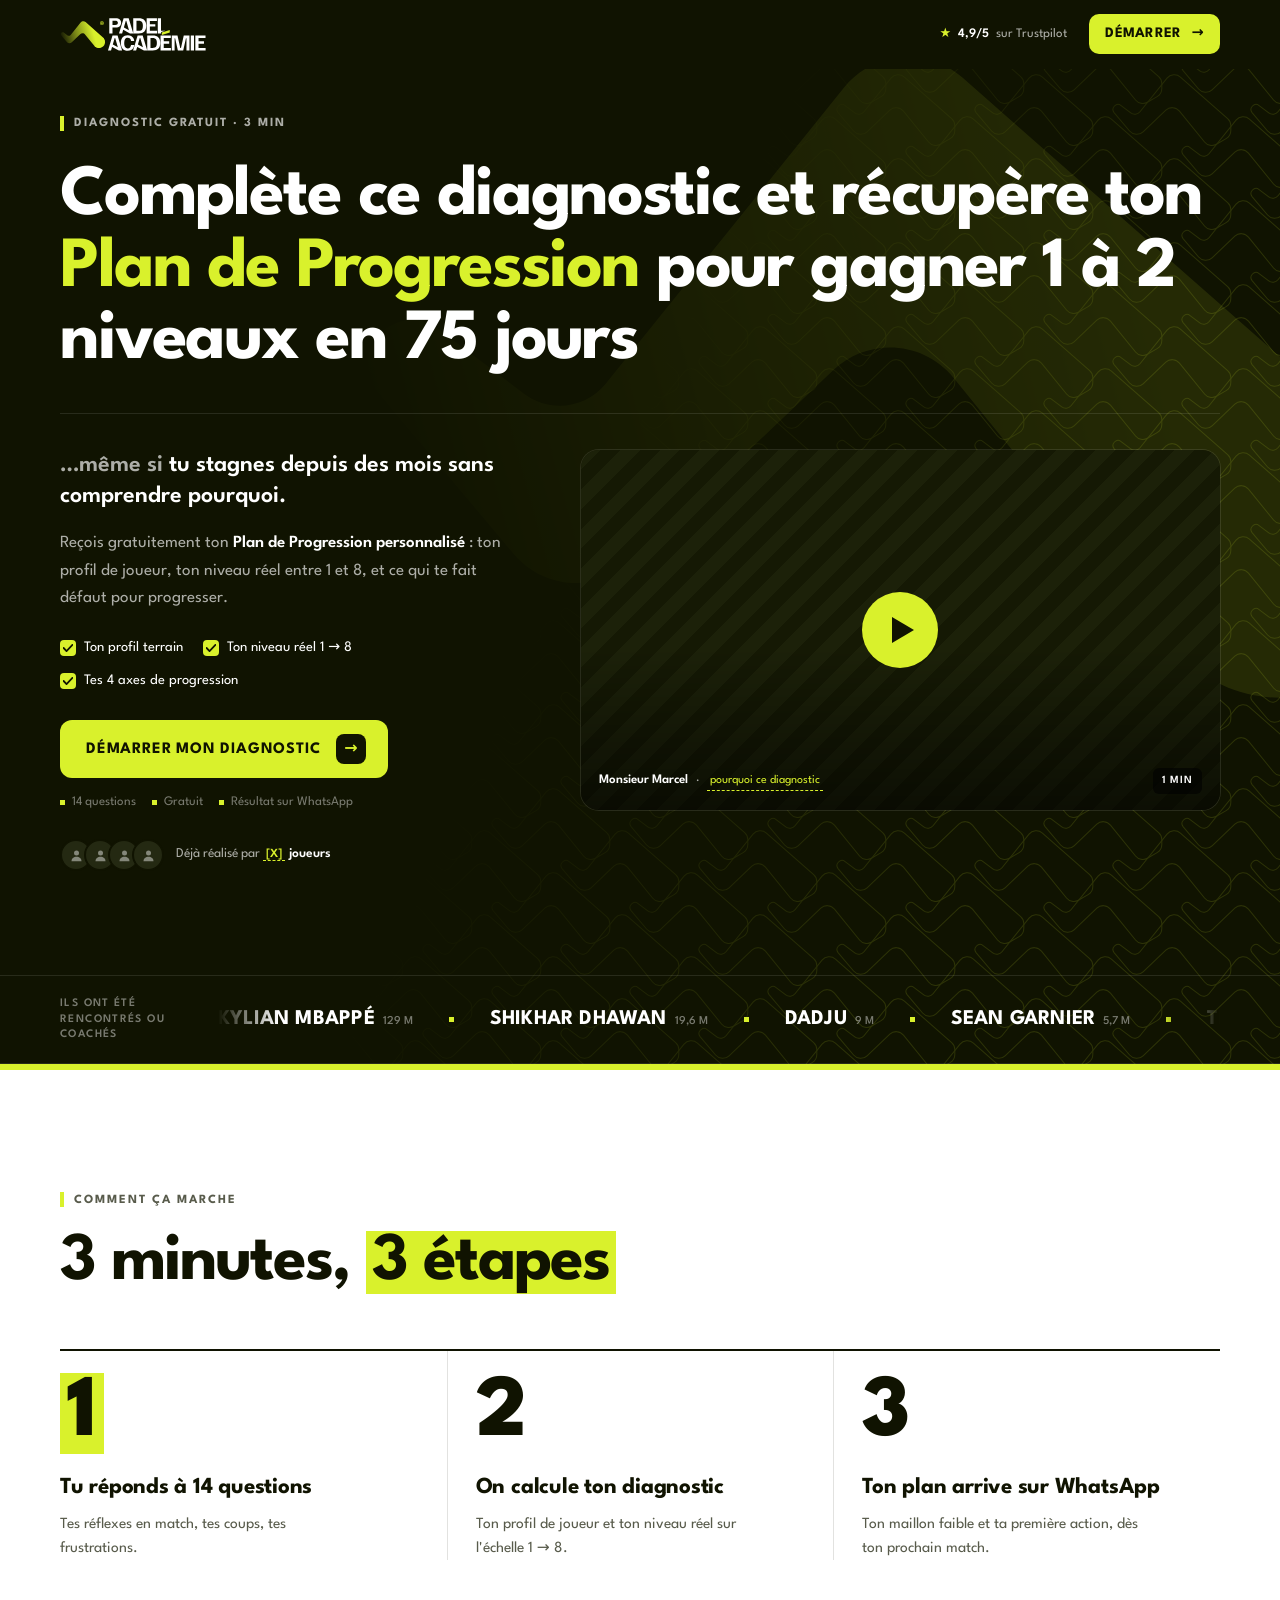
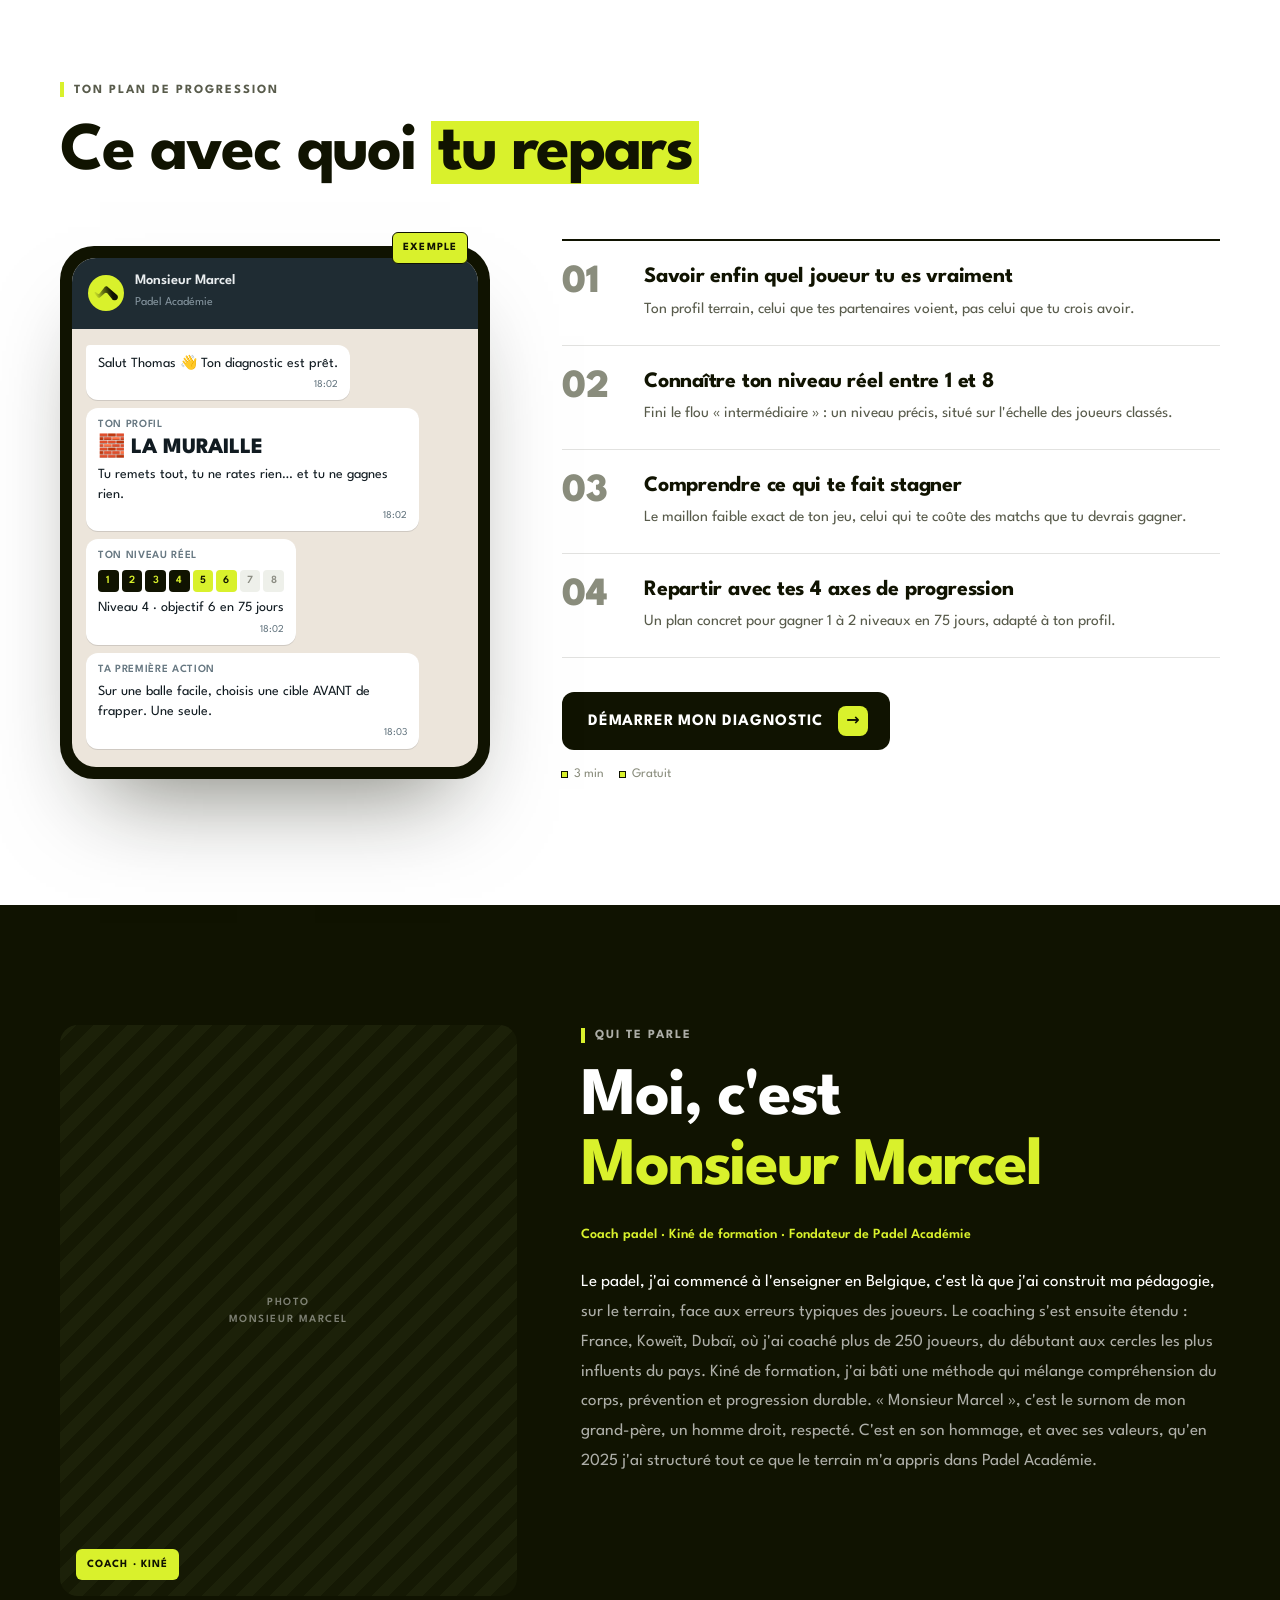
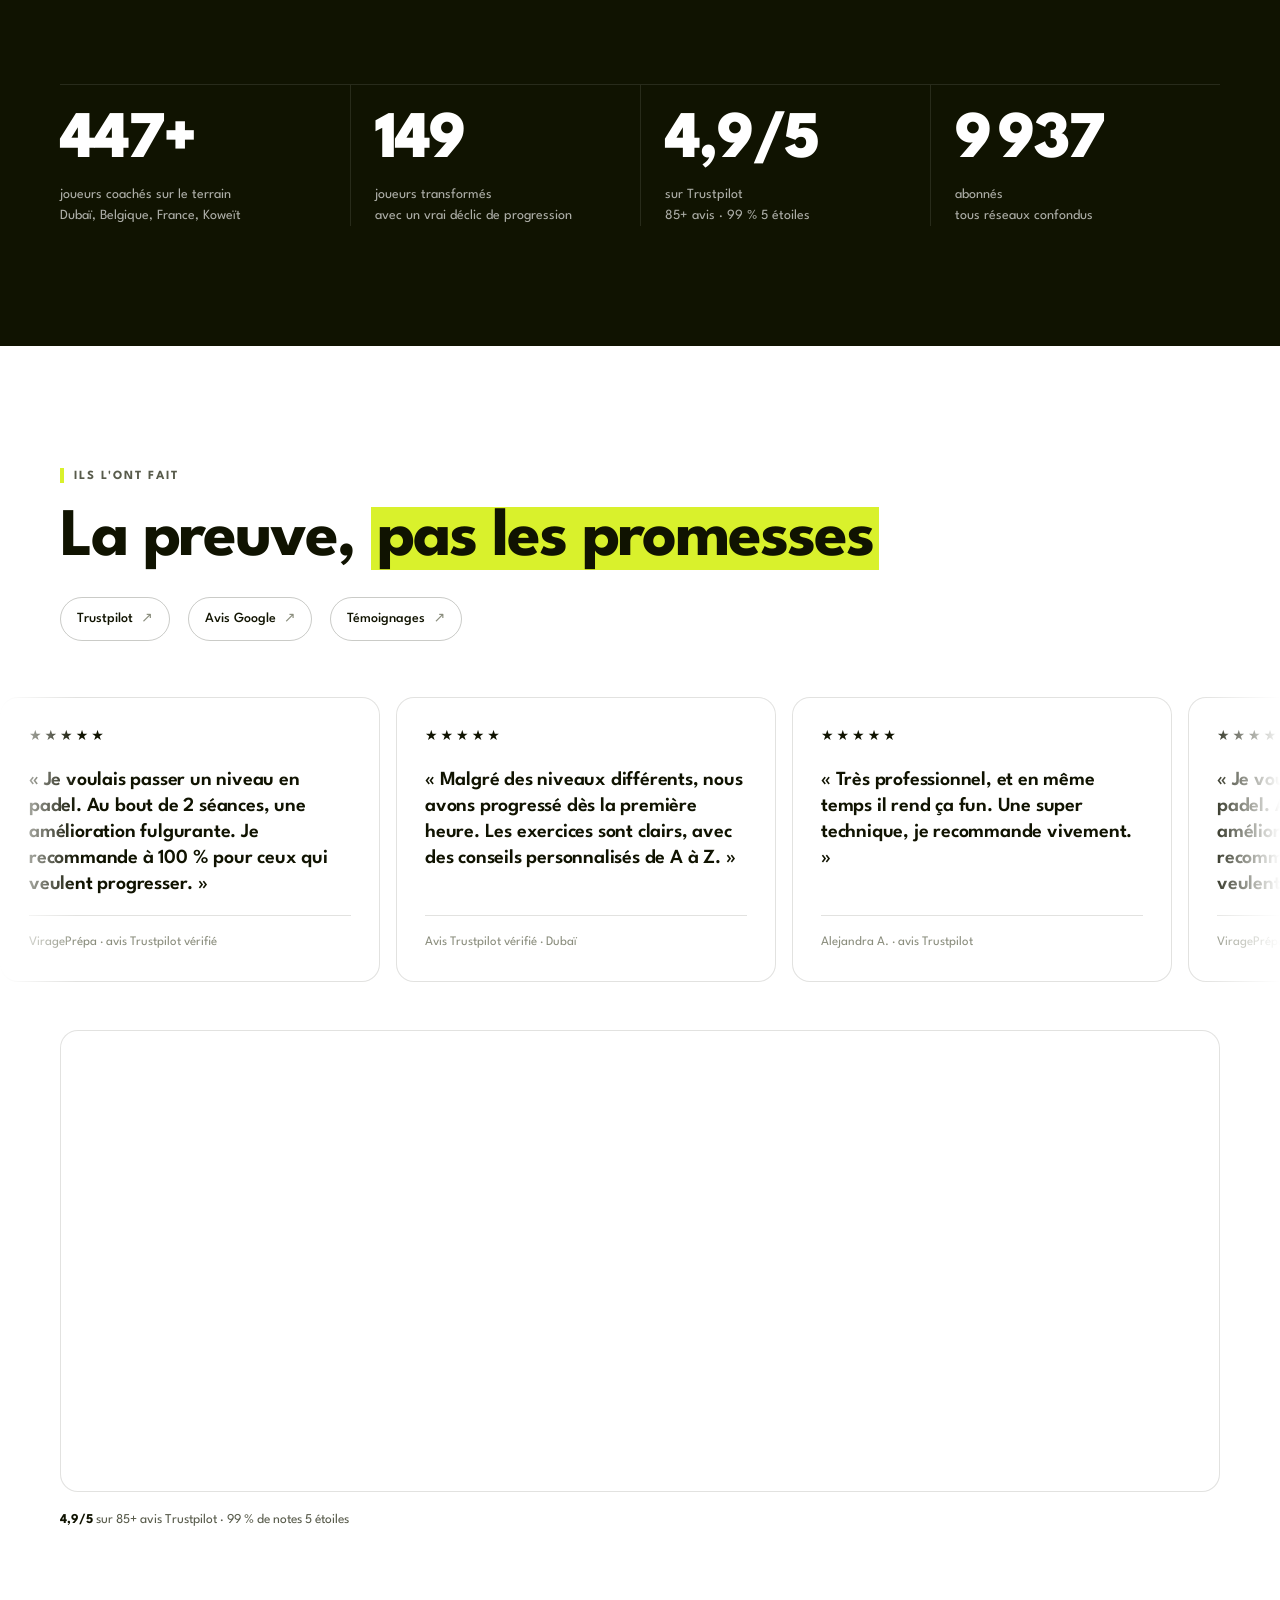
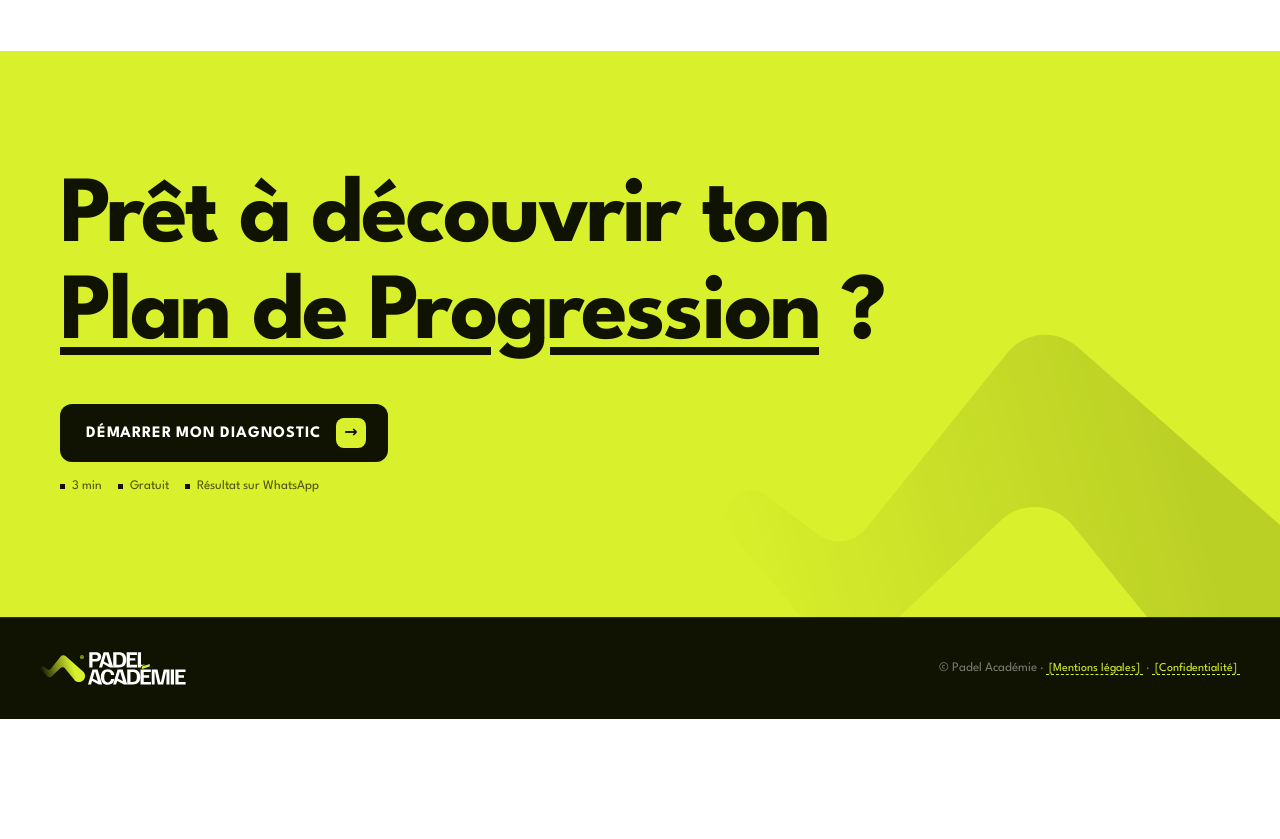
==== index.html @ 10a59886 "feat(funnel): charte du brandbook V2 sur la landing, le quiz et la page merci - logo officiel en vec" ====
<!DOCTYPE html>
<!-- ⚠️ CHIFFRES À VÉRIFIER AVANT MISE EN LIGNE (retour Louis 29/07) :
     nombre d'avis · note Trustpilot · joueurs coachés (450+) · joueurs transformés (150) · abonnés (10 000) -->
<html lang="fr">
<head>
<meta charset="UTF-8">
<meta name="viewport" content="width=device-width, initial-scale=1.0, viewport-fit=cover">
<title>Gagne 1 à 2 niveaux en 75 jours : Padel Académie</title>
<meta name="description" content="Diagnostic gratuit en 3 min : ton profil de joueur, ton niveau réel entre 1 et 8, et ton Plan de Progression pour gagner 1 à 2 niveaux en 75 jours.">
<meta property="og:title" content="Gagne 1 à 2 niveaux en 75 jours : Padel Académie">
<meta property="og:description" content="Diagnostic gratuit en 3 min : ton profil, ton niveau réel 1→8, ton Plan de Progression.">
<meta property="og:type" content="website">
<meta property="og:url" content="https://quizz.padelacademie.fr/">
<meta property="og:image" content="https://quizz.padelacademie.fr/assets/og.png">
<meta property="og:image:width" content="1200">
<meta property="og:image:height" content="630">
<meta name="theme-color" content="#101301">
<link rel="icon" type="image/png" href="/assets/icon.png">
<link rel="apple-touch-icon" href="/assets/apple-touch-icon.png">
<link rel="preconnect" href="https://fonts.googleapis.com">
<link rel="preconnect" href="https://fonts.gstatic.com" crossorigin>
<link href="https://fonts.googleapis.com/css2?family=League+Spartan:wght@400;500;600;700;800&display=swap" rel="stylesheet">
<link rel="stylesheet" href="/assets/funnel.css">
<script>document.documentElement.classList.add('js')</script>
</head>
<body>
<svg width="0" height="0" style="position:absolute" aria-hidden="true">
  <defs>
    <linearGradient id="pa-g" gradientUnits="userSpaceOnUse" x1="300" y1="560" x2="590" y2="480"><stop offset="0" stop-color="#D9F12C" stop-opacity="0"/><stop offset=".5" stop-color="#D9F12C" stop-opacity=".55"/><stop offset="1" stop-color="#D9F12C"/></linearGradient>
    <linearGradient id="pa-gi" gradientUnits="userSpaceOnUse" x1="300" y1="560" x2="590" y2="480"><stop offset="0" stop-color="#101301" stop-opacity="0"/><stop offset=".5" stop-color="#101301" stop-opacity=".55"/><stop offset="1" stop-color="#101301"/></linearGradient>
    <path id="pa-body" d="M 308.59 545.37 L 360.30 606.75 C 371.80 620.39 392.42 621.54 405.36 609.25 L 481.12 537.29 C 494.22 524.84 515.16 526.20 526.55 540.25 L 610.17 643.39 C 619.73 655.18 636.43 658.32 649.61 650.80 L 682.11 632.26 C 691.78 626.74 697.75 616.46 697.75 605.33 L 697.75 588.43 C 697.75 579.51 693.91 571.03 687.22 565.15 L 529.74 426.71 C 516.49 415.06 496.19 416.81 485.13 430.56 L 395.07 542.44 C 387.51 551.83 373.86 553.51 364.25 546.24 L 332.03 521.87 C 316.49 510.12 296.80 529.87 308.59 545.37 Z"/>
    <path id="pa-cap" d="M 689.42 567.23 C 699.74 577.54 705.53 591.53 705.53 606.12 C 705.53 620.71 699.74 634.69 689.42 645.01 C 679.11 655.32 665.12 661.12 650.53 661.12 C 635.94 661.12 621.96 655.32 611.64 645.01 Z"/>
  </defs>
  <symbol id="pa-mark" viewBox="300 416 408 248"><use href="#pa-body" fill="url(#pa-g)"/><use href="#pa-cap" fill="#D9F12C"/></symbol>
  <symbol id="pa-mark-ink" viewBox="300 416 408 248"><use href="#pa-body" fill="url(#pa-gi)"/><use href="#pa-cap" fill="#101301"/></symbol>
  <symbol id="pa-logo" viewBox="300 390 1316 298"><use href="#pa-body" fill="url(#pa-g)"/><use href="#pa-cap" fill="#D9F12C"/><path fill="#D9F12C" d="M 677.25 453.56 C 673.92 453.56 670.96 452.81 668.37 451.30 C 665.82 449.80 663.79 447.77 662.28 445.22 C 660.78 442.62 660.03 439.66 660.03 436.34 C 660.03 433.01 660.78 430.05 662.28 427.46 C 663.79 424.86 665.82 422.83 668.37 421.37 C 670.96 419.87 673.92 419.12 677.25 419.12 C 680.58 419.12 683.54 419.87 686.13 421.37 C 688.73 422.87 690.76 424.92 692.21 427.52 C 693.72 430.07 694.47 433.01 694.47 436.34 C 694.47 439.66 693.72 442.62 692.21 445.22 C 690.71 447.77 688.66 449.80 686.07 451.30 C 683.51 452.81 680.58 453.56 677.25 453.56 Z M 677.25 449.25 C 681.21 449.25 684.31 448.09 686.54 445.77 C 688.82 443.44 689.96 440.30 689.96 436.34 C 689.96 432.37 688.82 429.23 686.54 426.91 C 684.31 424.58 681.21 423.42 677.25 423.42 C 673.29 423.42 670.17 424.58 667.89 426.91 C 665.66 429.23 664.54 432.37 664.54 436.34 C 664.54 440.30 665.66 443.44 667.89 445.77 C 670.17 448.09 673.29 449.25 677.25 449.25 Z M 670.07 444.54 L 670.07 428.14 L 679.10 428.14 C 681.19 428.14 682.74 428.57 683.74 429.44 C 684.75 430.30 685.25 431.49 685.25 432.99 C 685.25 433.99 684.97 434.88 684.42 435.66 C 683.92 436.43 683.15 437.00 682.10 437.36 L 685.72 444.19 L 685.72 444.54 L 680.46 444.54 L 677.18 438.18 L 675.07 438.18 L 675.07 444.54 Z M 675.07 434.76 L 677.73 434.76 C 678.32 434.76 678.84 434.67 679.30 434.49 C 679.76 434.26 679.98 433.81 679.98 433.12 C 679.98 432.40 679.76 431.92 679.30 431.69 C 678.84 431.46 678.32 431.35 677.73 431.35 L 675.07 431.35 Z"/><path fill="currentColor" d="M 743.84 528.85 L 743.84 393 L 800.62 393 C 818.03 393 830.75 396.71 838.76 404.14 C 846.77 411.46 850.78 421.33 850.78 433.75 C 850.78 446.17 846.77 456.10 838.76 463.53 C 830.86 470.96 818.15 474.68 800.62 474.68 L 772.75 474.68 L 772.75 528.85 Z M 772.75 452.73 L 796.26 452.73 C 804.16 452.73 810.31 451.40 814.73 448.73 C 819.25 445.94 821.52 441.01 821.52 433.92 C 821.52 426.96 819.25 422.08 814.73 419.30 C 810.31 416.39 804.16 414.94 796.26 414.94 L 772.75 414.94 Z M 832.27 528.85 L 832.27 527.80 L 873.20 393 L 919.01 393 L 960.11 527.80 L 960.11 528.85 L 930.16 528.85 L 897.24 415.64 L 893.06 415.64 L 859.79 528.85 Z M 866.24 494.88 L 872.33 472.94 L 921.91 500.5 L 930.16 528.85 Z M 960.11 528.85 L 960.11 393 L 1008.53 393 C 1032.68 393 1050.21 398.98 1061.13 410.93 C 1072.04 422.78 1077.50 439.44 1077.50 460.92 C 1077.50 482.40 1072.04 499.12 1061.13 511.08 C 1050.21 522.92 1032.68 528.85 1008.53 528.85 Z M 989.37 506.20 L 1006.79 506.20 C 1015.73 506.20 1023.16 504.87 1029.08 502.20 C 1035.12 499.41 1039.65 494.76 1042.67 488.26 C 1045.69 481.65 1047.19 472.53 1047.19 460.92 C 1047.19 449.31 1045.69 440.25 1042.67 433.75 C 1039.65 427.13 1035.12 422.49 1029.08 419.82 C 1023.16 417.03 1015.73 415.64 1006.79 415.64 L 989.37 415.64 Z M 1081.41 528.85 L 1081.41 393 L 1174.07 393 L 1174.07 415.98 L 1110.33 415.98 L 1110.33 445.94 L 1159.44 445.94 L 1159.44 467.19 L 1110.33 467.19 L 1110.33 505.85 L 1175.12 505.85 L 1175.12 528.85 Z M 1181.69 528.85 L 1181.69 393 L 1210.95 393 L 1210.95 505.85 L 1250.5 505.85 L 1212 516.5 L 1212 528.85 Z M 732 683.85 L 732 682.80 L 772.92 548 L 818.73 548 L 859.83 682.80 L 859.83 683.85 L 829.88 683.85 L 796.96 570.64 L 792.78 570.64 L 759.51 683.85 Z M 765.96 649.88 L 772.05 627.94 L 821.34 654.5 L 829.88 683.85 Z M 910.53 686.46 C 890.79 686.46 875.46 680.25 864.55 667.82 C 853.75 655.40 848.35 638.10 848.35 615.92 C 848.35 593.98 853.69 576.73 864.37 564.19 C 875.06 551.65 890.39 545.38 910.35 545.38 C 922.32 545.38 932.53 547.65 941.01 552.17 C 949.48 556.59 956.10 562.74 960.86 570.64 C 965.62 578.53 968.41 587.59 969.23 597.81 L 940.14 597.81 C 939.21 588.28 936.13 580.85 930.91 575.51 C 925.68 570.06 918.89 567.33 910.53 567.33 C 899.96 567.33 892.01 571.57 886.67 580.04 C 881.33 588.52 878.66 600.53 878.66 616.09 C 878.66 632.23 881.39 644.37 886.84 652.5 C 892.42 660.51 900.25 664.51 910.35 664.51 C 919.07 664.51 925.97 661.73 931.08 656.15 C 936.31 650.58 939.32 643.21 940.14 634.03 L 969.23 634.03 C 968.41 644.25 965.62 653.31 960.86 661.20 C 956.10 669.10 949.48 675.31 941.01 679.84 C 932.65 684.25 922.49 686.46 910.53 686.46 Z M 958.68 683.85 L 958.68 682.80 L 999.61 548 L 1045.41 548 L 1086.52 682.80 L 1086.52 683.85 L 1056.56 683.85 L 1023.64 570.64 L 1019.46 570.64 L 986.20 683.85 Z M 992.64 649.88 L 998.74 627.94 L 1048.03 654.5 L 1056.56 683.85 Z M 1086.52 683.85 L 1086.52 548 L 1134.94 548 C 1159.08 548 1176.62 553.98 1187.53 565.93 C 1198.45 577.78 1203.91 594.44 1203.91 615.92 C 1203.91 637.40 1198.45 654.12 1187.53 666.08 C 1176.62 677.92 1159.08 683.85 1134.94 683.85 Z M 1115.78 661.20 L 1133.19 661.20 C 1142.14 661.20 1149.57 659.87 1155.49 657.20 C 1161.53 654.41 1166.05 649.76 1169.07 643.26 C 1172.09 636.65 1173.60 627.53 1173.60 615.92 C 1173.60 604.31 1172.09 595.25 1169.07 588.75 C 1166.05 582.13 1161.53 577.49 1155.49 574.82 C 1149.57 572.03 1142.14 570.64 1133.19 570.64 L 1115.78 570.64 Z M 1206.77 683.85 L 1206.77 548 L 1299.43 548 L 1299.43 570.98 L 1235.69 570.98 L 1235.69 600.94 L 1284.80 600.94 L 1284.80 622.19 L 1235.69 622.19 L 1235.69 660.85 L 1300.48 660.85 L 1300.48 683.85 Z M 1308.10 683.85 L 1308.10 548 L 1359.65 548 L 1384.91 660.85 L 1391.17 660.85 L 1416.43 548 L 1467.98 548 L 1467.98 683.85 L 1440.81 683.85 L 1440.81 572.03 L 1436.28 572.03 L 1411.55 683.85 L 1363.14 683.85 L 1338.40 572.03 L 1333.87 572.03 L 1333.87 683.85 Z M 1479.81 683.85 L 1479.81 548 L 1509.07 548 L 1509.07 683.85 Z M 1520.90 683.85 L 1520.90 548 L 1613.56 548 L 1613.56 570.98 L 1549.82 570.98 L 1549.82 600.94 L 1598.93 600.94 L 1598.93 622.19 L 1549.82 622.19 L 1549.82 660.85 L 1614.60 660.85 L 1614.60 683.85 Z"/><path fill="#D9F12C" d="M 1218.5 520.41 L 1290 499 L 1290 522 L 1218.5 543.41 Z"/></symbol>
  <symbol id="play" viewBox="0 0 22 26"><path d="M0 0 L22 13 L0 26 Z" fill="#101301"/></symbol>
  <symbol id="check" viewBox="0 0 34 26"><path d="M2 13 L12 23 L32 3" stroke="#101301" stroke-width="5" stroke-linecap="round" stroke-linejoin="round" fill="none"/></symbol>
</svg>

<!-- ================================================================ LANDING -->
<div id="landing" class="lp">

  <header class="hdr dark" id="hdr"><div class="in">
    <a class="logo" href="/" aria-label="Padel Académie"><svg viewBox="0 0 1316 298"><use href="#pa-logo"/></svg></a>
    <div class="hr">
      <div class="trust"><span class="star">★</span> <b>4,9/5</b> <span class="t-hide">sur Trustpilot</span></div>
      <button class="hcta" type="button" onclick="go()">Démarrer <span aria-hidden="true">→</span></button>
    </div>
  </div></header>

  <div class="dark brand">
    <div class="trame" aria-hidden="true"></div>
    <svg class="bigmark" viewBox="0 0 408 248" aria-hidden="true"><use href="#pa-mark"/></svg>
    <div class="hero ctn">
      <div class="top up"><div class="eyebrow">Diagnostic gratuit · 3 min</div></div>
      <h1 class="display up" style="--d:.05s">Complète ce diagnostic et récupère ton <em>Plan de Progression</em> pour gagner 1 à 2 niveaux en 75 jours</h1>

      <div class="row">
        <div class="copy2 up" style="--d:.12s">
          <p class="memesi">…même si <em>tu stagnes depuis des mois sans comprendre pourquoi.</em></p>
          <p class="lead">Reçois gratuitement ton <b>Plan de Progression personnalisé</b> : ton profil de joueur, ton niveau réel entre 1 et 8, et ce qui te fait défaut pour progresser.</p>
          <div class="chips">
            <span class="chip">Ton profil terrain</span>
            <span class="chip">Ton niveau réel 1 → 8</span>
            <span class="chip">Tes 4 axes de progression</span>
          </div>
          <button class="btn" id="cta-hero" onclick="go()">Démarrer mon diagnostic <span class="arr">→</span></button>
          <div class="micro"><span>14 questions</span><span>Gratuit</span><span>Résultat sur WhatsApp</span></div>
          <div class="avatars">
            <div class="stack"><i><svg viewBox="0 0 24 24" fill="currentColor"><circle cx="12" cy="8" r="4"/><path d="M4 21c0-4.4 3.6-7 8-7s8 2.6 8 7z"/></svg></i><i><svg viewBox="0 0 24 24" fill="currentColor"><circle cx="12" cy="8" r="4"/><path d="M4 21c0-4.4 3.6-7 8-7s8 2.6 8 7z"/></svg></i><i><svg viewBox="0 0 24 24" fill="currentColor"><circle cx="12" cy="8" r="4"/><path d="M4 21c0-4.4 3.6-7 8-7s8 2.6 8 7z"/></svg></i><i><svg viewBox="0 0 24 24" fill="currentColor"><circle cx="12" cy="8" r="4"/><path d="M4 21c0-4.4 3.6-7 8-7s8 2.6 8 7z"/></svg></i></div>
          <p>Déjà réalisé par <b><span class="ph">[X]</span> joueurs</b></p>
          </div>
        </div>
        <div class="media up" style="--d:.18s">
          <!-- [VIDÉO 1 MIN DE LOUIS : remplacer ce bloc par l'embed] -->
          <div class="video" role="button" aria-label="Vidéo de Monsieur Marcel">
            <div class="play"><svg width="22" height="26"><use href="#play"/></svg></div>
            <div class="cap"><b>Monsieur Marcel</b> · <span class="ph">pourquoi ce diagnostic</span><span class="dur">1 MIN</span></div>
          </div>
        </div>
      </div>
    </div>

    <!-- ======== ILS ONT ÉTÉ RENCONTRÉS OU COACHÉS ======== -->
    <div class="strip"><div class="ctn in">
      <div class="lbl">Ils ont été rencontrés ou coachés</div>
      <div class="marquee"><div class="names" id="names">
        <span class="nm">Kylian Mbappé<b>129 M</b></span><i class="sep"></i><span class="nm">Shikhar Dhawan<b>19,6 M</b></span><i class="sep"></i><span class="nm">Dadju<b>9 M</b></span><i class="sep"></i><span class="nm">Sean Garnier<b>5,7 M</b></span><i class="sep"></i><span class="nm">Théo Hernandez<b>4,7 M</b></span><i class="sep"></i><span class="nm">Matt Pokora<b>3,9 M</b></span><i class="sep"></i><span class="nm">Benjamin Samat<b>2,3 M</b></span><i class="sep"></i><span class="nm">Lucas Hernandez<b>2,2 M</b></span><i class="sep"></i><span class="nm">Ryan Babel<b>2,1 M</b></span><i class="sep"></i><span class="nm">Taylor Chiche<b>1,4 M</b></span><i class="sep"></i><span class="nm">Hugo Philipp<b>1,1 M</b></span><i class="sep"></i><span class="nm">Didier Deschamps</span><i class="sep"></i><span class="nm">Théo Soggiu<b>493 K</b></span><i class="sep"></i><span class="nm">Yohan Viral<b>374 K</b></span><i class="sep"></i><span class="nm">Alec Henry<b>170 K</b></span><i class="sep"></i><span class="nm">Mike Yanguas<b>141 K</b></span><i class="sep"></i><span class="nm">Lucas Bergamini<b>59 K</b></span><i class="sep"></i><span class="nm">Thibaut Pitolin<b>52,5 K</b></span><i class="sep"></i>
    
      </div></div>
    </div></div>
  </div>

  <!-- ======== COMMENT ÇA MARCHE ======== -->
  <section class="band">
    <div class="ctn">
      <div class="sec-head" data-r><div class="eyebrow">Comment ça marche</div><h2 class="display">3 minutes, <em>3 étapes</em></h2></div>
      <div class="steps">
        <div class="step" data-r><div class="n"><i>1</i></div><b>Tu réponds à 14 questions</b><span>Tes réflexes en match, tes coups, tes frustrations.</span></div>
        <div class="step" data-r style="--d:.08s"><div class="n">2</div><b>On calcule ton diagnostic</b><span>Ton profil de joueur et ton niveau réel sur l'échelle 1 → 8.</span></div>
        <div class="step" data-r style="--d:.16s"><div class="n">3</div><b>Ton plan arrive sur WhatsApp</b><span>Ton maillon faible et ta première action, dès ton prochain match.</span></div>
      </div>
    </div>
  </section>

  <!-- ======== LE PLAN NOMMÉ ======== -->
  <section class="band" style="padding-top:0">
    <div class="ctn">
      <div class="sec-head" data-r><div class="eyebrow">Ton Plan de Progression</div><h2 class="display">Ce avec quoi <em>tu repars</em></h2></div>
      <div class="plan-grid">
        <!-- Maquette du message reçu : textes repris du moteur (PR.muraille, niveau 4 Competitor) -->
        <div class="phone" data-r aria-hidden="true">
          <span class="ex">Exemple</span>
          <div class="scr">
            <div class="bar"><span class="av"><svg viewBox="0 0 408 248"><use href="#pa-mark-ink"/></svg></span><div><b>Monsieur Marcel</b><small>Padel Académie</small></div></div>
            <div class="chat">
              <div class="msg">Salut Thomas 👋 Ton diagnostic est prêt.<span class="t">18:02</span></div>
              <div class="msg"><span class="k">Ton profil</span><span class="big">🧱 La Muraille</span>Tu remets tout, tu ne rates rien… et tu ne gagnes rien.<span class="t">18:02</span></div>
              <div class="msg"><span class="k">Ton niveau réel</span><div class="lv8"><i class="on">1</i><i class="on">2</i><i class="on">3</i><i class="on">4</i><i class="tg">5</i><i class="tg">6</i><i>7</i><i>8</i></div>Niveau 4 · objectif 6 en 75 jours<span class="t">18:02</span></div>
              <div class="msg"><span class="k">Ta première action</span>Sur une balle facile, choisis une cible AVANT de frapper. Une seule.<span class="t">18:03</span></div>
            </div>
          </div>
        </div>
        <div>
          <ol class="plan">
            <li class="pl" data-r><div class="n">01</div><div><b>Savoir enfin quel joueur tu es vraiment</b><span>Ton profil terrain, celui que tes partenaires voient, pas celui que tu crois avoir.</span></div></li>
            <li class="pl" data-r style="--d:.06s"><div class="n">02</div><div><b>Connaître ton niveau réel entre 1 et 8</b><span>Fini le flou « intermédiaire » : un niveau précis, situé sur l'échelle des joueurs classés.</span></div></li>
            <li class="pl" data-r style="--d:.12s"><div class="n">03</div><div><b>Comprendre ce qui te fait stagner</b><span>Le maillon faible exact de ton jeu, celui qui te coûte des matchs que tu devrais gagner.</span></div></li>
            <li class="pl" data-r style="--d:.18s"><div class="n">04</div><div><b>Repartir avec tes 4 axes de progression</b><span>Un plan concret pour gagner 1 à 2 niveaux en 75 jours, adapté à ton profil.</span></div></li>
          </ol>
          <div class="plan-cta" data-r>
            <button class="btn" onclick="go()">Démarrer mon diagnostic <span class="arr">→</span></button>
            <div class="micro"><span>3 min</span><span>Gratuit</span></div>
          </div>
        </div>
      </div>
    </div>
  </section>

  <!-- ======== BIO + STATS ======== -->
  <section class="band dark">
    <div class="ctn">
      <div class="bio">
        <div class="portrait" data-r><div class="slot">Photo<br>Monsieur Marcel</div><span class="tag">Coach · Kiné</span></div>
        <div data-r style="--d:.08s">
          <div class="eyebrow" style="margin-bottom:18px">Qui te parle</div>
          <h2 class="display">Moi, c'est <em>Monsieur Marcel</em></h2>
          <div class="role">Coach padel · Kiné de formation · Fondateur de Padel Académie</div>
          <p>Le padel, j'ai commencé à l'enseigner en Belgique, c'est là que j'ai construit ma pédagogie, sur le terrain, face aux erreurs typiques des joueurs. Le coaching s'est ensuite étendu : France, Koweït, Dubaï, où j'ai coaché plus de 250 joueurs, du débutant aux cercles les plus influents du pays. Kiné de formation, j'ai bâti une méthode qui mélange compréhension du corps, prévention et progression durable. « Monsieur Marcel », c'est le surnom de mon grand-père, un homme droit, respecté. C'est en son hommage, et avec ses valeurs, qu'en 2025 j'ai structuré tout ce que le terrain m'a appris dans Padel Académie.</p>
        </div>
      </div>
      <div class="stats">
        <div class="stat" data-r><div class="n" data-count="450" data-suf="+">450+</div><div class="l">joueurs coachés sur le terrain<br>Dubaï, Belgique, France, Koweït</div></div>
        <div class="stat" data-r style="--d:.06s"><div class="n" data-count="150">150</div><div class="l">joueurs transformés<br>avec un vrai déclic de progression</div></div>
        <div class="stat" data-r style="--d:.12s"><div class="n" data-count="4.9" data-dec="1" data-suf="/5">4,9/5</div><div class="l">sur Trustpilot<br>85+ avis · 99 % 5 étoiles</div></div>
        <div class="stat" data-r style="--d:.18s"><div class="n" data-count="10000">10 000</div><div class="l">abonnés<br>tous réseaux confondus</div></div>
      </div>
    </div>
  </section>

  <!-- ======== PREUVE SOCIALE ======== -->
  <section class="band">
    <div class="ctn">
      <div class="sec-head" data-r><div class="eyebrow">Ils l'ont fait</div><h2 class="display">La preuve, <em>pas les promesses</em></h2>
        <div class="chips proof-links">
          <a class="chip link" href="https://www.trustpilot.com/review/padeltherapy.systeme.io" target="_blank" rel="noopener">Trustpilot</a>
          <a class="chip link" href="https://maps.app.goo.gl/CaS4HRpNN4U9w8Nj6" target="_blank" rel="noopener">Avis Google</a>
          <a class="chip link" href="https://senja.io/p/padel/eNr041E" target="_blank" rel="noopener">Témoignages</a>
        </div>
      </div>
    </div>
    <div class="marquee rvs" aria-label="Avis clients Trustpilot" data-r>
      <div class="piste">
      <div class="rv"><div class="stars">★★★★★</div><p>« Je voulais passer un niveau en padel. Au bout de 2 séances, une amélioration fulgurante. Je recommande à 100 % pour ceux qui veulent progresser. »</p><div class="a">ViragePrépa · avis Trustpilot vérifié</div></div>
      <div class="rv"><div class="stars">★★★★★</div><p>« Malgré des niveaux différents, nous avons progressé dès la première heure. Les exercices sont clairs, avec des conseils personnalisés de A à Z. »</p><div class="a">Avis Trustpilot vérifié · Dubaï</div></div>
      <div class="rv"><div class="stars">★★★★★</div><p>« Très professionnel, et en même temps il rend ça fun. Une super technique, je recommande vivement. »</p><div class="a">Alejandra A. · avis Trustpilot</div></div>
      <div class="rv"><div class="stars">★★★★★</div><p>« Je voulais passer un niveau en padel. Au bout de 2 séances, une amélioration fulgurante. Je recommande à 100 % pour ceux qui veulent progresser. »</p><div class="a">ViragePrépa · avis Trustpilot vérifié</div></div>
      <div class="rv"><div class="stars">★★★★★</div><p>« Malgré des niveaux différents, nous avons progressé dès la première heure. Les exercices sont clairs, avec des conseils personnalisés de A à Z. »</p><div class="a">Avis Trustpilot vérifié · Dubaï</div></div>
      <div class="rv"><div class="stars">★★★★★</div><p>« Très professionnel, et en même temps il rend ça fun. Une super technique, je recommande vivement. »</p><div class="a">Alejandra A. · avis Trustpilot</div></div>
    </div>
  </div>
    <div class="ctn">
      <!-- Pour un rendu 100 % propre : widget Senja « Vidéos uniquement » à coller à la place de l'iframe. -->
      <div class="senja" data-r>
        <iframe src="https://senja.io/p/padel/eNr041E?hideNavigation=on&embed=on" title="Témoignages vidéo Padel Académie" loading="lazy" allow="autoplay; fullscreen"></iframe>
      </div>
      <div class="note-globale"><b>4,9/5</b> sur 85+ avis Trustpilot · 99 % de notes 5 étoiles</div>
    </div>
  </section>

  <!-- ======== FINAL ======== -->
  <section class="final">
    <svg class="mark" viewBox="0 0 408 248" aria-hidden="true"><use href="#pa-mark-ink"/></svg>
    <div class="ctn">
      <h2 class="display" data-r>Prêt à découvrir ton <em>Plan de Progression</em> ?</h2>
      <div data-r style="--d:.08s">
        <button class="btn" onclick="go()">Démarrer mon diagnostic <span class="arr">→</span></button>
        <div class="micro"><span>3 min</span><span>Gratuit</span><span>Résultat sur WhatsApp</span></div>
      </div>
    </div>
  </section>

  <footer class="dark"><div class="in">
    <a class="logo" href="/" aria-label="Padel Académie"><svg viewBox="0 0 1316 298"><use href="#pa-logo"/></svg></a>
    <div>© Padel Académie · <span class="ph">[Mentions légales]</span> · <span class="ph">[Confidentialité]</span></div>
  </div></footer>
</div>

<div class="wrap">

<!-- ================================================================ QUIZ -->
<div id="quiz" class="hidden">
  <div class="qhead">
    <button class="qback" id="qback" onclick="back()" aria-label="Question précédente" disabled><svg width="16" height="16" viewBox="0 0 16 16" fill="none"><path d="M10 3 L5 8 L10 13" stroke="currentColor" stroke-width="2" stroke-linecap="round" stroke-linejoin="round"/></svg></button>
    <div class="qprog">
      <div class="meta"><span class="lbl" id="pl">Diagnostic</span><span class="num" id="pn"></span></div>
      <div class="bar"><div class="fill" id="pf" style="width:4%"></div></div>
    </div>
    <svg viewBox="0 0 408 248" aria-hidden="true"><use href="#pa-mark-ink"/></svg>
  </div>
  <div id="qb" class="qcard"></div>
  <button class="btn full btnn" id="bn" onclick="nxt()">Continuer <span class="arr">→</span></button>
  <p class="kbd" id="kbd">Astuce : réponds au clavier avec <kbd>A</kbd><kbd>B</kbd><kbd>C</kbd><kbd>D</kbd></p>
</div>

<!-- ================================================================ ANALYSE -->
<div id="loader" class="hidden loader up">
  <div class="ring"><svg viewBox="0 0 24 24"><circle cx="12" cy="12" r="10" fill="none" stroke="rgba(217,241,44,.18)" stroke-width="2"/><path d="M12 2a10 10 0 0 1 10 10" fill="none" stroke="#D9F12C" stroke-width="2" stroke-linecap="round"/></svg></div>
  <div class="qcat">Analyse en cours</div>
  <h2 class="display">On calcule ton <em>diagnostic</em></h2>
  <ul class="checks"><li>Profil de joueur identifié</li><li>Niveau réel calculé</li><li>Maillon faible repéré</li></ul>
</div>

<!-- ================================================================ OPTIN -->
<div id="optin" class="hidden optin up">
  <div class="center"><div class="qcat">Dernière étape</div></div>
  <h2 class="display center">Ton Plan de Progression arrive sur <em>WhatsApp</em> dans 2 minutes.</h2>
  <p class="lead center">Ton profil de joueur, ton niveau réel entre 1 et 8, et ton plan pour gagner 1 à 2 niveaux en 75 jours. Dis-nous où l'envoyer :</p>
  <div class="ready"><span>✓ Profil identifié</span><span>✓ Niveau calculé</span><span>✓ Maillon faible repéré</span></div>
  <div class="form">
  <input id="f-web" name="website" tabindex="-1" autocomplete="off" aria-hidden="true" style="position:absolute;left:-9999px;opacity:0">
  <div class="field"><label for="f-prenom">Ton prénom</label><div class="in"><input id="f-prenom" autocomplete="given-name" placeholder="Prénom"><svg width="18" height="18" viewBox="0 0 24 24" fill="none" stroke="currentColor" stroke-width="2" stroke-linecap="round"><circle cx="12" cy="8" r="4"/><path d="M4 21c0-4 3.6-7 8-7s8 3 8 7"/></svg></div></div>
  <div class="field"><label for="f-email">Ton email</label><div class="in"><input id="f-email" type="email" autocomplete="email" placeholder="toi@email.com" inputmode="email"><svg width="18" height="18" viewBox="0 0 24 24" fill="none" stroke="currentColor" stroke-width="2" stroke-linecap="round"><rect x="3" y="5" width="18" height="14" rx="3"/><path d="M3 8l9 6 9-6"/></svg></div></div>
  <div class="field"><label for="f-wa">Ton numéro WhatsApp</label><div class="in"><input id="f-wa" type="tel" autocomplete="tel" placeholder="+33 6 …" inputmode="tel"><svg width="18" height="18" viewBox="0 0 24 24" fill="none" stroke="currentColor" stroke-width="2" stroke-linecap="round" stroke-linejoin="round"><path d="M21 12a9 9 0 0 1-13.4 7.8L3 21l1.3-4.5A9 9 0 1 1 21 12z"/><path d="M9 10a1 1 0 0 0 0 1 6 6 0 0 0 4 4 1 1 0 0 0 1 0l1-1-2-1-1 1a4 4 0 0 1-2-2l1-1-1-2z" fill="currentColor" stroke="none"/></svg></div></div>
  <label class="consent"><input type="checkbox" id="f-rgpd"><span>J'accepte de recevoir mon Plan de Progression et les conseils de Padel Académie sur WhatsApp et par email. Désinscription en un message.</span></label>
  <p class="oerr" id="f-err"></p>
  <button class="btn full" id="f-btn" onclick="submitLead()">Recevoir mon Plan de Progression <span class="arr">→</span></button>
  <div class="lock">🔒 Tes infos restent chez nous. Zéro spam.</div>
  </div>
</div>

<!-- ================================================================ CONFIRMATION -->
<div id="confirm" class="hidden confirm">
  <div class="ok"><svg width="34" height="26"><use href="#check"/></svg></div>
  <h2 class="display">C'est bon<span id="c-prenom"></span>. <em>🎾</em></h2>
  <p class="lead">Surveille ton <b style="color:var(--lime)">WhatsApp</b> : Monsieur Marcel te prépare ton Plan de Progression.</p>
  <ul class="next">
    <li><span class="n">1</span><div><b>Dans 2 minutes</b>Ton profil de joueur et ton niveau réel arrivent sur WhatsApp.</div></li>
    <li><span class="n">2</span><div><b>Réponds au message</b>C'est là que ça devient concret : Monsieur Marcel te lit.</div></li>
    <li><span class="n">3</span><div><b>Ton prochain match</b>Tu auras déjà ta première action à tester sur le terrain.</div></li>
  </ul>
</div>

</div><!-- /wrap -->

<div class="sticky" id="sticky"><button class="btn" onclick="go()">Démarrer mon diagnostic <span class="arr">→</span></button></div>

<script>
/* Le lead part à /api/optin (fonction Vercel) qui pousse contact + champs + opportunité dans GHL. */
var OPTIN_URL = "/api/optin";

/* ==================================================
   LE PARCOURS, framework ECS, 16 blocs
   01 landing (au-dessus) · 02 engagement · 03 profilage (6 q scorées)
   04 tension · 05 motivation · 06 fourche · 07 réassurance
   08 douleurs (échelle) · 09 situation chiffrée (8 q niveau)
   10 objectif · 11 preuve · 12 projection · 13 qualification
   14 engagement final · 15 optin · 16 confirmation WhatsApp
   ================================================== */
var Qs=[
{id:'engagement',type:'single',cat:'Avant de commencer',
 q:"Si Monsieur Marcel te donne le plan exact pour gagner 1 à 2 niveaux, tu t'engages à l'appliquer sur le terrain ?",
 os:[{t:"Oui, je me lance 🎾"}]},

{id:'p1',type:'single',tp:'p',sec:'Ton profil de joueur',cat:'Profil — 1/6',q:"Tu reçois un smash dans le fond du court. Qu'est-ce qui se passe naturellement ?",os:[
{t:"Je cours et je remets coûte que coûte, même une balle molle au milieu",p:'muraille'},
{t:"Je contre-frappe le plus fort possible pour riposter",p:'brute'},
{t:"Je lève une balle douce au fond pour remettre en jeu sans risque",p:'pousseur'},
{t:"Je sprinte, je plonge si besoin, je veux sauver le point à tout prix",p:'pile'}]},
{id:'p2',type:'single',tp:'p',cat:'Profil — 2/6',q:"Ton équipe est menée 5-2. Quelle est ta réaction instinctive ?",os:[
{t:"Je reste calme, je remets tout, j'attends que ça tourne",p:'muraille'},
{t:"Je tape encore plus fort pour essayer d'inverser",p:'brute'},
{t:"Je joue encore plus safe, surtout pas faire de faute directe",p:'pousseur'},
{t:"Je cours sur tout, je booste l'équipe, j'essaie de tout récupérer",p:'pile'}]},
{id:'p3',type:'single',tp:'p',cat:'Profil — 3/6',q:"Une balle lente arrive au centre du terrain. Tu fais quoi naturellement ?",os:[
{t:"Je la renvoie calmement au centre, on verra ce qui se passe",p:'muraille'},
{t:"Je la frappe fort pour prendre l'initiative tout de suite",p:'brute'},
{t:"Je la pousse doucement dans le milieu adverse, pas de prise de risque",p:'pousseur'},
{t:"Je sprinte dessus et j'essaie quelque chose d'ambitieux",p:'pile'}]},
{id:'p4',type:'single',tp:'p',cat:'Profil — 4/6',q:"Tu fais une faute directe sur une balle facile. Ta réaction ?",os:[
{t:"Je décide de jouer encore plus safe sur la prochaine, zéro risque",p:'muraille'},
{t:"Je m'énerve et je frappe encore plus fort le point suivant",p:'brute'},
{t:"Je me rappelle de ne prendre aucun risque, rester régulier",p:'pousseur'},
{t:"Je cours encore plus sur les prochaines balles pour rattraper ça",p:'pile'}]},
{id:'p5',type:'single',tp:'p',cat:'Profil — 5/6',q:"Qu'est-ce que tes partenaires te reprochent le plus souvent ?",os:[
{t:"Que je joue trop passivement, je renvoie sans chercher à gagner le point",p:'muraille'},
{t:"Que je frappe trop fort et que je fais trop de fautes directes",p:'brute'},
{t:"Que je joue trop lentement, sans intention, que j'offre des balles faciles",p:'pousseur'},
{t:"Que je prends leurs balles ou que je cours partout sans organisation",p:'pile'}]},
{id:'p6',type:'single',tp:'p',cat:'Profil — 6/6',q:"Après un match perdu, qu'est-ce que tu te dis en rentrant ?",os:[
{t:"J'ai tout remis mais ils étaient meilleurs, je comprends pas trop pourquoi",p:'muraille'},
{t:"J'aurais dû frapper encore plus fort sur certaines balles, j'ai hésité",p:'brute'},
{t:"J'ai joué trop lentement et sans intention, ils ont eu le temps de construire",p:'pousseur'},
{t:"J'ai tout donné physiquement mais c'était pas suffisant, je comprends pas",p:'pile'}]},

{id:'tension',type:'statement',cat:'Le vrai problème',
 texte:"La plupart des joueurs stagnent au même niveau pendant des années.",
 sub:"Pas par manque de matchs. Pas par manque d'envie. <b>Par manque de méthode</b> : ils jouent, ils ne progressent pas. Jouer plus ne suffit pas, il faut savoir quoi corriger."},

{id:'motivation',type:'single',cat:'Ta motivation',
 q:"Qu'est-ce qui te pousse vraiment sur le terrain ?",
 os:[{t:"Gagner, je déteste perdre, surtout contre des joueurs que je devrais battre"},
     {t:"Prouver que je peux monter de catégorie"},
     {t:"Le plaisir de progresser, de sentir que mon jeu évolue"},
     {t:"Être un partenaire fiable, sur qui on peut compter"}]},

{id:'fourche',type:'fork',cat:'Ton parcours',
 q:"As-tu déjà pris des cours ou suivi un coaching padel ?",
 os:[{t:"Oui, j'ai déjà testé",goto:'reassure-oui'},
     {t:"Non, jamais",goto:'reassure-non'}]},

{id:'reassure-oui',type:'statement',cat:'On recolle',next:'d1',
 texte:"Et pourtant tu joues toujours au même niveau…",
 sub:"C'est normal : la plupart des cours corrigent des coups isolés. Personne ne corrige ton jeu en match, ton profil, tes réflexes, tes décisions. <b>C'est exactement ce qu'on est en train de faire là.</b>"},
{id:'reassure-non',type:'statement',cat:'On recolle',next:'d1',
 texte:"C'est normal : personne ne t'a jamais montré comment progresser.",
 sub:"Tout ce que tu as construit, tu l'as construit seul, match après match. C'est déjà énorme. <b>Imagine avec une méthode.</b>"},

{id:'d1',type:'scale',cat:'Sois honnête avec toi',
 q:"Note chaque phrase de 1 (jamais) à 5 (à chaque match) :",
 items:[
  {t:"Je perds contre des paires que je devrais battre"},
  {t:"Sur les points importants, je joue petit bras"},
  {t:"Je ne sais pas quoi travailler à l'entraînement"},
  {t:"Je reproduis les mêmes erreurs match après match"},
  {t:"J'ai l'impression de stagner malgré le temps que j'y mets"}]},

{id:'n1',type:'single',tp:'l',sec:'Ton niveau réel, ton point de départ',cat:'Niveau — 1/8',q:"Tu es capable de jouer un match complet en respectant les règles du padel ?",os:[
{t:"Non, je connais pas encore bien les règles, je ne saurais pas finir un match",v:0},
{t:"Oui mais j'ai besoin d'aide sur certaines règles (service, vitres, score…)",v:1},
{t:"Oui sans problème, je joue des matchs régulièrement",v:2},
{t:"Oui, et je comprends aussi la tactique au-delà des simples règles",v:3}]},
{id:'n2',type:'single',tp:'l',cat:'Niveau — 2/8',q:"Comment tu gères les vitres du fond en défense ?",os:[
{t:"Je les fuis, je sais pas encore comment gérer le rebond sur vitre",v:0},
{t:"Je comprends le principe mais je rate encore souvent le timing",v:1},
{t:"Je les joue correctement sur des balles normales, réussite environ 70 %",v:2},
{t:"Je les maîtrise et je sais en faire une arme offensive (bajada, double vitre…)",v:3}]},
{id:'n3',type:'single',tp:'l',cat:'Niveau — 3/8',q:"Tu connais et utilises la bandeja et la vibora en match ?",os:[
{t:"Non, je ne connais pas ces coups ou je ne sais pas les exécuter",v:0},
{t:"Je les connais mais je les intègre encore peu dans mon jeu",v:1},
{t:"Je les utilise en match mais elles manquent encore de précision",v:2},
{t:"Je les maîtrise et je les varie selon la situation (offensive, défensive, placée…)",v:3}]},
{id:'n4',type:'single',tp:'l',cat:'Niveau — 4/8',q:"Tu joues avec des intentions tactiques précises en match ?",os:[
{t:"Non, je joue surtout en réaction à ce qui vient",v:0},
{t:"Parfois, je comprends les bases (monter, lober) mais c'est pas automatique",v:1},
{t:"Oui, j'ai une tactique claire : je sais quand attaquer, défendre, ralentir",v:2},
{t:"Oui, et je peux adapter ma tactique selon l'adversaire et le contexte",v:3}]},
{id:'n5',type:'single',tp:'l',cat:'Niveau — 5/8',q:"Tu participes à des tournois officiels (P100, P250, P500…) ?",os:[
{t:"Non, je joue uniquement des matchs de loisir entre amis",v:0},
{t:"Oui quelques fois mais je sors au premier tour la plupart du temps",v:1},
{t:"Oui régulièrement, je passe parfois les premiers tours",v:2},
{t:"Oui, je gagne en P100/P250, je joue des P500 ou plus",v:3}]},
{id:'n6',type:'single',tp:'l',cat:'Niveau — 6/8',q:"Tu défends les balles difficiles : smashs sortants, double vitre ?",os:[
{t:"Non, ces situations je les perds systématiquement",v:0},
{t:"Je tente mais je réussis rarement",v:1},
{t:"Je défends les vitres simples correctement, les doubles vitres c'est encore difficile",v:2},
{t:"Je maîtrise vitres simples et doubles, y compris sous pression intense",v:3}]},
{id:'n7',type:'single',tp:'l',cat:'Niveau — 7/8',q:"Comment tu décrirais ton jeu offensif honnêtement ?",os:[
{t:"Je n'ai pas vraiment de jeu offensif, je mets juste la balle en jeu",v:0},
{t:"Je cherche le smash ou la volée haute mais sans vraiment construire le point avant",v:1},
{t:"Je construis des points avec intention : lob, montée, volée, finition",v:2},
{t:"Je varie les coups au-dessus de la tête (vibora, bandera, par 3/4) avec précision et intention",v:3}]},
{id:'n8',type:'single',tp:'l',cat:'Niveau — 8/8',q:"Comment tu te situes par rapport aux autres joueurs que tu croises ?",os:[
{t:"Je suis débutant, je découvre encore le padel",v:0},
{t:"Je suis intermédiaire, je joue correctement mais j'ai beaucoup à apprendre",v:1},
{t:"Je suis un bon joueur amateur, je gagne des matchs, j'ai un vrai niveau",v:2},
{t:"Je suis un joueur expérimenté ou compétiteur sérieux avec un classement FFT",v:3}]},

{id:'objectif',type:'single',cat:'Ton objectif',
 q:"Ton objectif dans les 75 prochains jours ?",
 os:[{t:"Gagner 1 niveau, passer un vrai cap dans mon jeu"},
     {t:"Gagner 2 niveaux, transformer complètement mon padel"},
     {t:"Gagner mon premier tournoi"},
     {t:"Devenir le joueur qu'on veut comme partenaire"}]},

{id:'preuve',type:'statement',cat:'Ils l\'ont fait avant toi',
 texte:"450+ joueurs coachés. 4,9/5 sur Trustpilot.",
 sub:"",
 preuves:[
  {p:"« Je voulais passer un niveau en padel. Au bout de 2 séances, une amélioration fulgurante. »",a:"ViragePrépa · avis Trustpilot vérifié"},
  {p:"« Malgré des niveaux différents, nous avons progressé dès la première heure. »",a:"Avis Trustpilot vérifié · Dubaï"}]},

{id:'projection',type:'single',cat:'Projette-toi',
 q:"Dans 75 jours, tu as gagné ton niveau. Qu'est-ce qui te ferait le plus vibrer ?",
 os:[{t:"Battre enfin cette paire qui me nargue depuis des mois"},
     {t:"Voir la tête de mes partenaires face à mon nouveau jeu"},
     {t:"Passer un tour de plus en tournoi, et le suivant"},
     {t:"Sentir que chaque balle a une intention, que je contrôle le match"}]},

{id:'qualification',type:'single',cat:'Dernière ligne droite — 1/2',
 q:"Pour gagner ces niveaux, tu es plutôt…",
 os:[{t:"Il me manque juste un plan clair, je peux appliquer seul"},
     {t:"Je veux un plan ET un œil extérieur pour corriger mes défauts"},
     {t:"Je veux être accompagné de A à Z par un coach"}]},

{id:'investissement',type:'single',cat:'Dernière ligne droite — 2/2',
 q:"Et pour y arriver, comment tu vois l'investissement dans ton padel ?",
 os:[{t:"Je veux progresser sans rien dépenser, que du gratuit"},
     {t:"Je peux investir un peu, si c'est vraiment ciblé sur mon cas"},
     {t:"J'investis sérieusement dans ce qui me fait progresser, matériel, coaching, stages"},
     {t:"Le budget n'est pas le sujet si le résultat est là"}]},

{id:'engagement-final',type:'single',cat:'Le dernier oui',
 q:"Prêt à recevoir ton Plan de Progression et à l'appliquer dès ton prochain match ?",
 os:[{t:"Oui, envoie-moi mon plan 🎾"}]}
];

/* Données par profil, injectées dans le webhook : le CRM n'a AUCUN embranchement à gérer */
var PR={
muraille:{n:'La Muraille',e:'🧱',
 phrase:"Tu remets tout, tu ne rates rien… et tu ne gagnes rien. Tu joues pour ne pas perdre au lieu de jouer pour gagner.",
 erreur:"attendre l'erreur adverse au lieu de la provoquer",
 action:"Sur une balle facile, choisis une cible AVANT de frapper. Une seule.",
 conseil:"Sur les 3 premières balles hautes que tu reçois, interdis-toi de juste remettre, choisis une cible avant de frapper."},
brute:{n:'La Brute',e:'💥',
 phrase:"Tu domines 5 minutes, puis tu t'éteins. Le padel récompense le placement, pas la puissance.",
 erreur:"frapper fort sur chaque balle au lieu de construire le point",
 action:"Un point sur deux, interdis-toi de frapper fort. Construis.",
 conseil:"Un point sur deux, interdis-toi de frapper fort : construis le point avant de le conclure."},
pousseur:{n:'Le Pousseur',e:'🐌',
 phrase:"Zéro faute… et zéro point. Tu pousses chaque balle sans intention, et l'adversaire construit sur ton dos.",
 erreur:"jouer sans intention, confondre jouer safe et jouer sans idée",
 action:"Chaque balle doit avoir UNE intention : profondeur, direction ou hauteur.",
 conseil:"Chaque balle doit avoir UNE intention, profondeur, direction ou hauteur. Même ratée, une balle avec une idée vaut mieux qu'une balle poussée."},
pile:{n:'La Pile électrique',e:'⚡',
 phrase:"Tu cours partout, y compris sur les balles de ton partenaire. Tu compenses par l'énergie ce qui se règle par le placement.",
 erreur:"courir pour réparer de mauvaises décisions au lieu de te placer",
 action:"Après CHAQUE frappe, replace-toi avant de penser à la balle suivante.",
 conseil:"Après chaque frappe, replace-toi avant de penser à la balle suivante. Moins courir, mieux jouer."}
};
var LV=[
{n:1,name:'Initiator',min:0,max:3},{n:2,name:'Starter',min:4,max:7},{n:3,name:'Learner',min:8,max:11},
{n:4,name:'Competitor',min:12,max:14},{n:5,name:'Grinder',min:15,max:17},{n:6,name:'Tactician',min:18,max:19},
{n:7,name:'Game Master',min:20,max:21},{n:8,name:'Elite',min:22,max:24}];
function getLv(s){for(var i=0;i<LV.length;i++){if(s>=LV[i].min&&s<=LV[i].max)return LV[i];}return s<=0?LV[0]:LV[LV.length-1];}

/* ================== MOTEUR ================== */
var arriere=false,cur=0,ps={muraille:0,brute:0,pousseur:0,pile:0},ls=0,rep=[],douleurs={},courant=null,hist=[],timer=null,ltimer=null,popping=false;
var totalAffiche=Qs.length-1; /* une branche de réassurance sur deux n'est jamais vue */

function idVers(id){for(var i=0;i<Qs.length;i++){if(Qs[i].id===id)return i;}return -1;}
function $(id){return document.getElementById(id);}
function px(ev,data){if(window.fbq){try{fbq(ev==='Lead'?'track':'trackCustom',ev,data||{});}catch(e){}}}

/* Attribution pub : UTM + fbclid mémorisés pour la session, envoyés avec le lead */
var ATTR=(function(){
  var keys=['utm_source','utm_medium','utm_campaign','utm_content','utm_term','fbclid'],o={};
  try{o=JSON.parse(sessionStorage.getItem('pa_attr')||'{}');}catch(e){}
  var sp=new URLSearchParams(location.search),hit=false;
  keys.forEach(function(k){var v=sp.get(k);if(v){o[k]=v.slice(0,200);hit=true;}});
  if(hit){try{sessionStorage.setItem('pa_attr',JSON.stringify(o));}catch(e){}}
  o.referrer=(document.referrer||'').slice(0,300);
  return o;
})();

/* Reprise : un quiz interrompu se poursuit là où il s'est arrêté (24 h) */
var KEY='pa_quiz_v7';
function save(){try{localStorage.setItem(KEY,JSON.stringify({t:Date.now(),cur:cur,ps:ps,ls:ls,rep:rep,douleurs:douleurs,hist:hist,
  vus:Qs.filter(function(q){return q._vu;}).map(function(q){return q.id;})}));}catch(e){}}
function restore(){try{var s=JSON.parse(localStorage.getItem(KEY)||'null');return s&&s.hist&&s.hist.length&&Date.now()-s.t<864e5?s:null;}catch(e){return null;}}
function clearSave(){try{localStorage.removeItem(KEY);}catch(e){}}

function go(){
  $('landing').classList.add('hidden');$('quiz').classList.remove('hidden');document.body.classList.add('inquiz');$('sticky').classList.remove('on');window.scrollTo(0,0);
  var s=restore();
  if(s){ps=s.ps;ls=s.ls;rep=s.rep;douleurs=s.douleurs;hist=s.hist;Qs.forEach(function(q){q._vu=s.vus.indexOf(q.id)>=0;});px('QuizResume');afficher(s.cur);}
  else{px('QuizStart');afficher(0);}
}
function pushQ(state){if(popping){popping=false;return;}try{history.pushState(state,'');}catch(e){}}
window.addEventListener('popstate',function(){
  var inQuiz=!$('quiz').classList.contains('hidden'),inOptin=!$('optin').classList.contains('hidden')||!$('loader').classList.contains('hidden');
  if(inOptin){clearTimeout(ltimer);$('optin').classList.add('hidden');$('loader').classList.add('hidden');$('quiz').classList.remove('hidden');popping=true;back();}
  else if(inQuiz){
    if(hist.length){popping=true;back();}
    else{$('quiz').classList.add('hidden');$('landing').classList.remove('hidden');document.body.classList.remove('inquiz');window.scrollTo(0,0);}
  }
});
function shuffle(a){for(var i=a.length-1;i>0;i--){var j=Math.floor(Math.random()*(i+1));var t=a[i];a[i]=a[j];a[j]=t;}return a;}
function vus(){var n=0;for(var i=0;i<Qs.length;i++){if(Qs[i]._vu)n++;}return n;}
function progress(){
  var n=vus();
  var pct=Math.max(4,Math.round(Math.min(n,totalAffiche)/totalAffiche*100));
  $('pn').textContent=pct+' %';
  $('pf').style.width=pct+'%';
  $('qback').disabled=hist.length===0;
}
function esc(s){return String(s).replace(/&/g,'&amp;').replace(/</g,'&lt;');}

function afficher(i){
  cur=i;var q=Qs[i];q._vu=true;courant=null;clearTimeout(timer);progress();
  var b=$('qb');b.classList.toggle('back',arriere);arriere=false;b.style.animation='none';b.offsetHeight;b.style.animation='';
  $('kbd').style.display=q.type==='single'&&q.os.length>1?'':'none';
  var bn=$('bn');
  var div=q.sec?'<div class="sdiv"><span>'+q.sec+'</span></div>':'';
  var cat=q.cat?'<div class="qcat">'+q.cat+'</div>':'';
  $('pl').textContent=q.tp==='p'?'Ton profil':q.tp==='l'?'Ton niveau':'Diagnostic';

  if(q.type==='single'||q.type==='fork'){
    var L=['A','B','C','D'];
    var sh=q.tp==='p'?shuffle(q.os.slice()):q.os;
    var solo=q.os.length===1;
    var opts=sh.map(function(o,j){return '<button type="button" class="opt'+(solo?' solo':'')+'" style="--i:'+j+'" data-j="'+q.os.indexOf(o)+'">'+(solo?'':'<div class="ol">'+L[j]+'</div>')+'<div class="otxt">'+o.t+'</div></button>';}).join('');
    b.innerHTML=div+cat+'<div class="qtxt">'+q.q+'</div><div class="opts">'+opts+'</div>';
    var els=b.querySelectorAll('.opt');
    for(var k=0;k<els.length;k++){els[k].addEventListener('click',function(){
      var all=b.querySelectorAll('.opt');for(var m=0;m<all.length;m++)all[m].classList.remove('sel');
      this.classList.add('sel');
      courant=q.os[parseInt(this.dataset.j)];
      /* auto-avance : moins de clics, plus de complétions (un seul timer, même en double clic) */
      clearTimeout(timer);timer=setTimeout(nxt,solo?180:340);
    });}
    bn.classList.remove('vis');
  }
  else if(q.type==='statement'){
    var pr='';
    if(q.preuves){pr=q.preuves.map(function(x){return '<div class="preuve"><div class="stars">★★★★★</div><p>'+x.p+'</p><div class="pa">'+x.a+'</div></div>';}).join('');}
    b.innerHTML=div+cat+'<div class="stmt"><p>'+q.texte+'</p>'+(q.sub?'<div class="sub">'+q.sub+'</div>':'')+'</div>'+pr;
    courant={t:'[vu]'};
    bn.classList.add('vis');bn.innerHTML='Continuer <span class="arr">→</span>';
  }
  else if(q.type==='scale'){
    var items=q.items.map(function(it,j){
      return '<div class="ech-item"><p>'+it.t+'</p><div class="ech-notes" data-j="'+j+'">'+
        [1,2,3,4,5].map(function(n){return '<button type="button" class="note" data-n="'+n+'">'+n+'</button>';}).join('')+'</div></div>';
    }).join('');
    b.innerHTML=div+cat+'<div class="qtxt">'+q.q+'</div><div class="ech-legende"><span>1 = jamais</span><span>5 = à chaque match</span></div><div class="ech">'+items+'</div>';
    var notes={};
    var lignes=b.querySelectorAll('.ech-notes');
    for(var k2=0;k2<lignes.length;k2++){(function(ligne){
      var ns=ligne.querySelectorAll('.note');
      for(var m=0;m<ns.length;m++){ns[m].addEventListener('click',function(){
        var all=ligne.querySelectorAll('.note');for(var x=0;x<all.length;x++)all[x].classList.remove('choisi');
        this.classList.add('choisi');ligne.parentNode.classList.add('ok');
        notes[parseInt(ligne.dataset.j)]=parseInt(this.dataset.n);
        if(Object.keys(notes).length===q.items.length){courant={notes:notes};bn.classList.add('vis');}
      });}
    })(lignes[k2]);}
    bn.classList.remove('vis');bn.innerHTML='Continuer <span class="arr">→</span>';
  }
  window.scrollTo(0,0);
  save();pushQ({q:i});
}

function nxt(){
  if(!courant)return;
  var q=Qs[cur];
  var entry={i:cur,type:q.type,tp:q.tp,n:0,p:null,v:0};
  /* enregistrement */
  if(q.type==='scale'){
    for(var j=0;j<q.items.length;j++){douleurs[q.items[j].t]=courant.notes[j];rep.push({question:q.items[j].t,reponse:courant.notes[j]+'/5'});}
    entry.n=q.items.length;
  }else if(q.type!=='statement'){
    rep.push({question:q.q,reponse:courant.t});entry.n=1;
    if(q.tp==='p'&&courant.p){ps[courant.p]++;entry.p=courant.p;}
    if(q.tp==='l'&&typeof courant.v!=='undefined'){ls+=courant.v;entry.v=courant.v;}
  }
  hist.push(entry);
  /* navigation : goto de la fourche > next explicite > page suivante (en sautant la branche non visitée) */
  if(courant.goto){afficher(idVers(courant.goto));return;}
  if(q.next){afficher(idVers(q.next));return;}
  var i=cur+1;
  while(i<Qs.length&&Qs[i].next&&!Qs[i]._vu&&Qs[i].type==='statement')i++;
  if(i>=Qs.length)showOptin();else afficher(i);
}

function back(){
  if(!hist.length)return;
  var e=hist.pop();
  Qs[cur]._vu=false;
  /* on défait ce que la question précédente avait enregistré */
  if(e.type==='scale'){var q=Qs[e.i];for(var j=0;j<q.items.length;j++)delete douleurs[q.items[j].t];}
  if(e.n)rep.splice(rep.length-e.n,e.n);
  if(e.p)ps[e.p]--;
  if(e.v)ls-=e.v;
  Qs[e.i]._vu=false;
  arriere=true;afficher(e.i);
}

/* ---- 14bis · ANALYSE : 2,4 s de suspense, les 3 coches s'allument ---- */
function showOptin(){
  $('quiz').classList.add('hidden');$('loader').classList.remove('hidden');window.scrollTo(0,0);pushQ({q:'optin'});
  var li=$('loader').querySelectorAll('.checks li');for(var k=0;k<li.length;k++)li[k].classList.remove('ok');
  [500,1200,1900].forEach(function(t,k){setTimeout(function(){li[k].classList.add('ok');},t);});
  px('QuizComplete');
  clearTimeout(ltimer);ltimer=setTimeout(function(){
    $('loader').classList.add('hidden');$('optin').classList.remove('hidden');window.scrollTo(0,0);
    var sp=new URLSearchParams(location.search);if(sp.get('prenom')&&!$('f-prenom').value)$('f-prenom').value=sp.get('prenom').slice(0,60);
    setTimeout(function(){$('f-prenom').focus();},350);
  },2500);
}

function trouve(idq){for(var j=0;j<Qs.length;j++){if(Qs[j].id===idq&&Qs[j].q){for(var k=0;k<rep.length;k++){if(rep[k].question===Qs[j].q)return rep[k].reponse;}}}return null;}

function submitLead(){
  var prenom=$('f-prenom').value.trim(),email=$('f-email').value.trim(),wa=$('f-wa').value.trim(),rgpd=$('f-rgpd').checked,err=$('f-err');
  if(!prenom||!email||!wa){err.textContent="Remplis les trois champs pour recevoir ton plan.";err.style.display='block';return;}
  if(!/^[^@\s]+@[^@\s]+\.[^@\s]+$/.test(email)){err.textContent="Vérifie ton email.";err.style.display='block';return;}
  if(wa.replace(/\D/g,'').length<8){err.textContent="Vérifie ton numéro WhatsApp.";err.style.display='block';return;}
  if(!rgpd){err.textContent="Coche la case pour qu'on puisse t'envoyer ton plan.";err.style.display='block';return;}
  err.style.display='none';

  var pw='muraille',mx=-1;for(var k in ps){if(ps[k]>mx){mx=ps[k];pw=k;}}
  var lv=getLv(ls);
  var dTop='',dNote=-1;for(var d in douleurs){if(douleurs[d]>dNote){dNote=douleurs[d];dTop=d;}}
  var P=PR[pw];
  var lead={
    prenom:prenom, email:email, whatsapp:wa,
    profil:pw, profil_nom:P.n, profil_emoji:P.e,
    niveau:lv.n, niveau_nom:lv.name, niveau_suivant:Math.min(lv.n+1,8), score_niveau:ls,
    scores_profil:ps, douleurs:douleurs,
    douleur_top:dTop, douleur_top_note:dNote,
    phrase_profil:P.phrase, erreur_principale:P.erreur,
    premiere_action:P.action, conseil_profil:P.conseil,
    motivation:trouve('motivation'), objectif:trouve('objectif'),
    projection:trouve('projection'), qualification:trouve('qualification'),
    investissement:trouve('investissement'),
    reponses:rep, date:new Date().toISOString(), source:'quiz-plan-progression',
    attribution:ATTR, website:$('f-web').value
  };
  var btn=$('f-btn');btn.disabled=true;btn.textContent='Envoi en cours…';
  fetch(OPTIN_URL,{method:'POST',headers:{'Content-Type':'application/json'},body:JSON.stringify(lead)})
  .then(function(r){return r.ok?r.json():Promise.reject(r.status);})
  .then(function(){
    clearSave();px('Lead',{content_name:'quiz-plan-progression',content_category:pw});
    /* 16 · confirmation : le résultat se donne sur WhatsApp, pas à l'écran */
    $('optin').classList.add('hidden');
    $('c-prenom').textContent=' '+prenom;
    $('confirm').classList.remove('hidden');
    window.scrollTo(0,0);
  })
  .catch(function(){
    err.textContent="Oups, l'envoi a échoué. Vérifie ta connexion et réessaie.";err.style.display='block';
    btn.disabled=false;btn.innerHTML='Recevoir mon Plan de Progression <span class="arr">→</span>';
  });
}

/* CTA collant mobile : visible dès que le bouton du hero sort de l'écran */
(function(){
  var hero=$('cta-hero'),st=$('sticky');
  if(!('IntersectionObserver' in window))return;
  new IntersectionObserver(function(en){st.classList.toggle('on',!en[0].isIntersecting&&!document.body.classList.contains('inquiz'));},{threshold:0}).observe(hero);
})();
(function(){var s=restore();if(!s)return;var pct=Math.round(Math.min(s.vus.length,totalAffiche)/totalAffiche*100);
  var bs=document.querySelectorAll('#landing .btn, #sticky .btn');for(var i=0;i<bs.length;i++)bs[i].innerHTML='Reprendre mon diagnostic ('+pct+' %) <span class="arr">→</span>';})();
/* Clavier (desktop) : A-D ou 1-4 pour répondre, Entrée pour continuer */
document.addEventListener('keydown',function(e){
  if($('quiz').classList.contains('hidden')||e.metaKey||e.ctrlKey||e.altKey)return;
  var q=Qs[cur];
  if(e.key==='Enter'){if(e.target.tagName!=='BUTTON'&&$('bn').classList.contains('vis')){e.preventDefault();nxt();}return;}
  if(q.type!=='single'&&q.type!=='fork')return;
  var k=e.key.toLowerCase(),i='abcd'.indexOf(k);if(i<0)i='1234'.indexOf(k);
  var o=$('qb').querySelectorAll('.opt');if(i>=0&&o[i]){e.preventDefault();o[i].click();}
});
if(/[?&]start=1/.test(location.search))go();
</script>
<script src="/assets/motion.js" defer></script>
</body>
</html>
---- assets/funnel.css ----
/* Padel Académie · funnel v7 · design system partagé (index + merci)
   Brandbook V2 (TETRA Lab) : encre #101301, blanc, lime #D9F12C, lime secondaire #AFF12C, League Spartan.
   Fond blanc par défaut ; les bandes .dark passent en encre. Le lime est un accent franc :
   aplat de CTA sur fond sombre, surligneur sur fond clair, jamais en texte sur fond clair. */
:root{
  --ink:#101301;--ink2:#181C07;--ink3:#242912;
  --paper:#FFFFFF;--card:#FFFFFF;--fill:#F4F5EE;--sand:#E9EBDF;
  --lime:#D9F12C;--lime2:#AFF12C;
  --t:#101301;--m:#585B4B;--f:#8A8D7D;--line:rgba(16,19,1,.12);--line2:rgba(16,19,1,.22);
  --td:#FFFFFF;--md:rgba(255,255,255,.66);--fd:rgba(255,255,255,.44);--lined:rgba(255,255,255,.1);--lined2:rgba(255,255,255,.18);
  --danger:#C2331B;
  --display:'League Spartan',system-ui,sans-serif;--body:'League Spartan',system-ui,-apple-system,sans-serif;
  --r:18px;--r-sm:12px;--wrap:620px;--max:1200px;--gutter:20px;
  --ease:cubic-bezier(.2,.7,.2,1);
  --trame:url('data:image/svg+xml,%3Csvg xmlns="http://www.w3.org/2000/svg" viewBox="0 0 460 280"%3E%3Cpath transform="translate(-275 -400)" d="M 308.5 545.3 L 360.3 606.7 C 371.8 620.3 392.4 621.5 405.3 609.2 L 481.1 537.2 C 494.2 524.8 515.1 526.2 526.5 540.2 L 610.1 643.3 C 619.7 655.1 636.4 658.3 649.6 650.8 L 682.1 632.2 C 691.7 626.7 697.7 616.4 697.7 605.3 L 697.7 588.4 C 697.7 579.5 693.9 571.0 687.2 565.1 L 529.7 426.7 C 516.4 415.0 496.1 416.8 485.1 430.5 L 395.0 542.4 C 387.5 551.8 373.8 553.5 364.2 546.2 L 332.0 521.8 C 316.4 510.1 296.8 529.8 308.5 545.3 Z" fill="none" stroke="%23D9F12C" stroke-width="3.4"/%3E%3C/svg%3E');
}
*{margin:0;padding:0;box-sizing:border-box}
html{scroll-behavior:smooth;-webkit-text-size-adjust:100%}
body{background:var(--paper);color:var(--t);font-family:var(--body);font-size:16px;line-height:1.6;min-height:100vh;overflow-x:hidden;-webkit-font-smoothing:antialiased;text-rendering:optimizeLegibility}
img,svg{display:block;max-width:100%}
button{font:inherit;color:inherit;background:none;border:0;cursor:pointer}
a{color:inherit}
b,strong{font-weight:600}
::selection{background:var(--lime);color:var(--ink)}
.wrap{position:relative;max-width:var(--wrap);margin:0 auto;padding:0 var(--gutter) 120px}
.hidden{display:none!important}
.dark{background:var(--ink);color:var(--td)}

/* ---------- typographie ---------- */
.display{font-family:var(--display);font-weight:700;line-height:1.02;letter-spacing:-.03em;text-wrap:balance}
.display em{font-style:normal;background:var(--lime);color:var(--ink);padding:0 .1em;-webkit-box-decoration-break:clone;box-decoration-break:clone}
.dark .display em{background:none;padding:0;color:var(--lime)}
h1.display{font-size:clamp(32px,7vw,48px)}
h2.display{font-size:clamp(30px,6vw,40px)}
.eyebrow{display:inline-flex;align-items:center;gap:10px;font-family:var(--display);font-weight:700;font-size:12.5px;letter-spacing:.16em;text-transform:uppercase;color:var(--m)}
.eyebrow::before{content:'';width:4px;height:15px;background:var(--lime)}
.dark .eyebrow{color:var(--md)}
.lead{color:var(--m);font-size:17px;line-height:1.6}
.lead b{color:var(--t);font-weight:600}
.dark .lead{color:var(--md)}.dark .lead b{color:var(--td)}
.center{text-align:center}

/* ---------- logo / barre haute ---------- */
.topbar{display:flex;align-items:center;justify-content:space-between;padding:20px 0 6px}
.logo{display:inline-flex;align-items:center;gap:10px;text-decoration:none}
.logo svg{width:146px;height:33px}
.trust{display:inline-flex;align-items:center;gap:7px;font-size:13px;color:var(--md)}
.trust b{color:var(--td);font-weight:600}
.trust .star{color:var(--lime);font-size:13px}

/* ---------- boutons : encre sur papier, lime sur encre ---------- */
.btn{display:inline-flex;align-items:center;justify-content:center;gap:16px;min-height:58px;padding:10px 22px 10px 26px;border-radius:12px;line-height:1.2;
  background:var(--ink);color:var(--td);font-family:var(--display);font-weight:700;font-size:16px;letter-spacing:.05em;text-transform:uppercase;
  text-decoration:none;transition:background .2s,transform .2s var(--ease)}
.btn .arr{display:inline-grid;place-items:center;width:30px;height:30px;border-radius:8px;background:var(--lime);color:var(--ink);font-size:16px;transition:transform .25s var(--ease)}
.btn:hover{background:#000}
.btn:hover .arr{transform:translateX(4px)}
.btn:active{transform:scale(.985)}
.btn:disabled{opacity:.55;pointer-events:none}
.btn.full{width:100%}
.dark .btn,.sticky .btn{background:var(--lime);color:var(--ink)}
.dark .btn .arr,.sticky .btn .arr{background:var(--ink);color:var(--lime)}
.dark .btn:hover,.sticky .btn:hover{background:var(--lime2)}
.micro{margin-top:14px;font-size:13px;color:var(--f);display:flex;gap:16px;flex-wrap:wrap}
.micro span{display:inline-flex;align-items:center;gap:7px}
.micro span::before{content:'';width:5px;height:5px;background:var(--lime);box-shadow:0 0 0 1px var(--ink)}
.dark .micro{color:var(--fd)}.dark .micro span::before{box-shadow:none}
.center .micro,.micro.c{justify-content:center}

/* ---------- cartes & sections ---------- */
.card{background:var(--card);border:1px solid var(--line);border-radius:var(--r);padding:24px}
.card.lime{background:var(--ink);color:var(--td);border-color:var(--ink)}
section{margin-top:64px}
.sec-head{text-align:center;margin-bottom:26px}
.sec-head .eyebrow{margin-bottom:14px}
.sec-head p{color:var(--m);margin-top:12px;font-size:16px}

/* ---------- média (vidéo) ---------- */
.video{position:relative;aspect-ratio:16/9;border-radius:var(--r);overflow:hidden;cursor:pointer;background:
  linear-gradient(180deg,rgba(0,0,0,0) 55%,rgba(0,0,0,.55)),
  repeating-linear-gradient(135deg,#1C2109 0 14px,#151904 14px 28px);color:var(--td)}
.video .play{position:absolute;left:50%;top:50%;transform:translate(-50%,-50%);width:76px;height:76px;border-radius:50%;background:var(--lime);display:flex;align-items:center;justify-content:center;z-index:1;transition:transform .3s var(--ease)}
.video .play svg{margin-left:5px}
.video:hover .play{transform:translate(-50%,-50%) scale(1.07)}
.video .cap{position:absolute;left:18px;right:18px;bottom:16px;display:flex;align-items:center;gap:8px;font-size:13px;color:var(--md);z-index:1}
.video .cap b{color:var(--td);font-weight:600}
.video .dur{margin-left:auto;padding:4px 9px;border-radius:6px;background:rgba(0,0,0,.6);font-family:var(--display);font-weight:600;font-size:11px;letter-spacing:.08em;color:var(--td)}

/* ---------- placeholders (contenus à fournir) ---------- */
.ph{background:rgba(217,241,44,.55);color:var(--ink);border-bottom:1px dashed var(--ink);font-size:.92em;padding:0 3px}
.dark .ph,.video .ph,.card.lime .ph{background:none;color:var(--lime);border-bottom-color:var(--lime)}
.slot{background:repeating-linear-gradient(135deg,var(--sand) 0 12px,#E1E3D5 12px 24px);color:var(--m);font-family:var(--display);font-weight:600;font-size:11px;letter-spacing:.14em;text-transform:uppercase;display:flex;align-items:center;justify-content:center;text-align:center;line-height:1.5;padding:8px}
.dark .slot{background:repeating-linear-gradient(135deg,#1C2109 0 12px,#151904 12px 24px);color:var(--fd)}

/* ---------- preuve ---------- */
.avatars{display:flex;align-items:center;gap:12px;margin-top:26px}
.avatars .stack{display:flex}
.avatars .stack i{width:32px;height:32px;border-radius:50%;border:2px solid var(--ink);margin-left:-8px;background:var(--ink3);display:flex;align-items:center;justify-content:center;color:var(--fd);font-style:normal}
.avatars .stack i svg{width:15px;height:15px}
.avatars .stack i:first-child{margin-left:0}
.avatars p{font-size:13.5px;color:var(--md)}
.avatars p b{color:var(--td);font-weight:600}
.chips{display:flex;flex-wrap:wrap;gap:8px 18px}
.chip{display:inline-flex;align-items:center;gap:8px;font-size:14.5px;color:inherit}
.chip::before{content:'';width:16px;height:16px;flex-shrink:0;border-radius:4px;background:var(--lime) center/10px no-repeat url("data:image/svg+xml,%3Csvg xmlns='http://www.w3.org/2000/svg' viewBox='0 0 34 26'%3E%3Cpath d='M2 13 L12 23 L32 3' stroke='%23101301' stroke-width='6' stroke-linecap='round' stroke-linejoin='round' fill='none'/%3E%3C/svg%3E")}
.chip.link{padding:10px 16px;border:1px solid var(--line2);border-radius:999px;text-decoration:none;font-weight:500;font-size:14px;transition:background .2s,border-color .2s}
.chip.link::before{display:none}
.chip.link::after{content:'↗';color:var(--f);transition:transform .2s var(--ease)}
.chip.link:hover{background:var(--card);border-color:var(--ink)}
.chip.link:hover::after{transform:translate(2px,-2px);color:var(--ink)}

/* ---------- barre CTA collante (mobile) ---------- */
.sticky{position:fixed;left:0;right:0;bottom:0;z-index:50;padding:10px var(--gutter) calc(10px + env(safe-area-inset-bottom));
  background:var(--ink);border-top:1px solid var(--lined);transform:translateY(110%);visibility:hidden;transition:transform .35s var(--ease),visibility 0s .35s}
.sticky.on{transform:none;visibility:visible;transition:transform .35s var(--ease)}
.sticky .btn{width:100%;min-height:52px;font-size:16px}
@media(min-width:900px){.sticky{display:none}}

/* ---------- footer ---------- */
footer{margin-top:72px;padding-top:26px;border-top:1px solid var(--line);display:flex;flex-direction:column;align-items:center;gap:12px;text-align:center;color:var(--f);font-size:13px}
footer a{color:inherit}

/* ---------- analyse / prêt ---------- */
.loader{max-width:440px;margin:0 auto;text-align:center;padding-top:80px}
.loader .ring{width:64px;height:64px;margin:0 auto 28px}
.loader .ring svg{width:100%;height:100%;animation:spin .9s linear infinite}
.loader .ring circle{stroke:var(--line)!important}.loader .ring path{stroke:var(--ink)!important}
@keyframes spin{to{transform:rotate(360deg)}}
.loader h2{margin:10px 0 28px}
.checks{list-style:none;text-align:left;max-width:320px;margin:0 auto}
.checks li{display:flex;align-items:center;gap:12px;padding:14px 0;border-top:1px solid var(--line);font-size:15px;color:var(--f);transition:color .3s}
.checks li:last-child{border-bottom:1px solid var(--line)}
.checks li::before{content:'';width:22px;height:22px;flex-shrink:0;border-radius:6px;border:1px solid var(--line2);transition:all .3s var(--ease);background:center/11px no-repeat}
.checks li.ok{color:var(--t)}
.checks li.ok::before{background-color:var(--lime);border-color:var(--ink);background-image:url("data:image/svg+xml,%3Csvg xmlns='http://www.w3.org/2000/svg' viewBox='0 0 34 26'%3E%3Cpath d='M2 13 L12 23 L32 3' stroke='%23101301' stroke-width='6' stroke-linecap='round' stroke-linejoin='round' fill='none'/%3E%3C/svg%3E")}
.ready{display:flex;justify-content:center;flex-wrap:wrap;gap:6px 16px;margin:-6px 0 24px;font-size:13px;font-weight:500;color:var(--t)}
:focus-visible{outline:2px solid var(--ink);outline-offset:3px;border-radius:6px}
.dark :focus-visible{outline-color:var(--lime)}

/* ---------- animations : sobres ---------- */
@keyframes up{from{opacity:0;transform:translateY(14px)}to{opacity:1;transform:none}}
.up{animation:up .7s var(--ease) both;animation-delay:var(--d,0s)}
.js [data-r]{opacity:0;transform:translateY(20px);transition:opacity .8s var(--ease),transform .8s var(--ease);transition-delay:var(--d,0s)}
.js [data-r].in{opacity:1;transform:none}
@keyframes defile{from{transform:translateX(0)}to{transform:translateX(-50%)}}

/* =========================================================
   QUIZ (fond papier)
   ========================================================= */
.qhead{display:flex;align-items:center;justify-content:space-between;gap:14px;padding:16px 0 28px;position:sticky;top:0;z-index:5;background:linear-gradient(180deg,var(--paper) 72%,rgba(255,255,255,0))}
.qhead>svg{width:36px;height:22px;flex-shrink:0}
.qback{width:40px;height:40px;border-radius:10px;border:1px solid var(--line2);display:flex;align-items:center;justify-content:center;color:var(--t);background:var(--card);transition:border-color .2s}
.qback:hover{border-color:var(--ink)}
.qback:disabled{opacity:.3;pointer-events:none}
.qprog{flex:1}
.qprog .meta{display:flex;justify-content:space-between;align-items:baseline;margin-bottom:8px}
.qprog .lbl{font-family:var(--display);font-weight:600;font-size:11px;letter-spacing:.16em;text-transform:uppercase;color:var(--m)}
.qprog .num{font-family:var(--display);font-weight:700;font-size:12px;color:var(--t);font-variant-numeric:tabular-nums}
.qprog .bar{height:6px;background:var(--sand);border-radius:6px;overflow:hidden}
.qprog .fill{height:100%;background:var(--ink);border-radius:6px;transition:width .55s var(--ease);position:relative}
.qprog .fill::after{content:'';position:absolute;right:0;top:0;bottom:0;width:6px;border-radius:6px;background:var(--lime)}
.qcard{animation:qin .45s var(--ease) both}
.qcard.back{animation-name:qback}
@keyframes qin{from{opacity:0;transform:translateX(20px)}to{opacity:1;transform:none}}
@keyframes qback{from{opacity:0;transform:translateX(-20px)}to{opacity:1;transform:none}}
.sdiv{display:flex;align-items:center;gap:12px;margin:4px 0 22px}
.sdiv span{font-family:var(--display);font-weight:600;font-size:11px;color:var(--m);letter-spacing:.18em;text-transform:uppercase;white-space:nowrap}
.sdiv::before,.sdiv::after{content:'';flex:1;height:1px;background:var(--line)}
.qcat{display:inline-block;font-family:var(--display);font-weight:600;font-size:11px;color:var(--ink);letter-spacing:.14em;text-transform:uppercase;padding:6px 10px;border-radius:6px;margin-bottom:16px;background:var(--lime)}
.qtxt{font-family:var(--display);font-weight:700;font-size:clamp(24px,5.6vw,30px);line-height:1.15;margin-bottom:24px;letter-spacing:-.015em;text-wrap:balance}
.opts{display:flex;flex-direction:column;gap:10px}
.opt{display:flex;align-items:center;gap:14px;padding:16px 18px;min-height:64px;background:var(--card);border:1px solid var(--line);border-radius:14px;cursor:pointer;
  transition:border-color .15s,box-shadow .15s,transform .15s;text-align:left;width:100%;position:relative;
  animation:up .45s var(--ease) both;animation-delay:calc(var(--i,0) * 45ms + 60ms)}
.opt:hover{border-color:var(--ink);box-shadow:0 1px 0 var(--ink)}
.opt:active{transform:scale(.99)}
.opt.sel{border-color:var(--ink);box-shadow:0 0 0 1px var(--ink) inset,0 3px 0 var(--ink)}
.opt .ol{width:30px;height:30px;flex-shrink:0;border:1px solid var(--line2);border-radius:8px;display:flex;align-items:center;justify-content:center;font-family:var(--display);font-weight:700;font-size:12px;color:var(--m);transition:all .15s}
.opt:hover .ol{border-color:var(--ink);color:var(--t)}
.opt.sel .ol{background:var(--lime);border-color:var(--ink);color:var(--ink)}
.opt .otxt{font-size:16px;line-height:1.45}
.opt.solo{justify-content:center;background:var(--ink);color:var(--td);border-color:var(--ink);font-family:var(--display);font-weight:700;text-transform:uppercase;letter-spacing:.02em;font-size:17px;min-height:60px;border-radius:12px}
.opt.solo .otxt{font-size:inherit;text-align:center}
.opt.solo:hover{background:#000;box-shadow:none}
.kbd{margin-top:18px;text-align:center;font-size:12px;color:var(--f)}
.kbd kbd{font-family:var(--body);font-weight:600;font-size:11px;padding:2px 6px;border:1px solid var(--line2);border-bottom-width:2px;border-radius:5px;margin:0 2px;color:var(--m);background:var(--card)}
@media(hover:none){.kbd{display:none}}
.btnn{margin-top:22px;opacity:0;visibility:hidden;pointer-events:none;transform:translateY(6px);transition:opacity .25s,transform .3s var(--ease),visibility 0s .25s}
.btnn.vis{opacity:1;visibility:visible;pointer-events:all;transform:none;transition:opacity .25s,transform .3s var(--ease)}
/* déclaration : le seul moment sombre du quiz */
.stmt{padding:30px 26px;border-radius:var(--r);background:var(--ink);color:var(--td);margin-bottom:14px}
.stmt p{font-family:var(--display);font-weight:700;font-size:clamp(26px,6.4vw,34px);line-height:1.05;letter-spacing:-.025em;text-wrap:balance}
.stmt .sub{font-family:var(--body);font-weight:400;text-transform:none;font-size:15.5px;color:var(--md);margin-top:16px;line-height:1.6}
.stmt .sub b{color:var(--lime);font-weight:600}
/* échelle */
.ech{display:flex;flex-direction:column;gap:10px}
.ech-item{background:var(--card);border:1px solid var(--line);border-radius:14px;padding:16px 16px 14px;transition:border-color .2s}
.ech-item.ok{border-color:var(--line2)}
.ech-item p{font-size:15.5px;line-height:1.45;margin-bottom:12px}
.ech-notes{display:grid;grid-template-columns:repeat(5,1fr);gap:6px}
.note{height:44px;background:var(--fill);border:1px solid var(--line);border-radius:10px;font-family:var(--display);font-weight:700;font-size:15px;color:var(--m);transition:all .15s}
.note:hover{border-color:var(--ink);color:var(--t)}
.note.choisi{background:var(--ink);color:var(--lime);border-color:var(--ink)}
.ech-legende{display:flex;justify-content:space-between;font-size:11.5px;color:var(--f);margin:-8px 2px 14px;text-transform:uppercase;letter-spacing:.1em;font-weight:600}
/* preuves dans le quiz */
.preuve{background:var(--card);border:1px solid var(--line);border-radius:14px;padding:16px 18px;margin-top:10px}
.preuve .stars{color:var(--ink);font-size:13px;letter-spacing:2px;margin-bottom:6px}
.preuve p{font-size:15px;line-height:1.55}
.preuve .pa{font-size:12.5px;color:var(--f);margin-top:8px}

/* =========================================================
   OPTIN & CONFIRMATION
   ========================================================= */
.optin{max-width:480px;margin:0 auto;padding-top:28px}
.optin h2{margin:8px 0 14px}
.optin .lead{font-size:16px;margin-bottom:24px}
.optin .form{padding:24px;border-radius:var(--r);background:var(--card);border:1px solid var(--line)}
.field{margin-bottom:14px}
.field label{display:block;font-size:13px;font-weight:600;color:var(--t);margin-bottom:7px}
.field .in{position:relative}
.field .in svg{position:absolute;left:15px;top:50%;transform:translateY(-50%);color:var(--f);transition:color .2s}
.field input{width:100%;height:54px;background:var(--fill);border:1px solid var(--line);border-radius:12px;padding:0 16px 0 44px;color:var(--t);font-family:var(--body);font-size:16px;transition:border-color .15s,background .15s,box-shadow .15s}
.field input::placeholder{color:var(--f)}
.field input:focus{outline:none;border-color:var(--ink);background:var(--card);box-shadow:0 0 0 3px rgba(217,241,44,.7)}
.field .in:focus-within svg{color:var(--ink)}
.consent{display:flex;gap:11px;align-items:flex-start;font-size:13px;color:var(--m);line-height:1.5;margin:16px 0 18px;cursor:pointer}
.consent input{margin-top:2px;accent-color:var(--ink);width:18px;height:18px;flex-shrink:0}
.oerr{display:none;color:var(--danger);font-size:14px;font-weight:500;margin-bottom:12px;text-align:center}
.lock{display:flex;align-items:center;justify-content:center;gap:7px;margin-top:14px;font-size:12.5px;color:var(--f)}
.confirm{max-width:480px;margin:0 auto;text-align:center;padding-top:44px}
.confirm .ok{width:80px;height:80px;border-radius:22px;background:var(--lime);border:2px solid var(--ink);margin:0 auto 26px;display:flex;align-items:center;justify-content:center;animation:pop .5s var(--ease) both}
@keyframes pop{from{transform:scale(.6) rotate(-8deg);opacity:0}to{transform:none;opacity:1}}
.confirm .lead{margin-top:14px}
.confirm .lead b{background:var(--lime);color:var(--ink)!important;padding:0 4px}
.next{list-style:none;margin-top:30px;text-align:left}
.next li{display:flex;gap:14px;align-items:flex-start;padding:16px 0;border-top:1px solid var(--line);font-size:15px;line-height:1.5;color:var(--m);animation:up .5s var(--ease) both}
.next li:nth-child(1){animation-delay:.25s}.next li:nth-child(2){animation-delay:.35s}.next li:nth-child(3){animation-delay:.45s}
.next li:last-child{border-bottom:1px solid var(--line)}
.next li b{color:var(--t);display:block;font-weight:600}
.next li .n{width:28px;height:28px;flex-shrink:0;border-radius:8px;background:var(--ink);color:var(--lime);font-family:var(--display);font-weight:700;font-size:13px;display:flex;align-items:center;justify-content:center;margin-top:1px}

/* =========================================================
   LANDING
   ========================================================= */
.lp section{margin-top:0}
.ctn{max-width:var(--max);margin:0 auto;padding:0 var(--gutter)}
.band{padding:120px 0}
.band.tight{padding:88px 0}
.lp .sec-head{text-align:left;margin-bottom:52px;display:grid;gap:18px}
.lp .sec-head .eyebrow{margin:0}
.lp h2.display{font-size:clamp(34px,5.6vw,68px)}

/* en-tête */
.hdr{position:sticky;top:0;z-index:60;background:var(--ink);border-bottom:1px solid transparent;transition:border-color .3s}
.hdr.scrolled{border-bottom-color:var(--lined)}
.hdr .in{max-width:var(--max);margin:0 auto;padding:14px var(--gutter);display:flex;align-items:center;justify-content:space-between;gap:16px}
.hdr .hr{display:flex;align-items:center;gap:22px}
.hcta{display:none;align-items:center;gap:10px;height:40px;padding:0 16px;border-radius:10px;background:var(--lime);color:var(--ink);font-family:var(--display);font-weight:700;font-size:14.5px;letter-spacing:.02em;text-transform:uppercase;transition:background .2s}
.hcta:hover{background:var(--lime2)}
@media(min-width:900px){.hcta{display:inline-flex}}

/* hero */
.hero{padding-block:56px 96px}
.hero .top{display:flex;align-items:center;justify-content:space-between;gap:16px;margin-bottom:28px}
.hero .top .meta{font-size:13px;color:var(--fd)}
.hero h1.display{font-size:clamp(34px,6.2vw,72px);line-height:1;text-wrap:pretty}
.hero h1 .l2{color:var(--lime)}
.hero .row{display:grid;gap:40px;margin-top:36px;border-top:1px solid var(--lined);padding-top:36px}
.hero .memesi{font-family:var(--display);font-weight:600;font-size:clamp(20px,2.4vw,24px);line-height:1.3;color:var(--md);margin-bottom:18px}
.hero .memesi em{font-style:normal;color:var(--td)}
.hero .lead{max-width:520px;margin-bottom:24px}
.hero .chips{gap:10px 20px;margin-bottom:28px;color:var(--td)}
.hero .video{box-shadow:0 0 0 1px var(--lined)}

/* bandeau des noms */
.strip{border-top:1px solid var(--lined);border-bottom:1px solid var(--lined);padding:20px 0}
.strip .in{display:flex;align-items:center;gap:28px}
.strip .lbl{flex-shrink:0;max-width:130px;font-size:11.5px;line-height:1.35;letter-spacing:.12em;text-transform:uppercase;color:var(--fd);font-weight:600}
.marquee{overflow:hidden;position:relative;flex:1;-webkit-mask-image:linear-gradient(90deg,transparent,#000 6%,#000 94%,transparent);mask-image:linear-gradient(90deg,transparent,#000 6%,#000 94%,transparent)}
.piste{display:flex;gap:16px;width:max-content;animation:defile 60s linear infinite;padding-right:16px}
.marquee:hover .piste,.marquee:hover .names{animation-play-state:paused}
.names{display:flex;align-items:center;gap:36px;padding-right:36px;width:max-content;animation:defile 70s linear infinite}
.nm{display:inline-flex;align-items:baseline;gap:8px;white-space:nowrap;font-family:var(--display);font-weight:700;font-size:21px;letter-spacing:.01em;text-transform:uppercase;color:var(--td)}
.nm b{font-family:var(--body);color:var(--fd);font-weight:500;font-size:12px;letter-spacing:0;text-transform:none}
.names .sep{width:5px;height:5px;background:var(--lime);flex-shrink:0}

/* étapes */
.steps{display:grid;grid-template-columns:repeat(3,1fr);border-top:2px solid var(--ink)}
.step{padding:28px 28px 0 0}
.step+.step{padding-left:28px;border-left:1px solid var(--line)}
.step .n{font-family:var(--display);font-weight:800;font-size:88px;line-height:.8;margin-bottom:26px;color:var(--ink)}
.step .n i{font-style:normal;background:var(--lime);padding:0 .08em}
.step b{display:block;font-family:var(--display);font-weight:700;font-size:23px;line-height:1.15;letter-spacing:-.01em;margin-bottom:10px}
.step span{display:block;font-size:15.5px;color:var(--m);line-height:1.55;max-width:300px}

/* le plan : maquette WhatsApp + liste */
.plan-grid{display:grid;grid-template-columns:minmax(0,430px) 1fr;gap:72px;align-items:center}
.phone{position:relative;border-radius:34px;background:var(--ink);padding:12px;box-shadow:0 50px 90px -40px rgba(16,19,1,.55)}
.phone .scr{border-radius:24px;overflow:hidden;background:#ECE5DB}
.phone .bar{display:flex;align-items:center;gap:11px;padding:14px 16px;background:#1F2C33;color:#E9EDEF}
.phone .av{width:36px;height:36px;border-radius:50%;background:var(--lime);display:grid;place-items:center;flex-shrink:0}
.phone .av svg{width:24px}
.phone .bar b{display:block;font-size:14.5px;font-weight:600;line-height:1.2}
.phone .bar small{font-size:12px;color:#8696A0}
.chat{display:flex;flex-direction:column;gap:8px;padding:16px 14px 18px}
.msg{align-self:flex-start;max-width:88%;background:#fff;border-radius:4px 12px 12px 12px;padding:9px 12px 8px;font-size:14px;line-height:1.45;color:#111B21;box-shadow:0 1px .5px rgba(11,20,26,.13)}
.msg+.msg{border-radius:12px}
.msg .k{display:block;font-size:11px;font-weight:600;letter-spacing:.06em;text-transform:uppercase;color:#667781;margin-bottom:4px}
.msg .big{display:block;font-family:var(--display);font-weight:800;font-size:22px;text-transform:uppercase;line-height:1.05;margin-bottom:4px}
.msg .t{display:block;text-align:right;font-size:10.5px;color:#667781;margin-top:3px}
.lv8{display:grid;grid-template-columns:repeat(8,1fr);gap:3px;margin:6px 0 6px}
.lv8 i{height:22px;border-radius:4px;background:#EEF0EA;font-style:normal;font-size:11px;font-weight:600;color:#8B8C82;display:grid;place-items:center}
.lv8 i.on{background:var(--ink);color:var(--lime)}
.lv8 i.tg{background:var(--lime);color:var(--ink)}
.phone .ex{position:absolute;top:-14px;right:22px;padding:6px 10px;border-radius:6px;background:var(--lime);color:var(--ink);font-size:11px;font-weight:700;letter-spacing:.1em;text-transform:uppercase;border:1px solid var(--ink)}
.plan{list-style:none;border-top:2px solid var(--ink)}
.pl{display:grid;grid-template-columns:64px 1fr;gap:18px;padding:24px 0;border-bottom:1px solid var(--line)}
.pl .n{font-family:var(--display);font-weight:800;font-size:40px;line-height:.9;color:var(--f);transition:color .2s}
.pl:hover .n{color:var(--ink)}
.pl b{display:block;font-family:var(--display);font-weight:700;font-size:22px;line-height:1.15;letter-spacing:-.01em;margin-bottom:6px}
.pl span{display:block;font-size:15.5px;color:var(--m);line-height:1.55}
.plan-cta{margin-top:34px}

/* bio */
.bio{display:grid;grid-template-columns:minmax(0,5fr) minmax(0,7fr);gap:64px;align-items:start}
.bio .portrait{position:relative;aspect-ratio:4/5;border-radius:var(--r);overflow:hidden}
.bio .portrait .slot{position:absolute;inset:0}
.bio .portrait .tag{position:absolute;left:16px;bottom:16px;padding:7px 11px;border-radius:6px;background:var(--lime);color:var(--ink);font-size:11px;font-weight:700;letter-spacing:.1em;text-transform:uppercase}
.bio h2{margin-bottom:22px}
.bio .role{font-size:14px;font-weight:600;color:var(--lime);margin-bottom:22px}
.bio p{font-size:17px;color:var(--md);line-height:1.75;max-width:640px}
.bio p::first-line{color:var(--td)}
.stats{display:grid;grid-template-columns:repeat(4,1fr);margin-top:88px;border-top:1px solid var(--lined)}
.stat{padding:28px 24px 0 0}
.stat+.stat{padding-left:24px;border-left:1px solid var(--lined)}
.stat .n{font-family:var(--display);font-weight:800;font-size:clamp(44px,5.2vw,76px);line-height:.85;letter-spacing:-.03em;white-space:nowrap;margin-bottom:14px;font-variant-numeric:tabular-nums;color:var(--td)}
.stat .l{font-size:14px;color:var(--md);line-height:1.5}

/* avis */
.proof-links{margin-top:6px}
.lp .marquee.rvs{padding:4px 0 8px}
.rv{flex:0 0 380px;padding:28px;border-radius:var(--r);background:var(--card);border:1px solid var(--line);display:flex;flex-direction:column;gap:18px}
.rv .stars{color:var(--ink);font-size:14px;letter-spacing:3px}
.rv p{font-family:var(--display);font-weight:600;font-size:20px;letter-spacing:-.01em;line-height:1.3;flex:1}
.rv .a{font-size:13px;color:var(--f);padding-top:16px;border-top:1px solid var(--line)}
.senja{border-radius:var(--r);overflow:hidden;border:1px solid var(--line);background:var(--card);margin:20px 0 16px}
.senja iframe{display:block;width:100%;height:460px;border:0;background:transparent}
.lp .senja{margin:40px 0 18px}
.note-globale{font-size:13.5px;color:var(--m)}
.note-globale b{color:var(--t);font-weight:700}
.slbl{font-size:11.5px;color:var(--m);letter-spacing:.14em;text-transform:uppercase;text-align:center;margin:28px 0 12px;font-weight:600}

/* appel final : le seul aplat lime de la page */
.final{position:relative;overflow:hidden;background:var(--lime);color:var(--ink);padding:120px 0}
.final .mark{position:absolute;right:-6%;bottom:-18%;width:min(640px,80vw);opacity:.14;pointer-events:none}
.final h2.display{position:relative;font-size:clamp(40px,7.4vw,104px);max-width:980px;margin-bottom:40px}
.final h2 em{background:none;padding:0;text-decoration:underline;text-decoration-thickness:.08em;text-underline-offset:.1em}
.final .btn{position:relative}
.final .micro{position:relative;color:rgba(16,19,1,.7)}
.final .micro span::before{background:var(--ink);box-shadow:none}

.lp footer{margin:0;padding:34px var(--gutter) 110px;border-top:1px solid var(--lined);flex-direction:row;justify-content:space-between;max-width:none;color:var(--fd)}
.lp footer .logo{color:var(--td)}
.lp footer .in{max-width:var(--max);margin:0 auto;width:100%;display:flex;align-items:center;justify-content:space-between;gap:16px;flex-wrap:wrap}
@media(min-width:900px){.lp footer{padding-bottom:34px}}

/* ---------- landing : desktop ---------- */
@media(min-width:960px){
  .hero{padding-block:44px 104px}
  .hero .row{grid-template-columns:minmax(0,5fr) minmax(0,7fr);gap:64px;align-items:start}
  .hero .copy2{order:0}
}

/* =========================================================
   MERCI
   ========================================================= */
.badge-conf{display:flex;align-items:center;justify-content:center;gap:12px;padding:12px 20px 12px 12px;border-radius:12px;background:var(--ink);color:var(--td);margin:22px auto 30px;width:max-content;max-width:100%}
.badge-conf .rond{width:30px;height:30px;border-radius:8px;background:var(--lime);display:flex;align-items:center;justify-content:center;flex-shrink:0;animation:pop .5s var(--ease) both .15s}
.badge-conf b{font-weight:600;font-size:15px}
.instr{text-align:center;margin-bottom:26px}
.instr h1{margin-bottom:16px}
.instr p{color:var(--m);font-size:16px;max-width:460px;margin:0 auto}
.important{margin-top:18px}
.important .itit{display:flex;align-items:center;gap:10px;font-family:var(--display);font-weight:800;font-size:18px;text-transform:uppercase;color:var(--lime);margin-bottom:8px}
.important ol{list-style:none;counter-reset:imp}
.important li{counter-increment:imp;position:relative;padding:13px 0 13px 42px;border-bottom:1px solid var(--lined);font-size:15px;line-height:1.55;color:var(--md)}
.important li:last-child{border-bottom:0}
.important li b{color:var(--td)}
.important li::before{content:counter(imp);position:absolute;left:0;top:13px;width:28px;height:28px;border-radius:8px;background:var(--lime);color:var(--ink);font-family:var(--display);font-weight:700;font-size:13px;display:flex;align-items:center;justify-content:center}
.important .durete{margin-top:12px;padding:14px 16px;background:rgba(255,255,255,.06);border-radius:12px;font-size:13.5px;line-height:1.6;color:var(--md)}
.important .durete b{color:var(--lime)}
.timeline{list-style:none;margin-top:18px}
.timeline li{position:relative;padding:0 0 24px 34px;font-size:15px;line-height:1.6;color:var(--m)}
.timeline li::before{content:'';position:absolute;left:9px;top:12px;bottom:-4px;width:1px;background:var(--line2)}
.timeline li:last-child::before{display:none}
.timeline li::after{content:'';position:absolute;left:4px;top:6px;width:11px;height:11px;border-radius:3px;background:var(--lime);border:1px solid var(--ink)}
.timeline li b{color:var(--t);font-family:var(--display);font-weight:700;font-size:18px;display:block;margin-bottom:2px}
.exo{display:flex;gap:18px;align-items:flex-start}
.exo .picto{flex:0 0 56px;width:56px;height:56px;border-radius:14px;background:var(--lime);border:1px solid var(--ink);display:flex;align-items:center;justify-content:center;font-size:24px}
.exo b{display:block;font-family:var(--display);font-weight:800;font-size:22px;text-transform:uppercase;margin-bottom:6px}
.exo p{font-size:15px;color:var(--m);line-height:1.6;margin-bottom:16px}
.faq{display:grid;grid-template-columns:1fr 1fr;gap:12px}
.faqv{background:var(--card);border:1px solid var(--line);border-radius:var(--r);overflow:hidden;transition:border-color .2s;cursor:pointer}
.faqv:hover{border-color:var(--ink)}
.faqv .fv{aspect-ratio:16/10;background:repeating-linear-gradient(135deg,#1C2109 0 14px,#151904 14px 28px);display:flex;align-items:center;justify-content:center;position:relative;color:var(--td)}
.faqv .fv .mini{width:46px;height:46px;border-radius:50%;background:var(--lime);display:flex;align-items:center;justify-content:center;transition:transform .25s var(--ease)}
.faqv:hover .fv .mini{transform:scale(1.08)}
.faqv .fv .mini svg{margin-left:3px}
.faqv .fv .dur{position:absolute;right:10px;bottom:8px;padding:3px 8px;border-radius:6px;background:rgba(0,0,0,.6);font-size:11px;font-weight:600;letter-spacing:.06em}
.faqv .ft{padding:14px 16px 16px}
.faqv .ft b{display:block;font-family:var(--display);font-weight:700;font-size:17px;line-height:1.25;margin-bottom:4px}
.faqv .ft span{font-size:12.5px;color:var(--f)}
.cas{margin-bottom:12px}
.cas .cnom{font-family:var(--display);font-weight:800;font-size:20px;text-transform:uppercase;margin-bottom:16px;display:flex;align-items:baseline;gap:10px;flex-wrap:wrap}
.cas .cnom span{font-family:var(--body);color:var(--m);font-size:11.5px;font-weight:600;letter-spacing:.08em;text-transform:uppercase}
.cas dl{display:grid;grid-template-columns:110px 1fr;gap:10px 14px;font-size:14.5px;line-height:1.55}
.cas dt{font-size:11px;font-weight:700;letter-spacing:.12em;text-transform:uppercase;color:var(--f);padding-top:3px}
.cas dd{color:var(--m)}
.cas dd.verb{color:var(--t);font-style:italic;border-left:3px solid var(--lime);padding-left:12px}
.comp{border:1px solid var(--line);border-radius:var(--r);overflow:hidden;background:var(--card)}
.comp .ligne{display:grid;grid-template-columns:1fr 1fr}
.comp .ligne>div{padding:14px 16px;font-size:14px;line-height:1.5;border-bottom:1px solid var(--line)}
.comp .ligne:last-child>div{border-bottom:0}
.comp .a{color:var(--f)}
.comp .b{background:rgba(217,241,44,.28);color:var(--t);border-left:1px solid var(--line)}
.comp .tete>div{font-weight:700;font-size:12px;letter-spacing:.1em;text-transform:uppercase}
.comp .tete .b{background:var(--ink);color:var(--lime)}
.comp .a::before{content:'✕  ';color:var(--f)}
.comp .b::before{content:'✓  ';font-weight:700}
.comp .tete>div::before{content:''}
.equipe{display:grid;grid-template-columns:1fr 1fr;gap:12px}
.membre{text-align:center}
.membre .photo{width:88px;height:88px;border-radius:50%;margin:0 auto 12px;overflow:hidden}
.membre .photo .slot{width:100%;height:100%;border-radius:50%}
.membre b{display:block;font-family:var(--display);font-weight:800;font-size:19px;text-transform:uppercase;margin-bottom:4px}
.membre span{font-size:13px;color:var(--m);line-height:1.5;display:block}

/* ---------- mobile ---------- */
@media(max-width:959px){
  .band{padding:84px 0}
  .band.tight{padding:64px 0}
  .lp .sec-head{margin-bottom:36px}
  .hero{padding-block:28px 72px}
  .hero .row{margin-top:30px;padding-top:28px}
  .hero .copy2{order:2}
  .hdr .trust .t-hide{display:none}
  .strip .lbl{display:none}
  .steps{grid-template-columns:1fr;border-top:0}
  .step,.step+.step{padding:24px 0;border-left:0;border-top:2px solid var(--ink);display:grid;grid-template-columns:76px 1fr;column-gap:16px}
  .step .n{font-size:64px;margin:0;grid-row:span 2}
  .step b{font-size:21px;margin-bottom:6px}
  .plan-grid{grid-template-columns:1fr;gap:48px}
  .phone{max-width:400px;margin:0 auto;width:100%}
  .bio{grid-template-columns:1fr;gap:36px}
  .bio .portrait{aspect-ratio:4/3}
  .stats{grid-template-columns:1fr 1fr;margin-top:56px}
  .stat,.stat+.stat{padding:24px 16px 24px 0;border-left:0}
  .stat:nth-child(even){padding-left:16px;border-left:1px solid var(--lined)}
  .stat:nth-child(n+3){border-top:1px solid var(--lined)}
  .final{padding:88px 0}
}
@media(max-width:620px){
  .rv{flex-basis:300px;padding:22px}
  .rv p{font-size:18px}
  .pl{grid-template-columns:48px 1fr;gap:12px}
  .pl .n{font-size:34px}
  .faq,.equipe{grid-template-columns:1fr}
  .cas dl{grid-template-columns:1fr;gap:2px 0}.cas dt{margin-top:10px}
  .exo{flex-direction:column}
  .comp .ligne>div{font-size:13px;padding:12px}
  .optin .form{padding:18px}
  .lp footer .in{justify-content:center;text-align:center}
}

@media(prefers-reduced-motion:reduce){
  *,*::before,*::after{animation:none!important;transition:none!important}
  .js [data-r]{opacity:1;transform:none}
}

/* ---------- signes du brandbook V2 : trame de bounce, grand bounce fondu, filet lime ---------- */
.brand{position:relative;overflow:hidden;border-bottom:6px solid var(--lime)}
.brand>.trame{position:absolute;inset:0;pointer-events:none;opacity:.14;
  background-image:var(--trame),var(--trame);background-size:138px 84px;background-position:0 0,69px 42px;
  -webkit-mask-image:linear-gradient(115deg,transparent 45%,#000 75%);mask-image:linear-gradient(115deg,transparent 45%,#000 75%)}
.brand>.bigmark{position:absolute;right:-12%;top:-2%;width:min(1080px,96vw);opacity:.1;pointer-events:none}
.brand>.hero,.brand>.strip{position:relative}
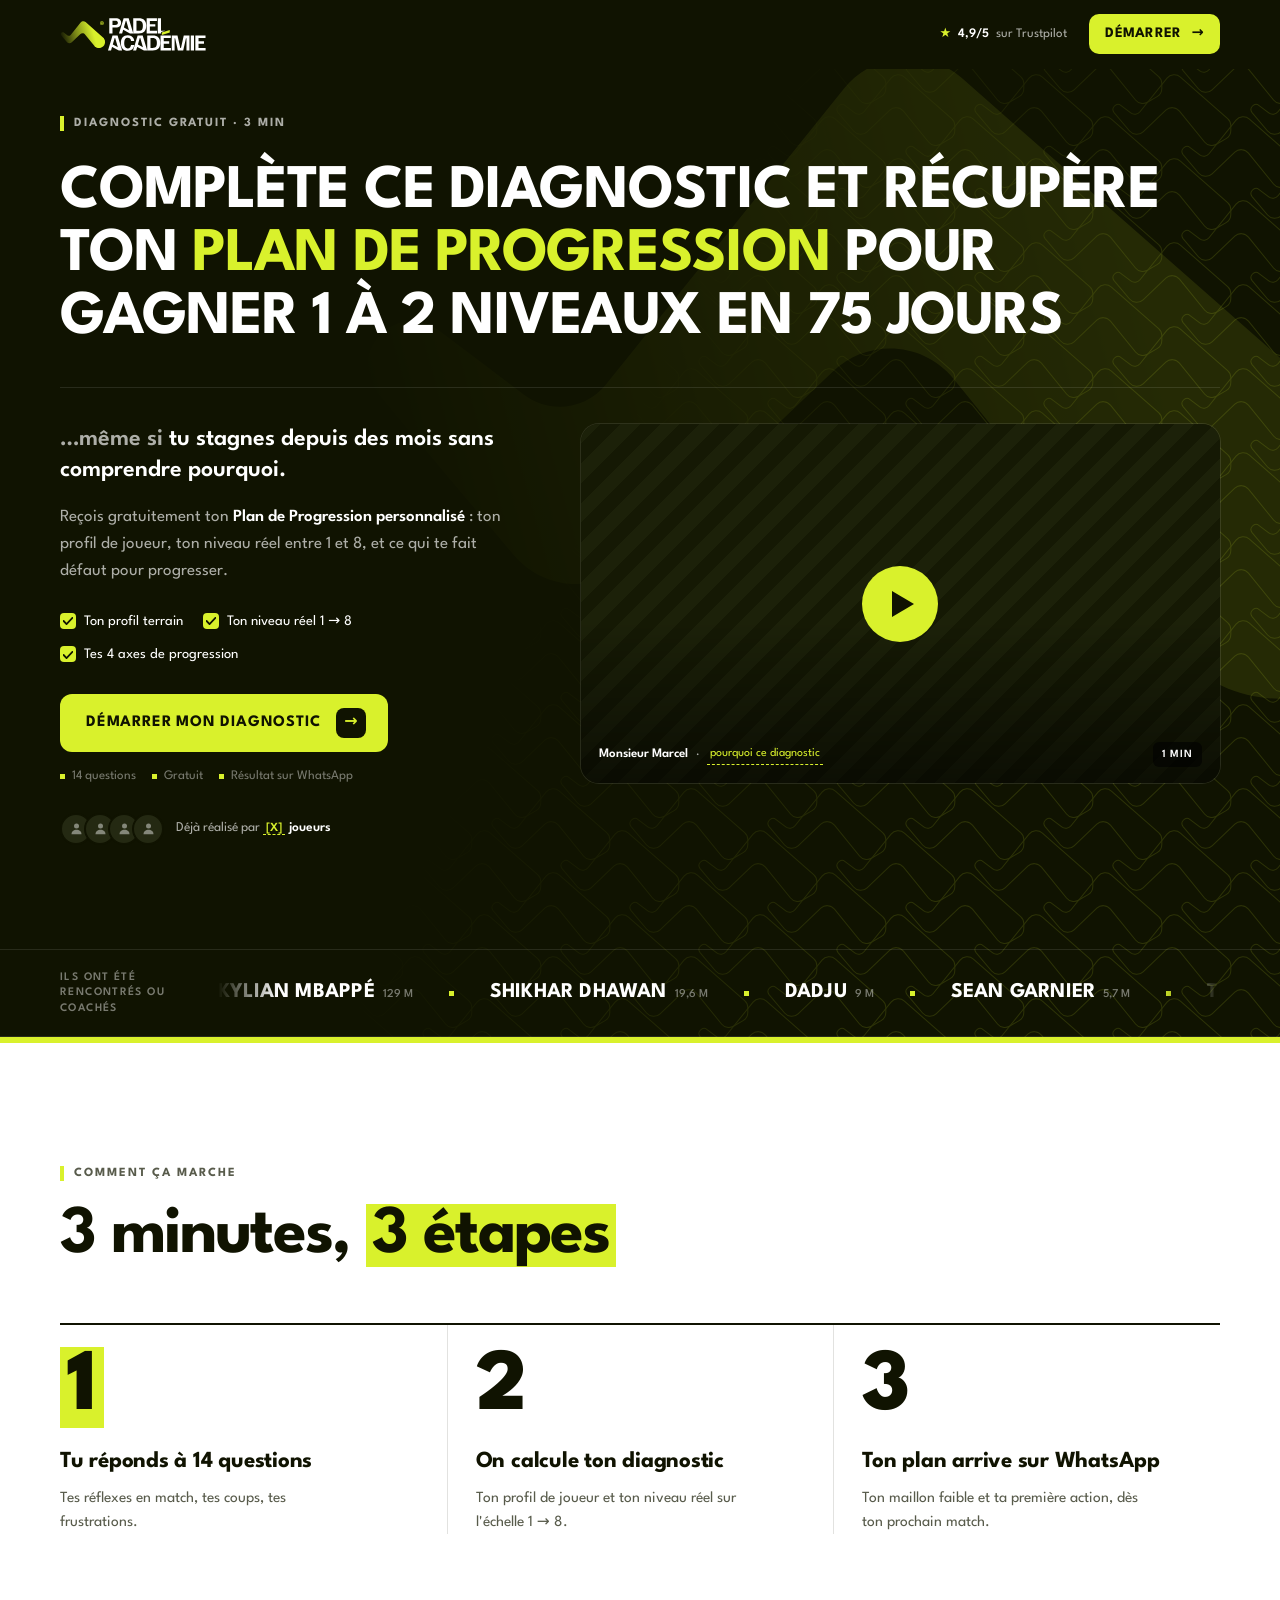
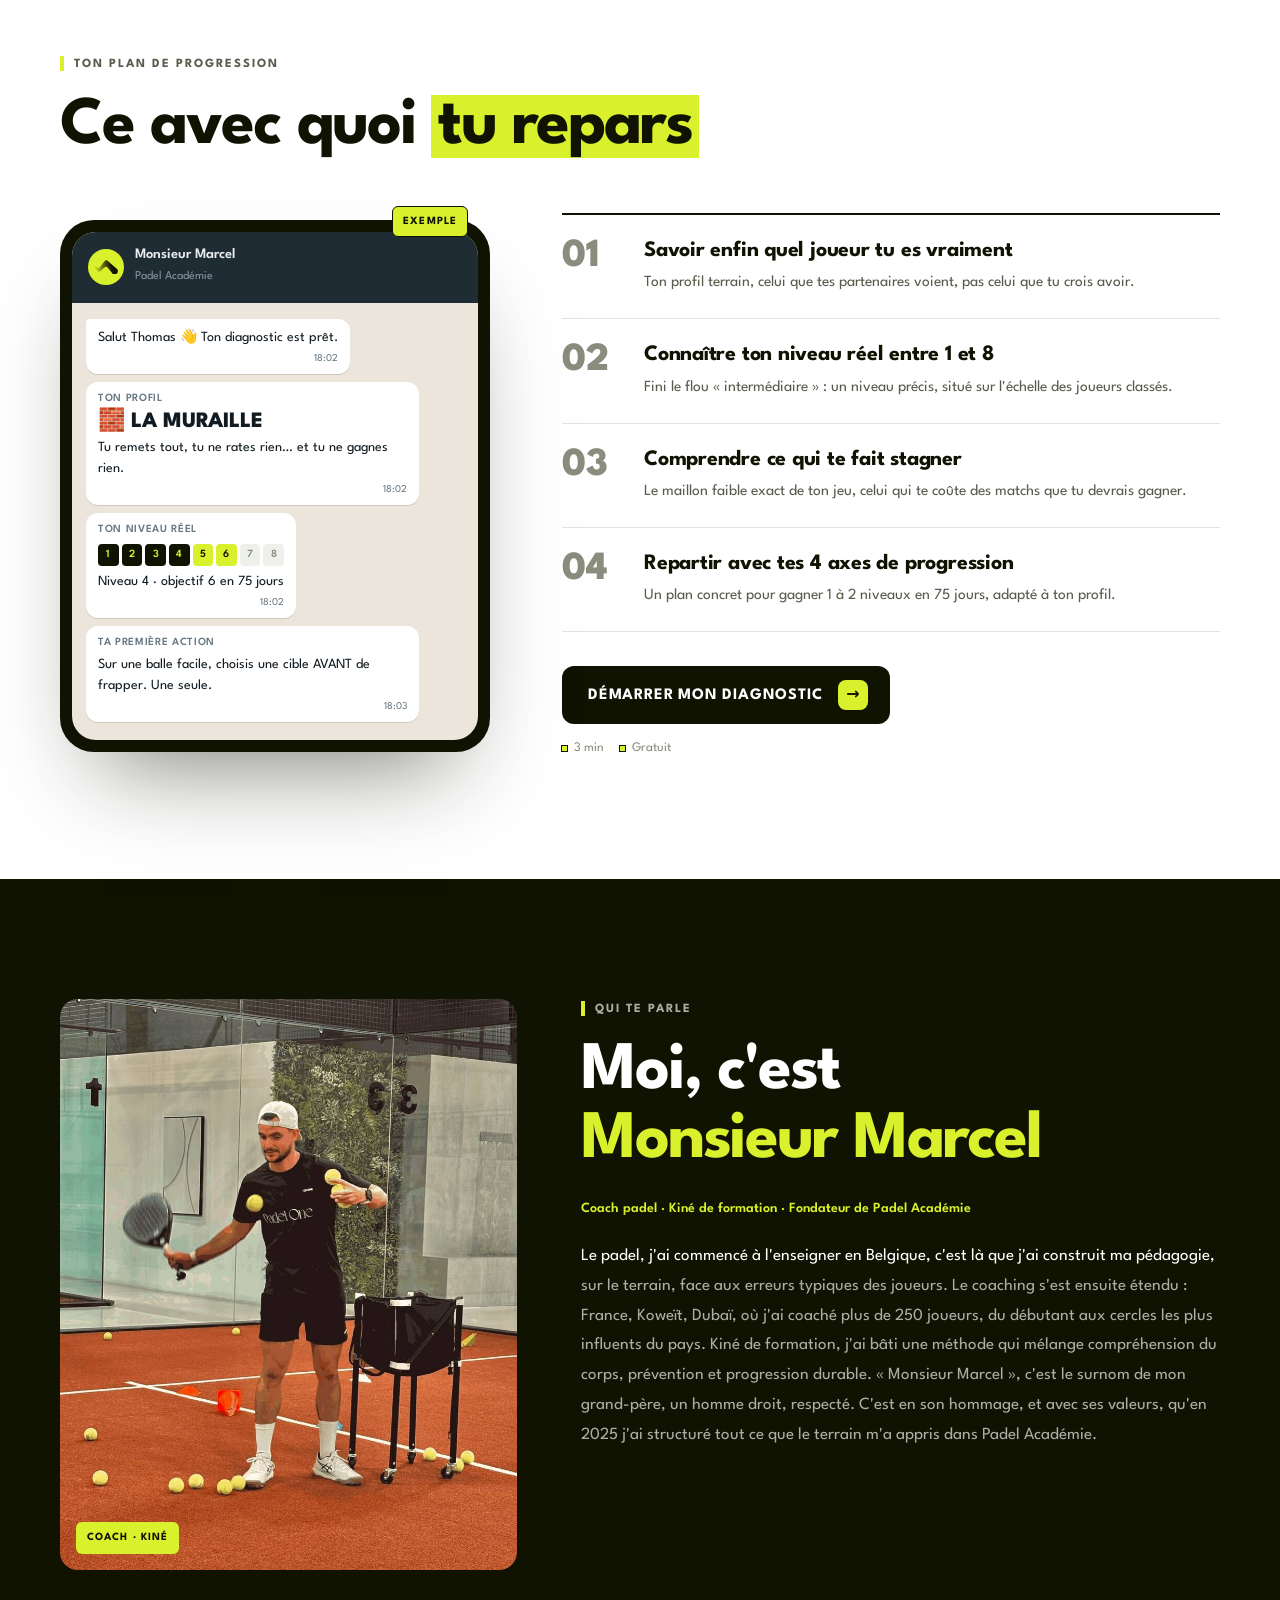
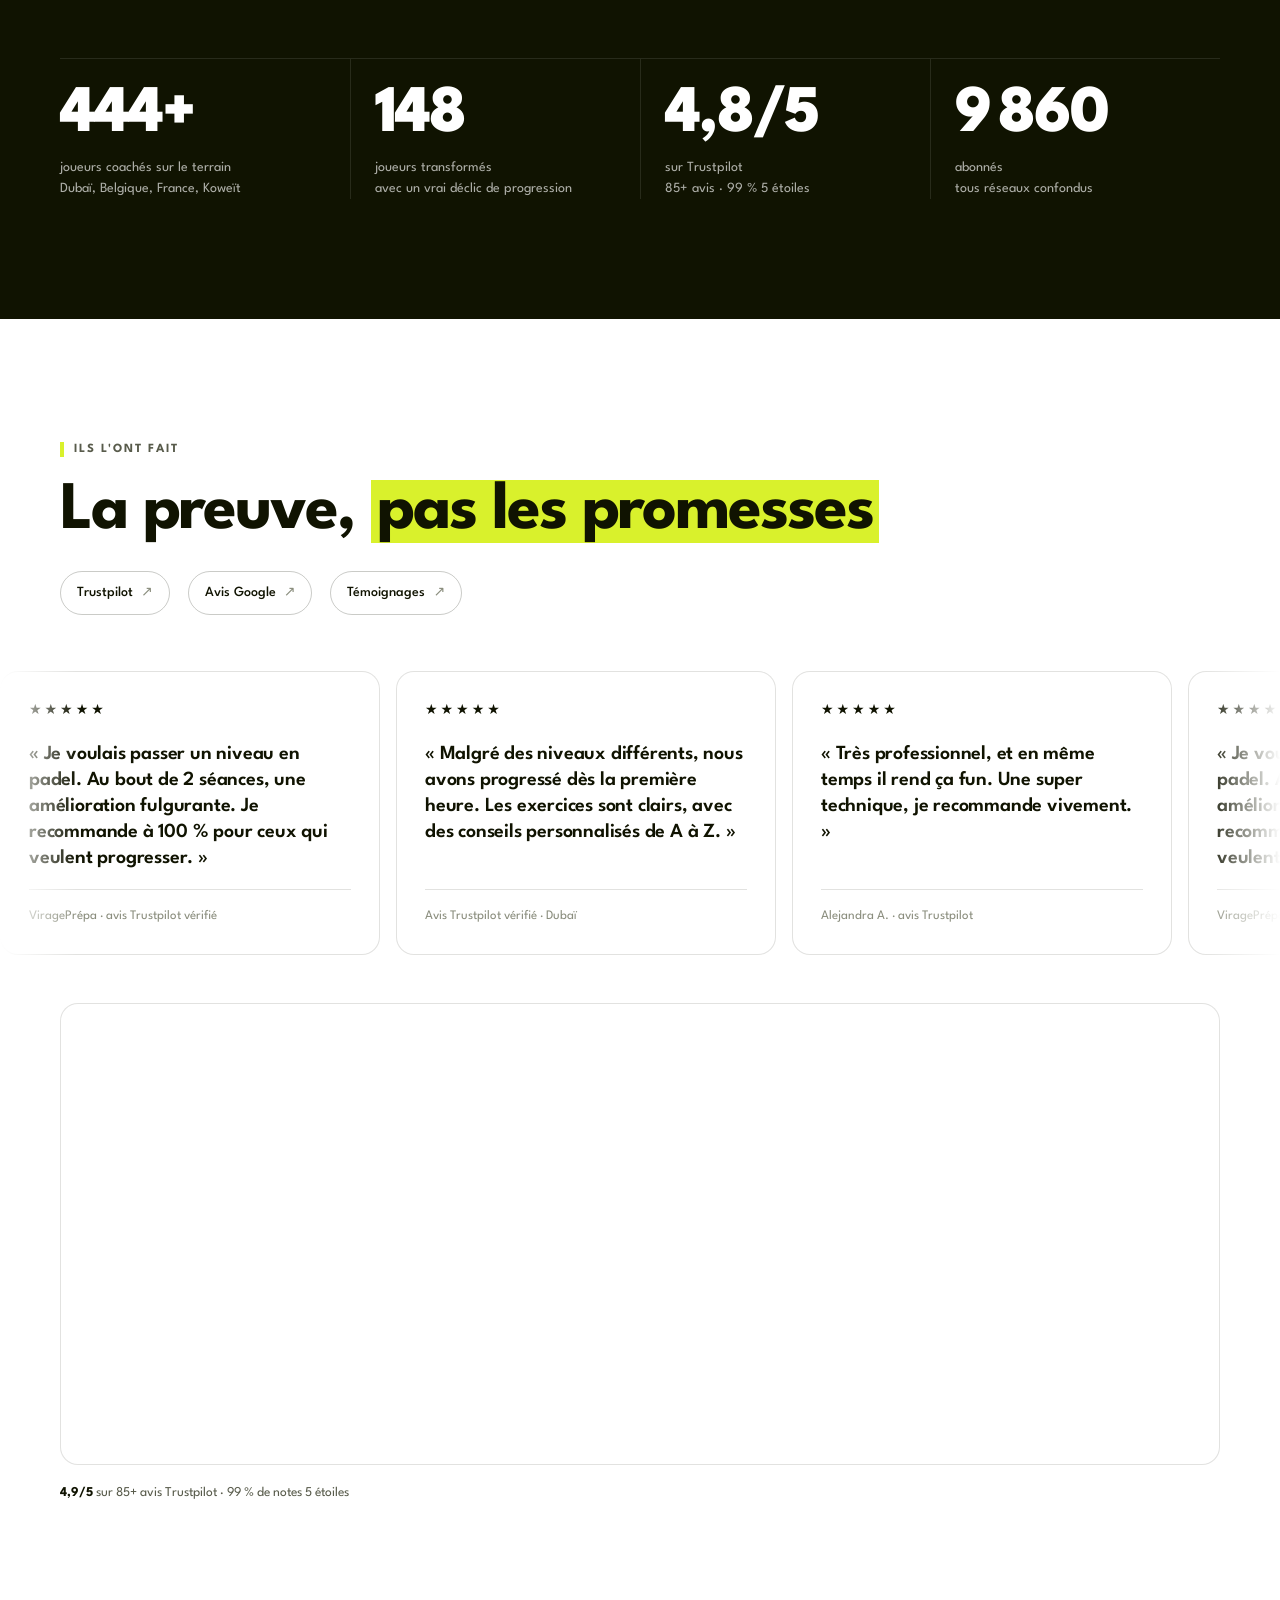
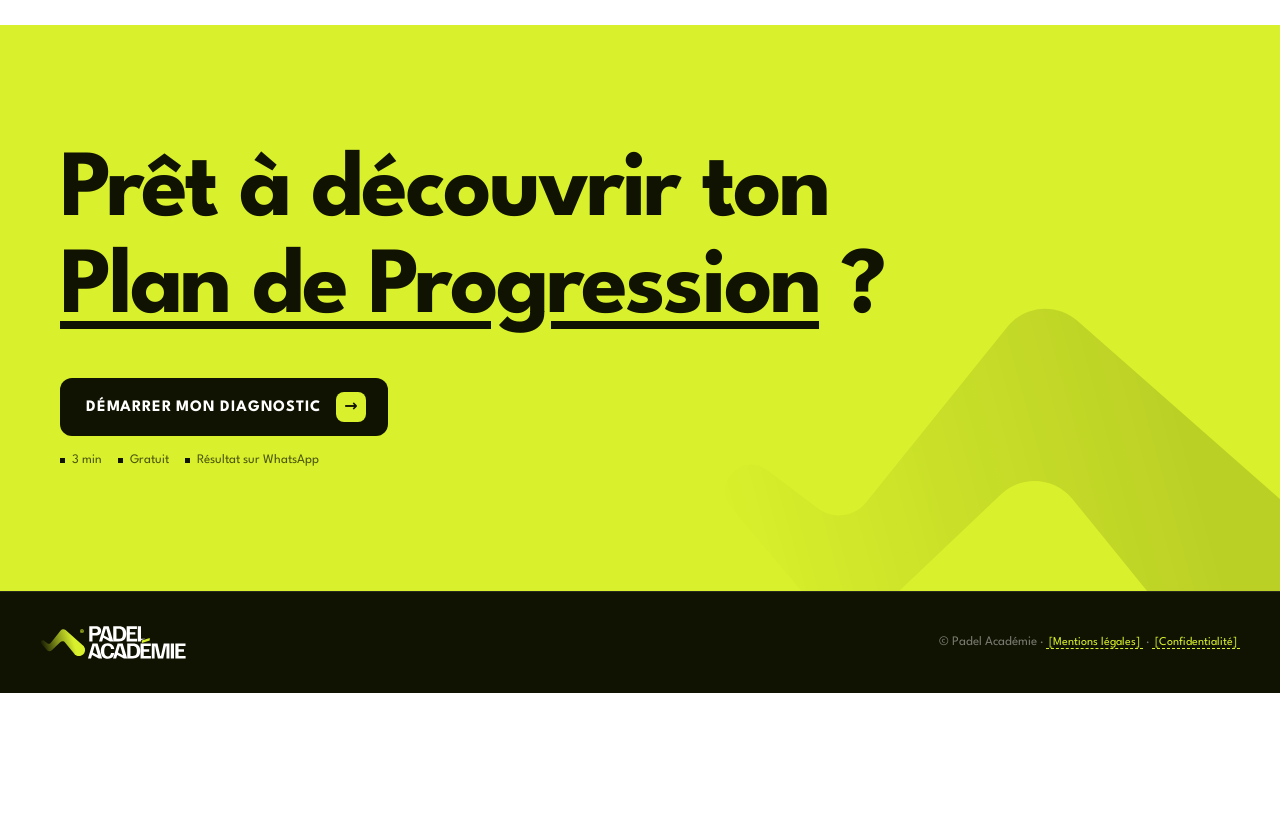
==== commit ce44f3e0: "feat(funnel): photo de Monsieur Marcel sur la landing et la page merci Co-Authored-By: Claude Opus 5" ====
--- a/index.html
+++ b/index.html
@@ -142,7 +142,7 @@
   <section class="band dark">
     <div class="ctn">
       <div class="bio">
-        <div class="portrait" data-r><div class="slot">Photo<br>Monsieur Marcel</div><span class="tag">Coach · Kiné</span></div>
+        <div class="portrait" data-r><img src="/assets/monsieur-marcel.jpg" width="880" height="1100" loading="lazy" alt="Monsieur Marcel en séance de coaching sur un terrain de padel"><span class="tag">Coach · Kiné</span></div>
         <div data-r style="--d:.08s">
           <div class="eyebrow" style="margin-bottom:18px">Qui te parle</div>
           <h2 class="display">Moi, c'est <em>Monsieur Marcel</em></h2>
--- a/assets/funnel.css
+++ b/assets/funnel.css
@@ -263,7 +263,7 @@
 .hero{padding-block:56px 96px}
 .hero .top{display:flex;align-items:center;justify-content:space-between;gap:16px;margin-bottom:28px}
 .hero .top .meta{font-size:13px;color:var(--fd)}
-.hero h1.display{font-size:clamp(34px,6.2vw,72px);line-height:1;text-wrap:pretty}
+.hero h1.display{font-size:clamp(29px,5.3vw,62px);line-height:1.02;letter-spacing:-.02em;text-transform:uppercase;text-wrap:pretty}
 .hero h1 .l2{color:var(--lime)}
 .hero .row{display:grid;gap:40px;margin-top:36px;border-top:1px solid var(--lined);padding-top:36px}
 .hero .memesi{font-family:var(--display);font-weight:600;font-size:clamp(20px,2.4vw,24px);line-height:1.3;color:var(--md);margin-bottom:18px}
@@ -324,7 +324,7 @@
 /* bio */
 .bio{display:grid;grid-template-columns:minmax(0,5fr) minmax(0,7fr);gap:64px;align-items:start}
 .bio .portrait{position:relative;aspect-ratio:4/5;border-radius:var(--r);overflow:hidden}
-.bio .portrait .slot{position:absolute;inset:0}
+.bio .portrait img{position:absolute;inset:0;width:100%;height:100%;object-fit:cover;object-position:50% 30%}
 .bio .portrait .tag{position:absolute;left:16px;bottom:16px;padding:7px 11px;border-radius:6px;background:var(--lime);color:var(--ink);font-size:11px;font-weight:700;letter-spacing:.1em;text-transform:uppercase}
 .bio h2{margin-bottom:22px}
 .bio .role{font-size:14px;font-weight:600;color:var(--lime);margin-bottom:22px}
@@ -432,6 +432,7 @@
 .membre{text-align:center}
 .membre .photo{width:88px;height:88px;border-radius:50%;margin:0 auto 12px;overflow:hidden}
 .membre .photo .slot{width:100%;height:100%;border-radius:50%}
+.membre .photo img{display:block;width:100%;height:100%;object-fit:cover}
 .membre b{display:block;font-family:var(--display);font-weight:800;font-size:19px;text-transform:uppercase;margin-bottom:4px}
 .membre span{font-size:13px;color:var(--m);line-height:1.5;display:block}
 
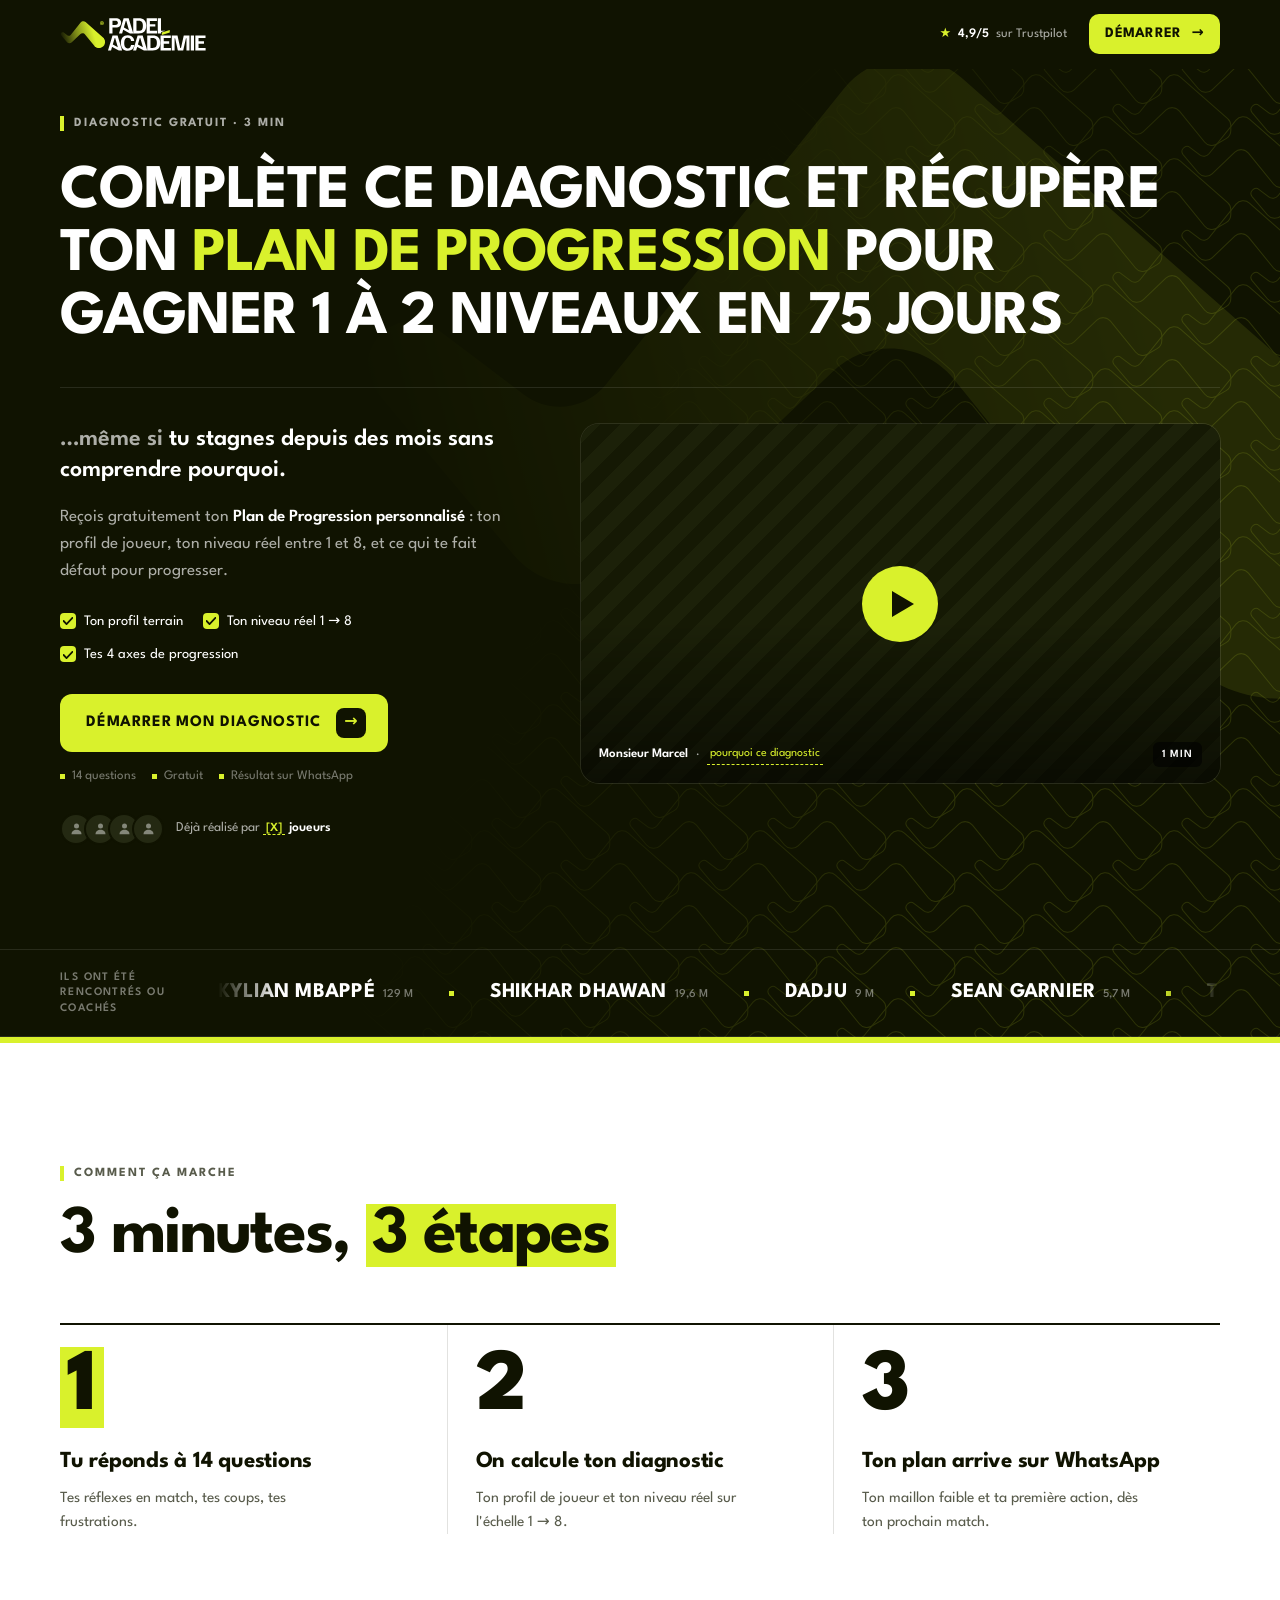
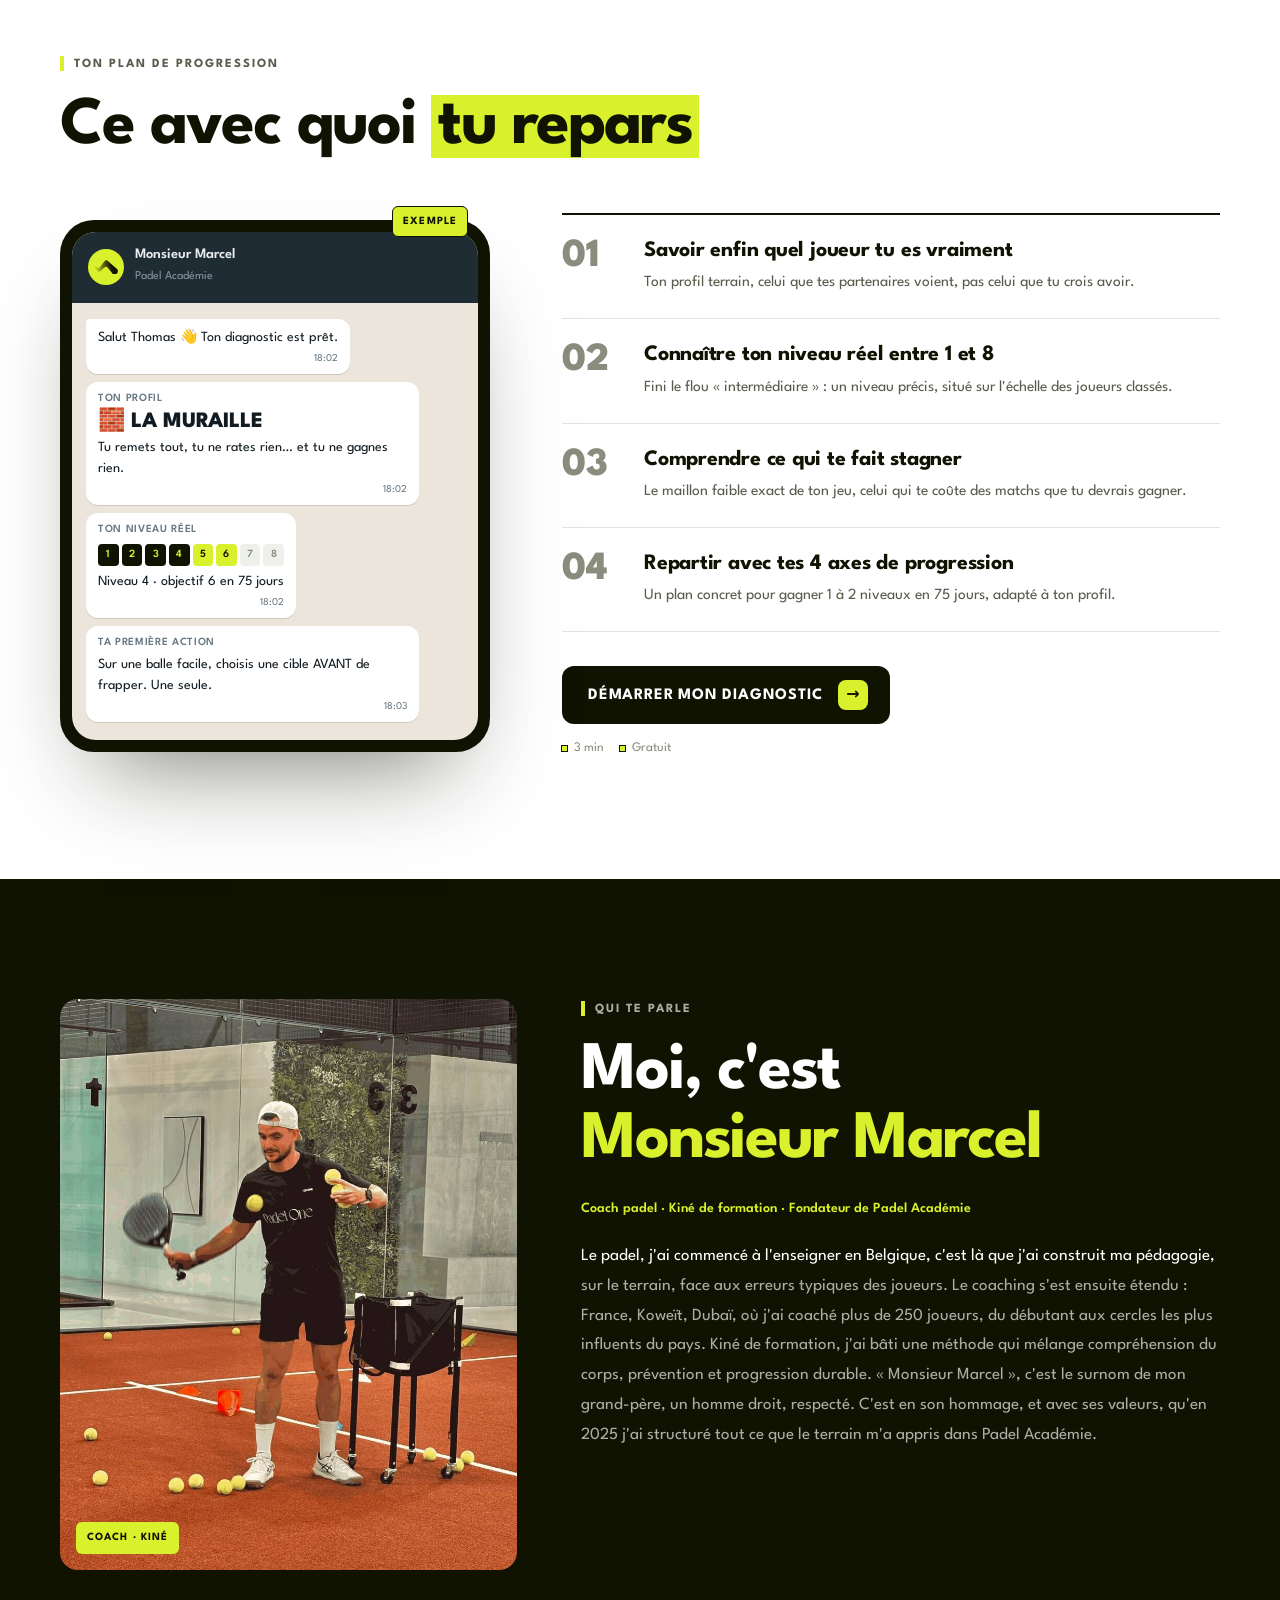
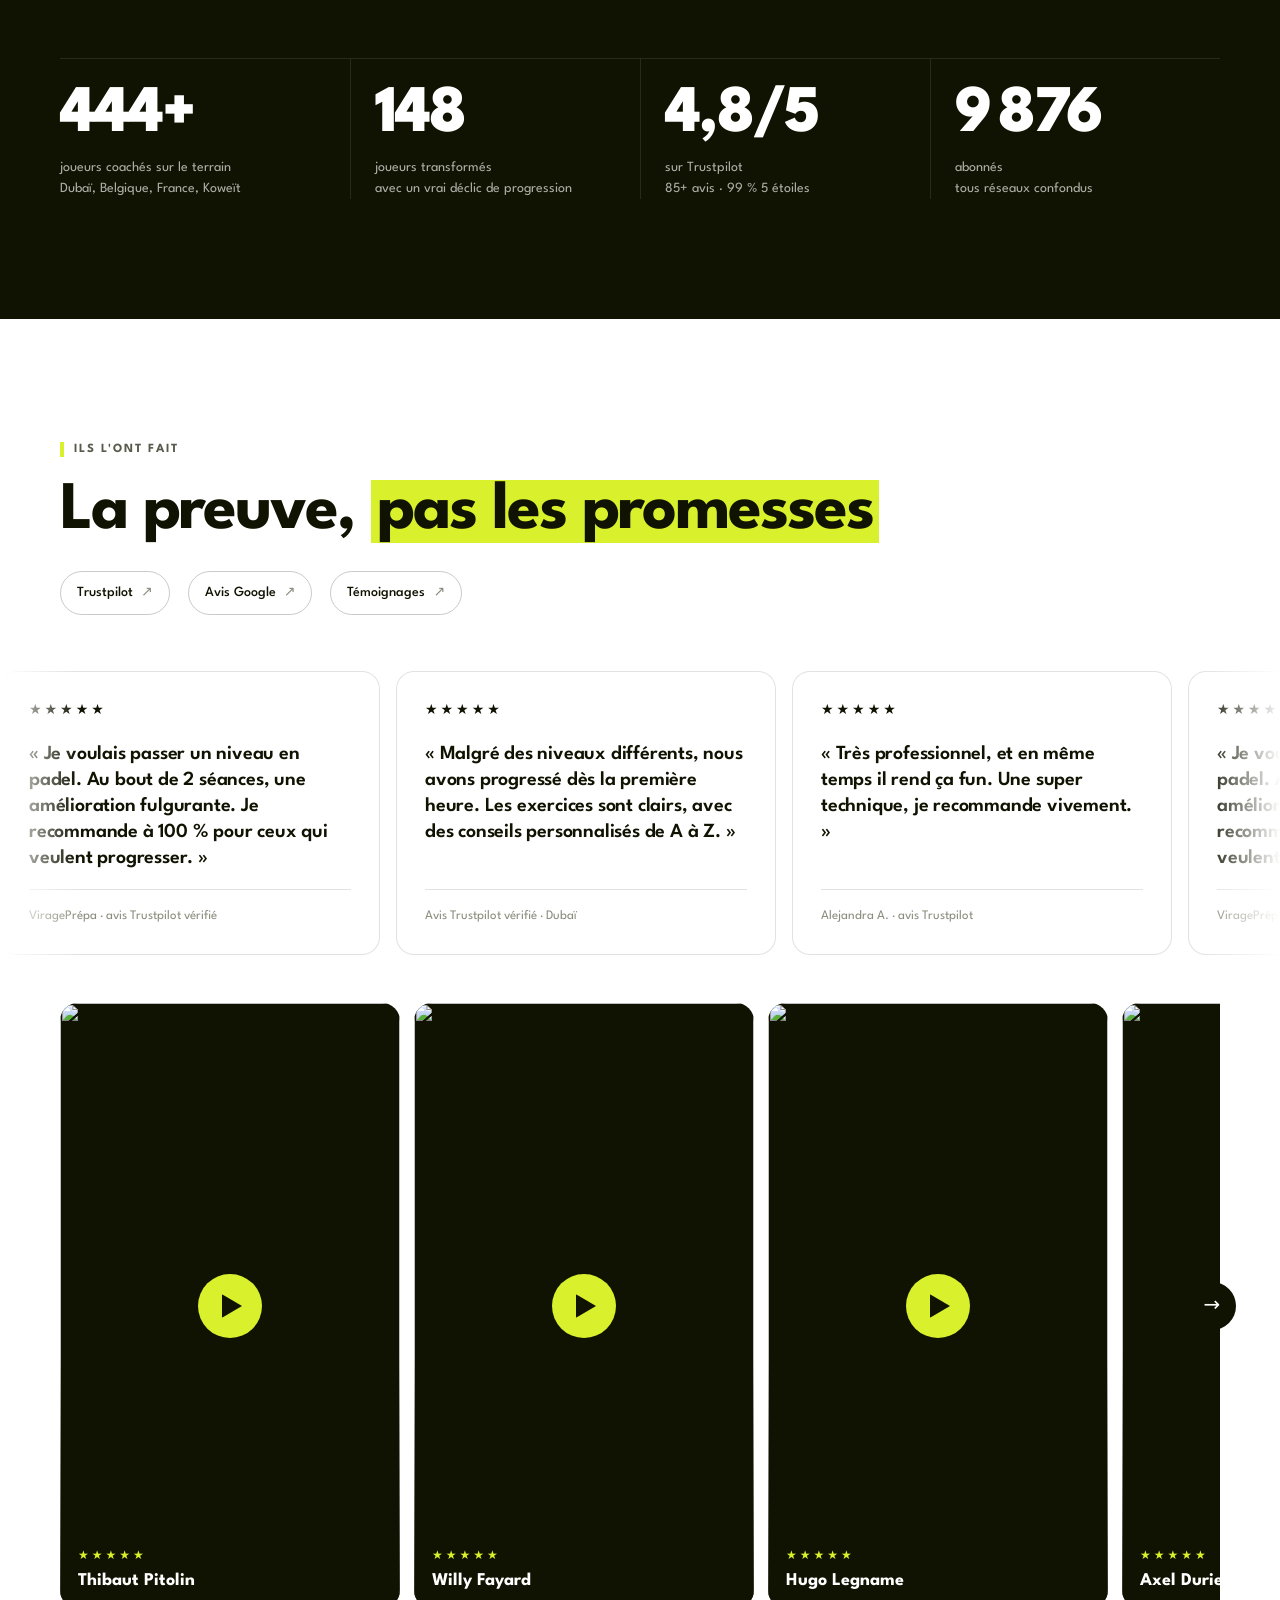
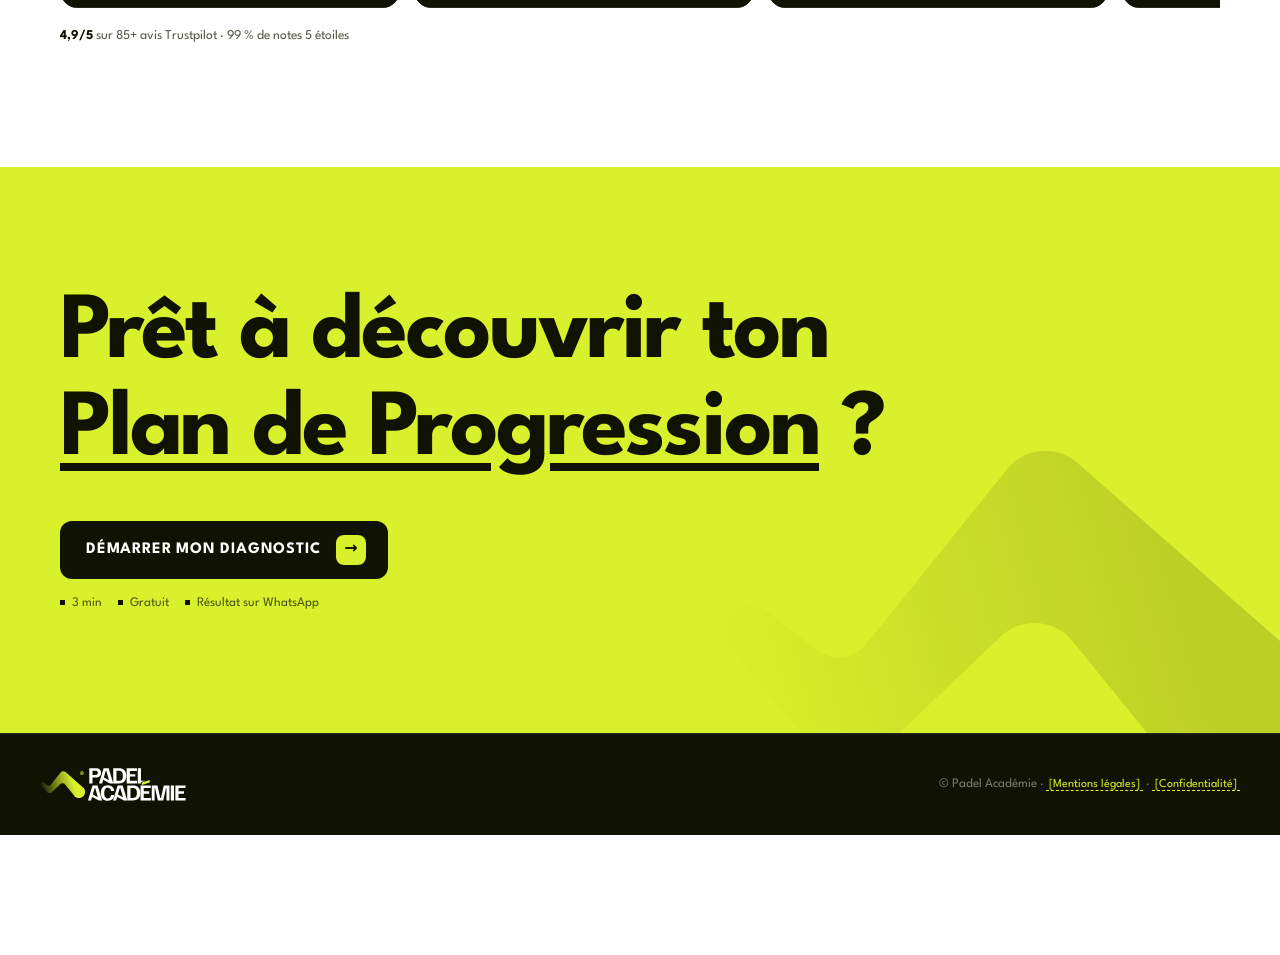
==== commit 72454e44: "feat(funnel): témoignages vidéo en grandes cartes à la place du mur Senja en iframe Co-Authored-By: " ====
--- a/index.html
+++ b/index.html
@@ -181,10 +181,7 @@
     </div>
   </div>
     <div class="ctn">
-      <!-- Pour un rendu 100 % propre : widget Senja « Vidéos uniquement » à coller à la place de l'iframe. -->
-      <div class="senja" data-r>
-        <iframe src="https://senja.io/p/padel/eNr041E?hideNavigation=on&embed=on" title="Témoignages vidéo Padel Académie" loading="lazy" allow="autoplay; fullscreen"></iframe>
-      </div>
+      <div class="temoins" data-temoins data-r aria-label="Témoignages vidéo"></div>
       <div class="note-globale"><b>4,9/5</b> sur 85+ avis Trustpilot · 99 % de notes 5 étoiles</div>
     </div>
   </section>
@@ -675,5 +672,6 @@
 if(/[?&]start=1/.test(location.search))go();
 </script>
 <script src="/assets/motion.js" defer></script>
+<script src="/assets/temoins.js" defer></script>
 </body>
 </html>
--- a/assets/funnel.css
+++ b/assets/funnel.css
@@ -343,9 +343,27 @@
 .rv .stars{color:var(--ink);font-size:14px;letter-spacing:3px}
 .rv p{font-family:var(--display);font-weight:600;font-size:20px;letter-spacing:-.01em;line-height:1.3;flex:1}
 .rv .a{font-size:13px;color:var(--f);padding-top:16px;border-top:1px solid var(--line)}
-.senja{border-radius:var(--r);overflow:hidden;border:1px solid var(--line);background:var(--card);margin:20px 0 16px}
-.senja iframe{display:block;width:100%;height:460px;border:0;background:transparent}
-.lp .senja{margin:40px 0 18px}
+.temoins{position:relative;margin:20px 0 16px}
+.lp .temoins{margin:40px 0 18px}
+.tv-rail{display:flex;gap:14px;overflow-x:auto;scroll-snap-type:x mandatory;scrollbar-width:none}
+.tv-rail::-webkit-scrollbar{display:none}
+.tv{position:relative;flex:0 0 min(340px,72vw);aspect-ratio:9/16;border-radius:var(--r);overflow:hidden;background:var(--ink);scroll-snap-align:start}
+.tv button,.tv video{display:block;width:100%;height:100%;border:0;padding:0;background:var(--ink);cursor:pointer}
+.tv video{object-fit:cover}
+.tv img{width:100%;height:100%;object-fit:cover;transition:transform .5s}
+.tv button:hover img{transform:scale(1.03)}
+.tv button::after{content:'';position:absolute;inset:auto 0 0;height:42%;background:linear-gradient(transparent,rgba(16,19,1,.88))}
+.tv-play{position:absolute;left:50%;top:50%;z-index:1;width:64px;height:64px;margin:-32px 0 0 -32px;border-radius:50%;background:var(--lime);display:grid;place-items:center;transition:transform .2s}
+.tv button:hover .tv-play{transform:scale(1.08)}
+.tv-play svg{width:20px;height:24px;margin-left:4px}
+.tv-nom{position:absolute;left:18px;right:18px;bottom:16px;z-index:1;text-align:left;color:var(--td);font-family:var(--display);font-weight:700;font-size:18px;line-height:1.2}
+.tv-nom .stars{display:block;color:var(--lime);font-size:12px;letter-spacing:3px;margin-bottom:6px}
+.tv-fl{position:absolute;top:50%;z-index:2;width:48px;height:48px;margin-top:-24px;border-radius:50%;border:0;background:var(--ink);color:var(--td);font-size:20px;cursor:pointer;transition:opacity .2s}
+.tv-fl.prec{left:-16px}
+.tv-fl.suiv{right:-16px}
+.temoins.debut .prec,.temoins.fin .suiv{opacity:0;pointer-events:none}
+@media (hover:none){.tv-fl{display:none}}
+@media (min-width:600px){.wrap .tv{flex-basis:calc((100% - 14px)/2)}}
 .note-globale{font-size:13.5px;color:var(--m)}
 .note-globale b{color:var(--t);font-weight:700}
 .slbl{font-size:11.5px;color:var(--m);letter-spacing:.14em;text-transform:uppercase;text-align:center;margin:28px 0 12px;font-weight:600}
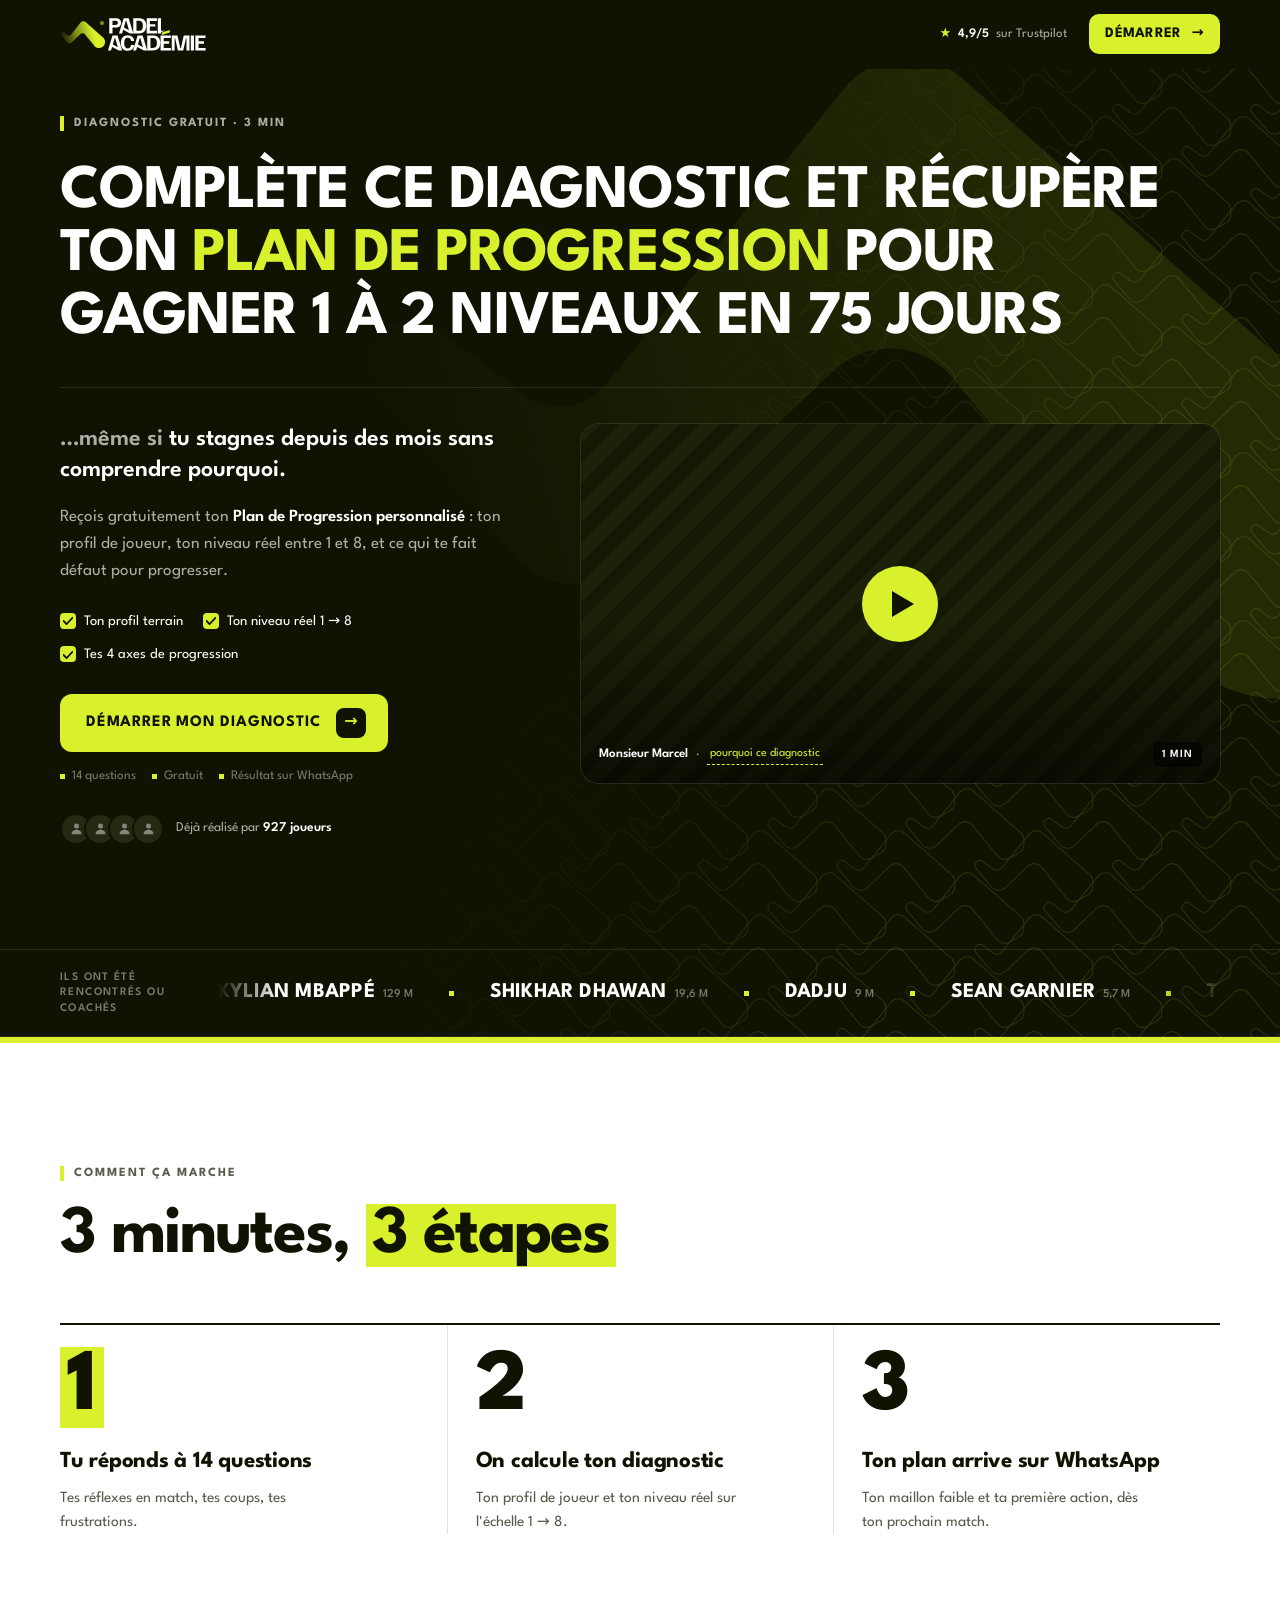
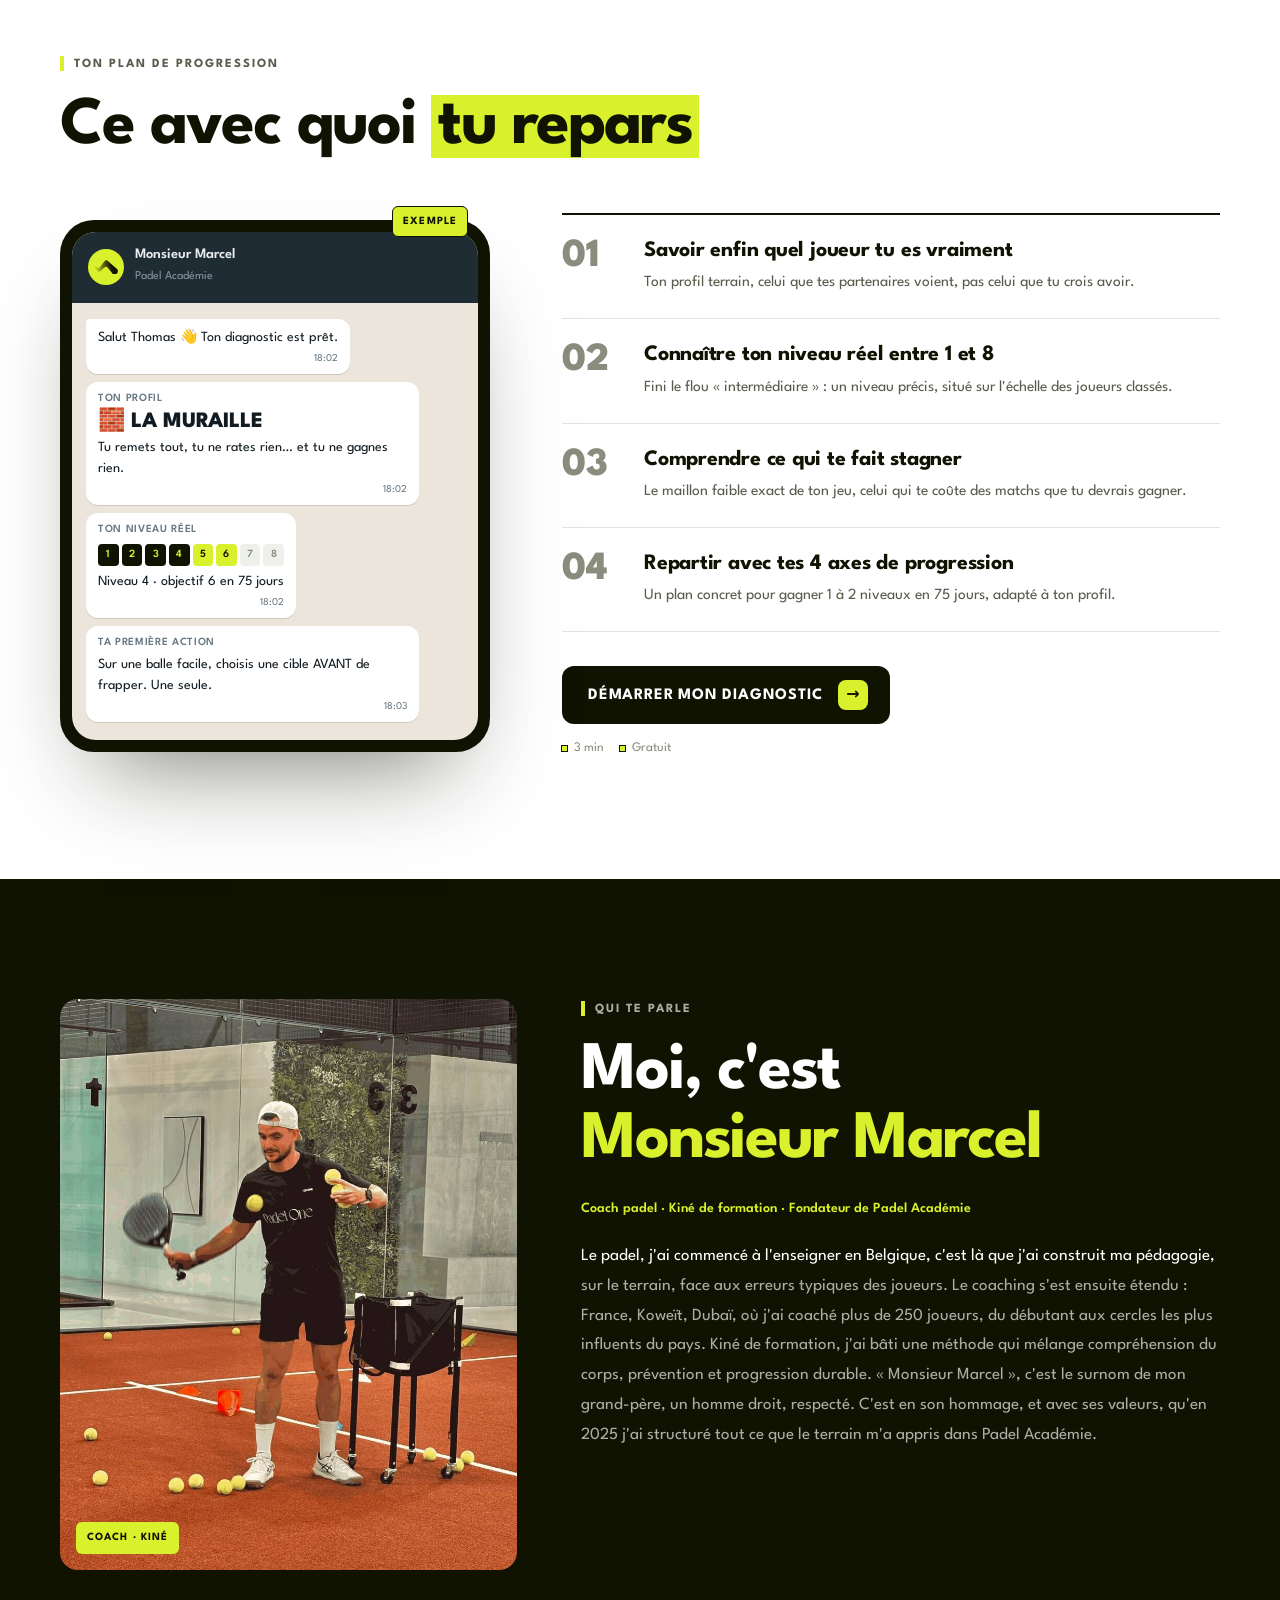
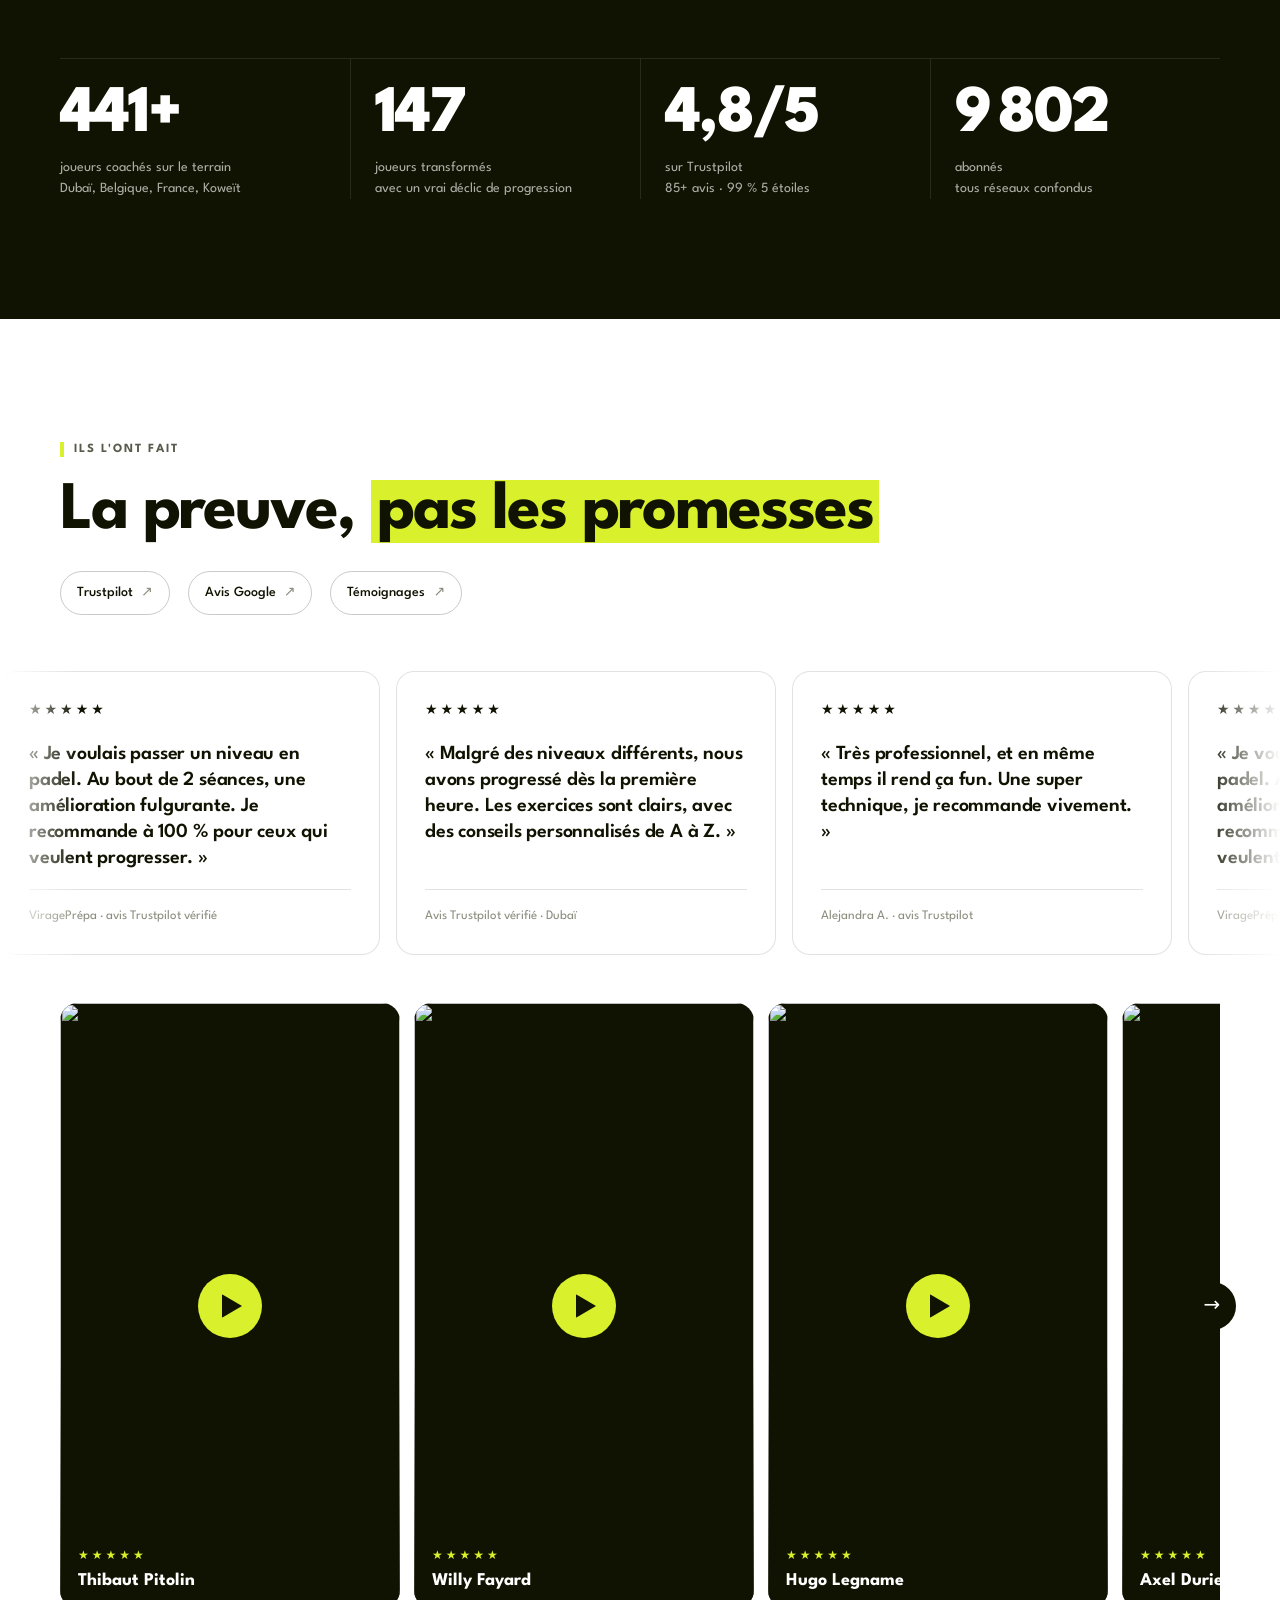
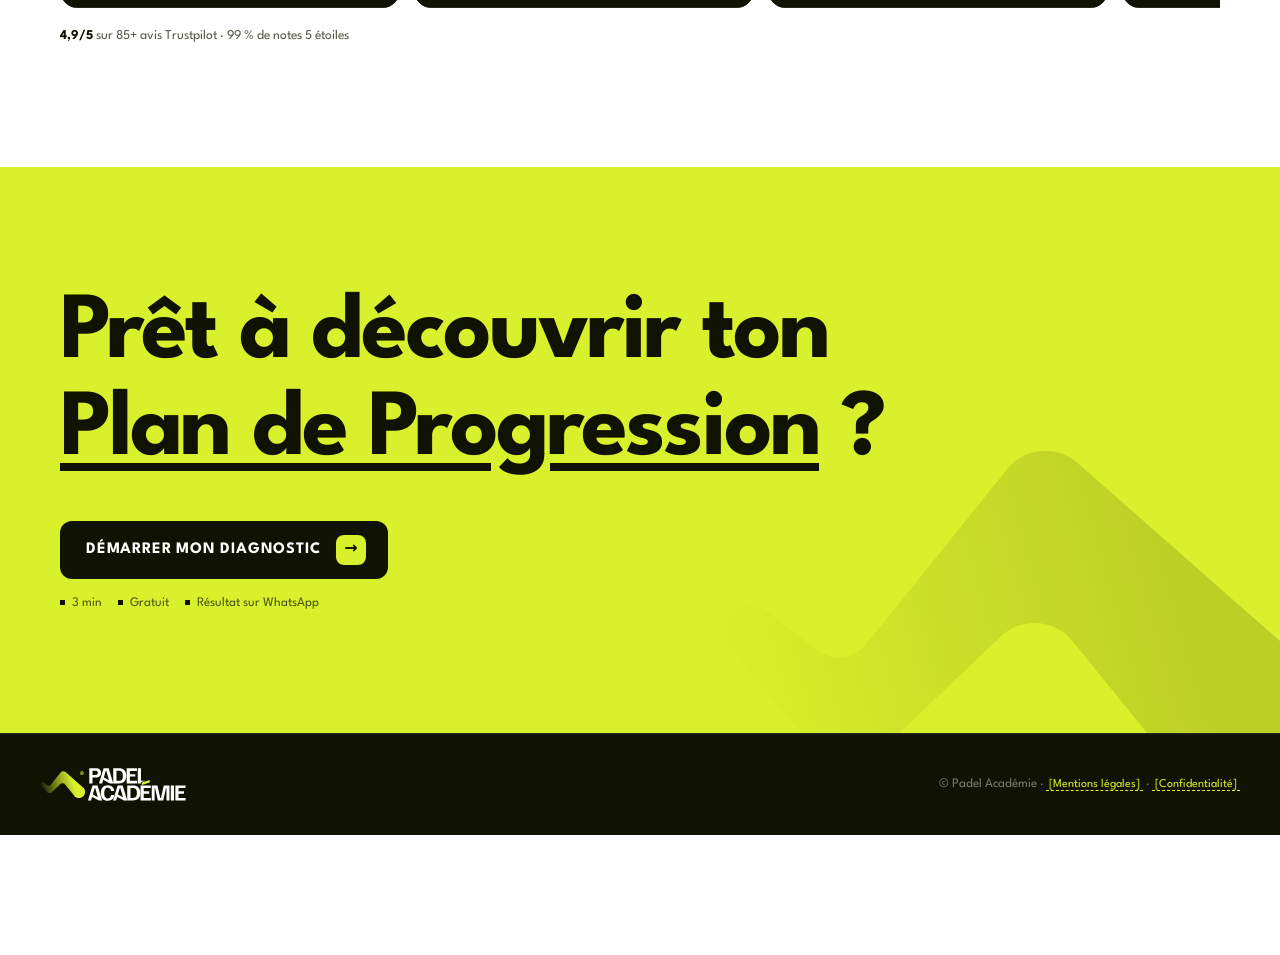
==== commit e9831ea5: "feat(funnel): compteur de la landing à 927 joueurs Co-Authored-By: Claude Opus 5.5 (1M context) <nor" ====
--- a/index.html
+++ b/index.html
@@ -69,7 +69,7 @@
           <div class="micro"><span>14 questions</span><span>Gratuit</span><span>Résultat sur WhatsApp</span></div>
           <div class="avatars">
             <div class="stack"><i><svg viewBox="0 0 24 24" fill="currentColor"><circle cx="12" cy="8" r="4"/><path d="M4 21c0-4.4 3.6-7 8-7s8 2.6 8 7z"/></svg></i><i><svg viewBox="0 0 24 24" fill="currentColor"><circle cx="12" cy="8" r="4"/><path d="M4 21c0-4.4 3.6-7 8-7s8 2.6 8 7z"/></svg></i><i><svg viewBox="0 0 24 24" fill="currentColor"><circle cx="12" cy="8" r="4"/><path d="M4 21c0-4.4 3.6-7 8-7s8 2.6 8 7z"/></svg></i><i><svg viewBox="0 0 24 24" fill="currentColor"><circle cx="12" cy="8" r="4"/><path d="M4 21c0-4.4 3.6-7 8-7s8 2.6 8 7z"/></svg></i></div>
-          <p>Déjà réalisé par <b><span class="ph">[X]</span> joueurs</b></p>
+          <p>Déjà réalisé par <b>927 joueurs</b></p>
           </div>
         </div>
         <div class="media up" style="--d:.18s">
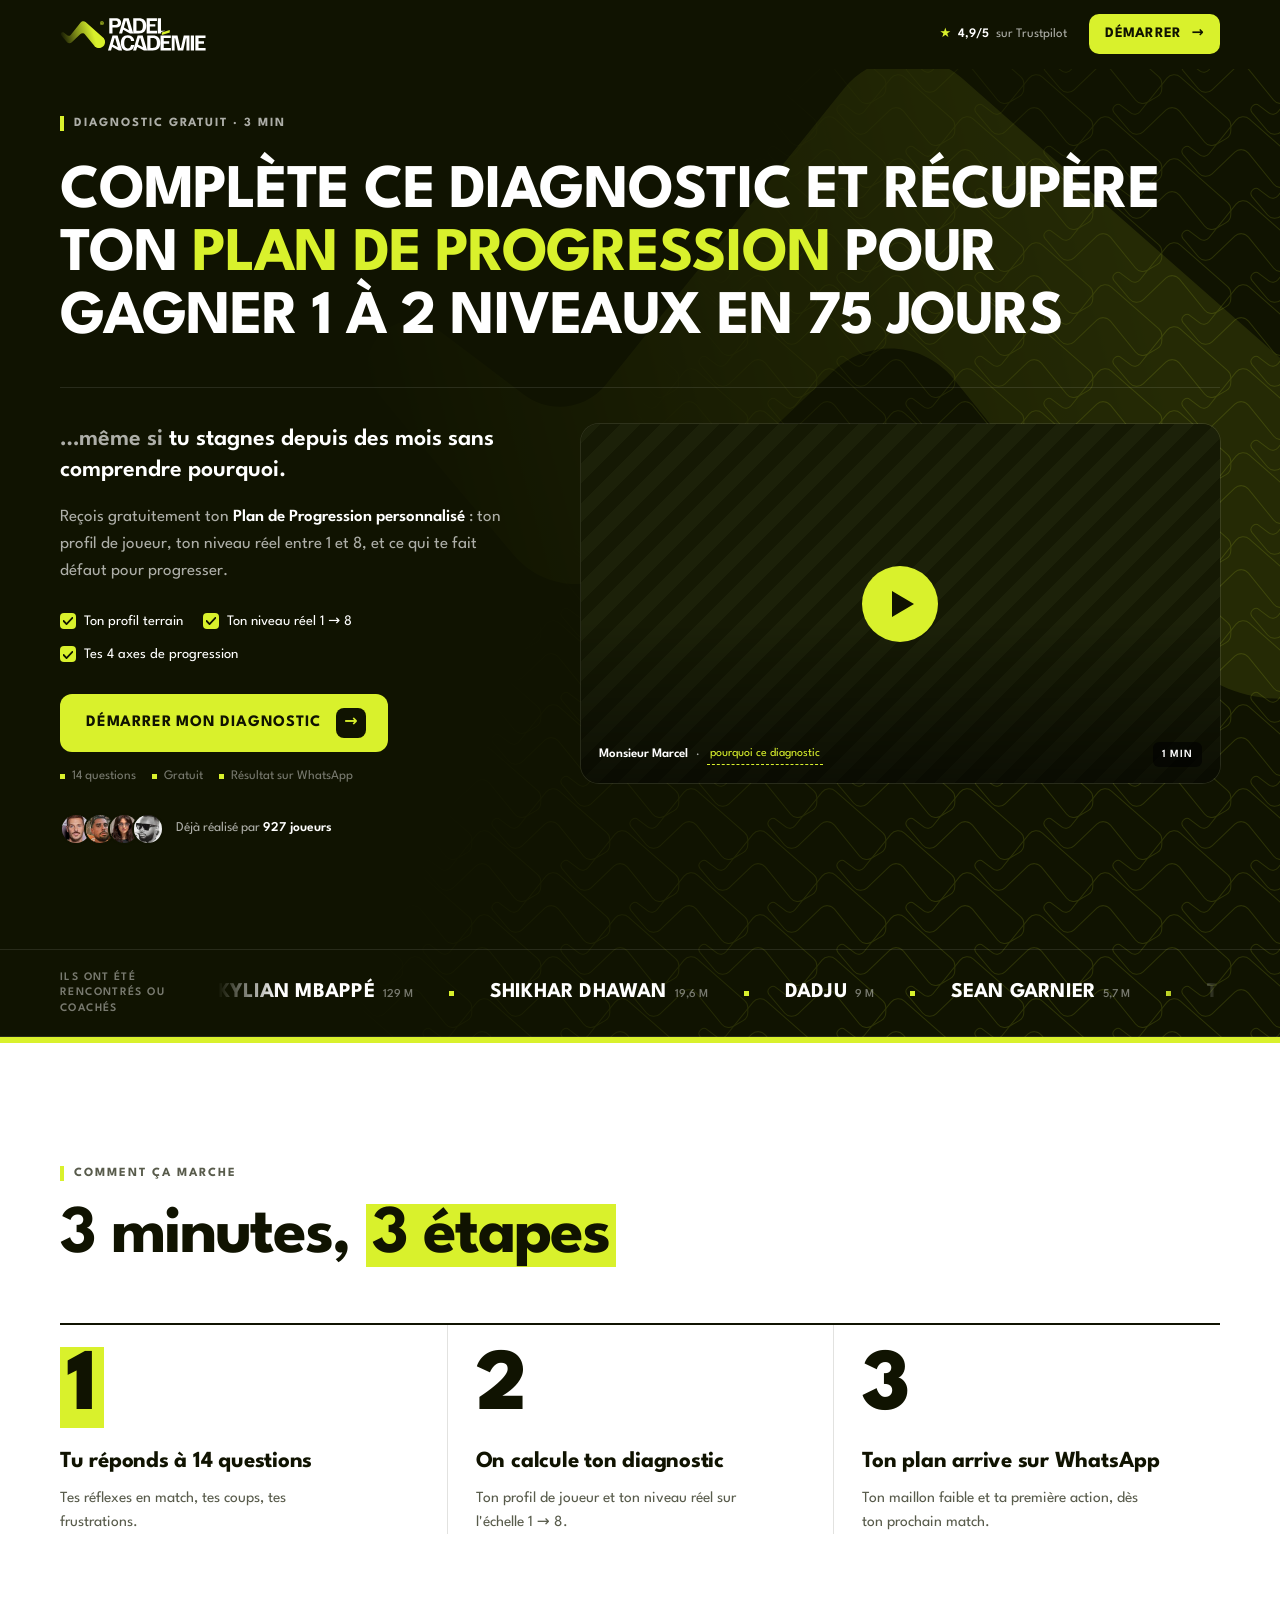
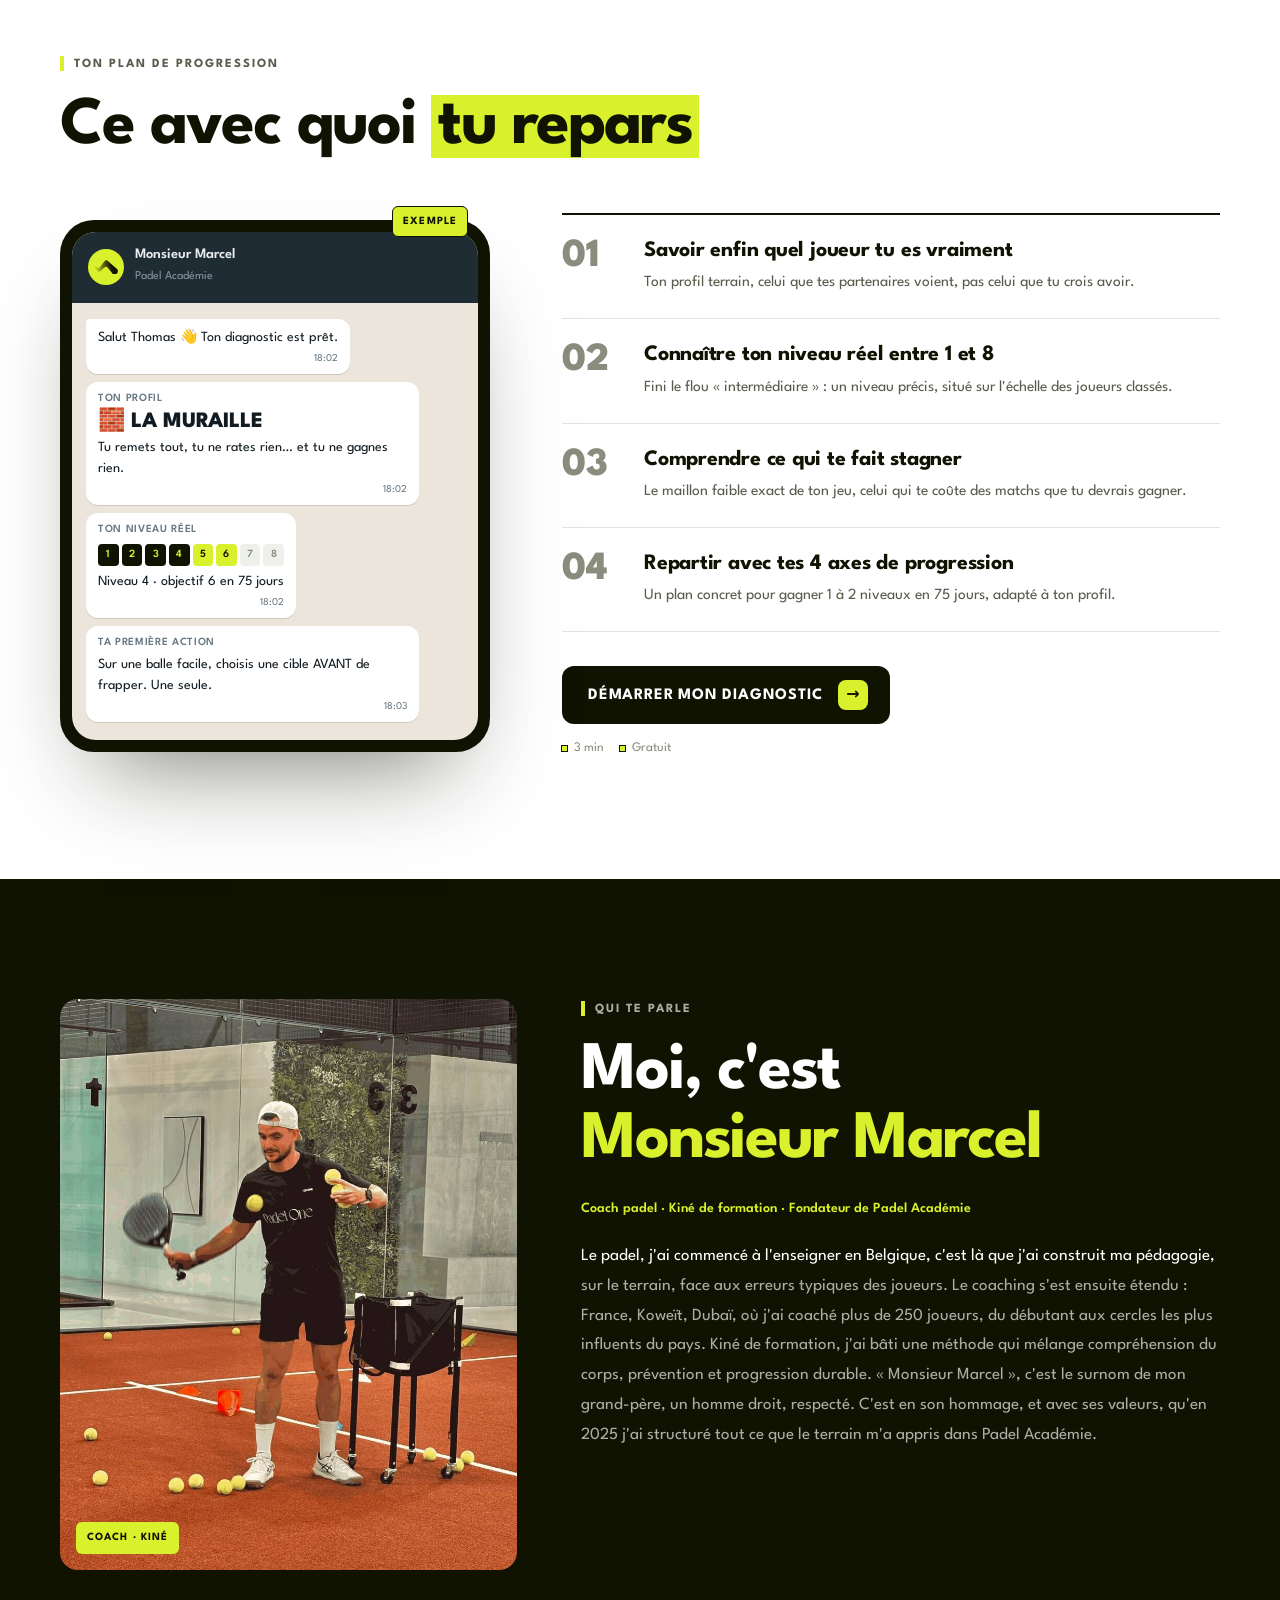
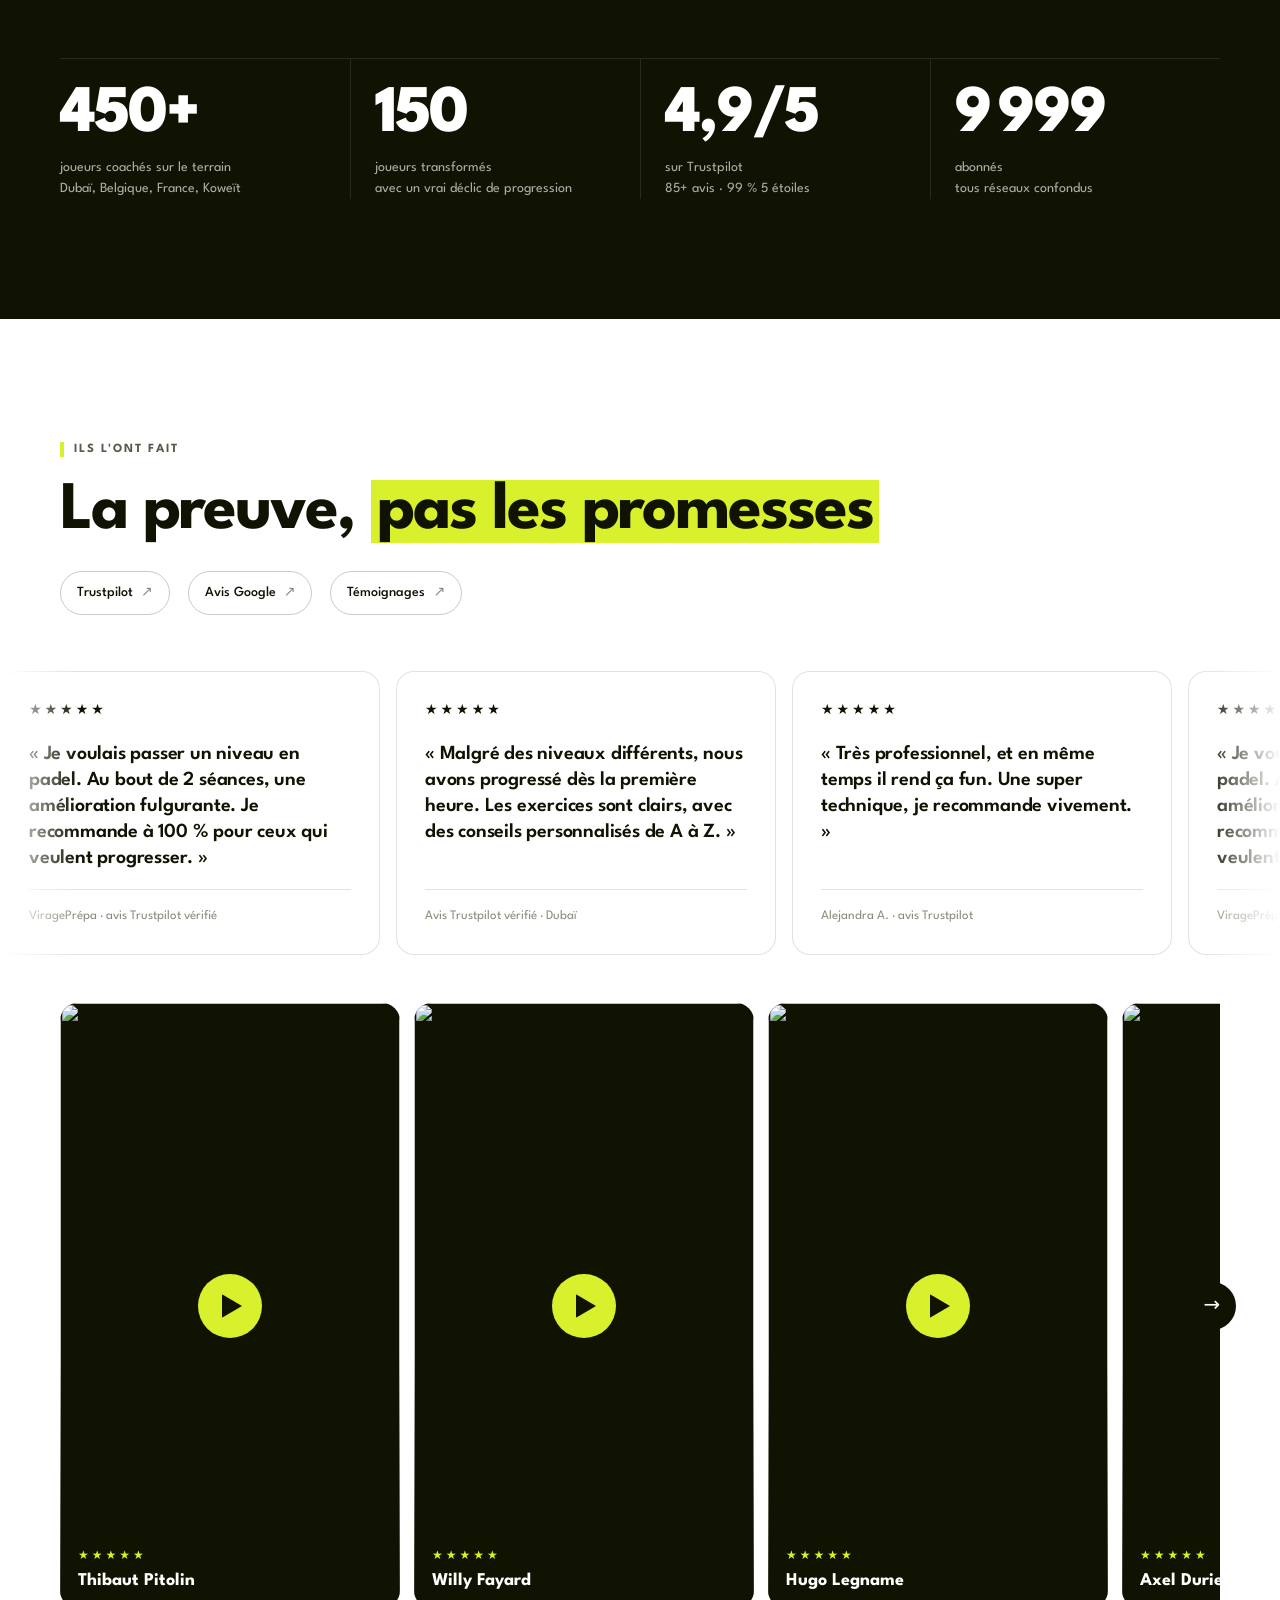
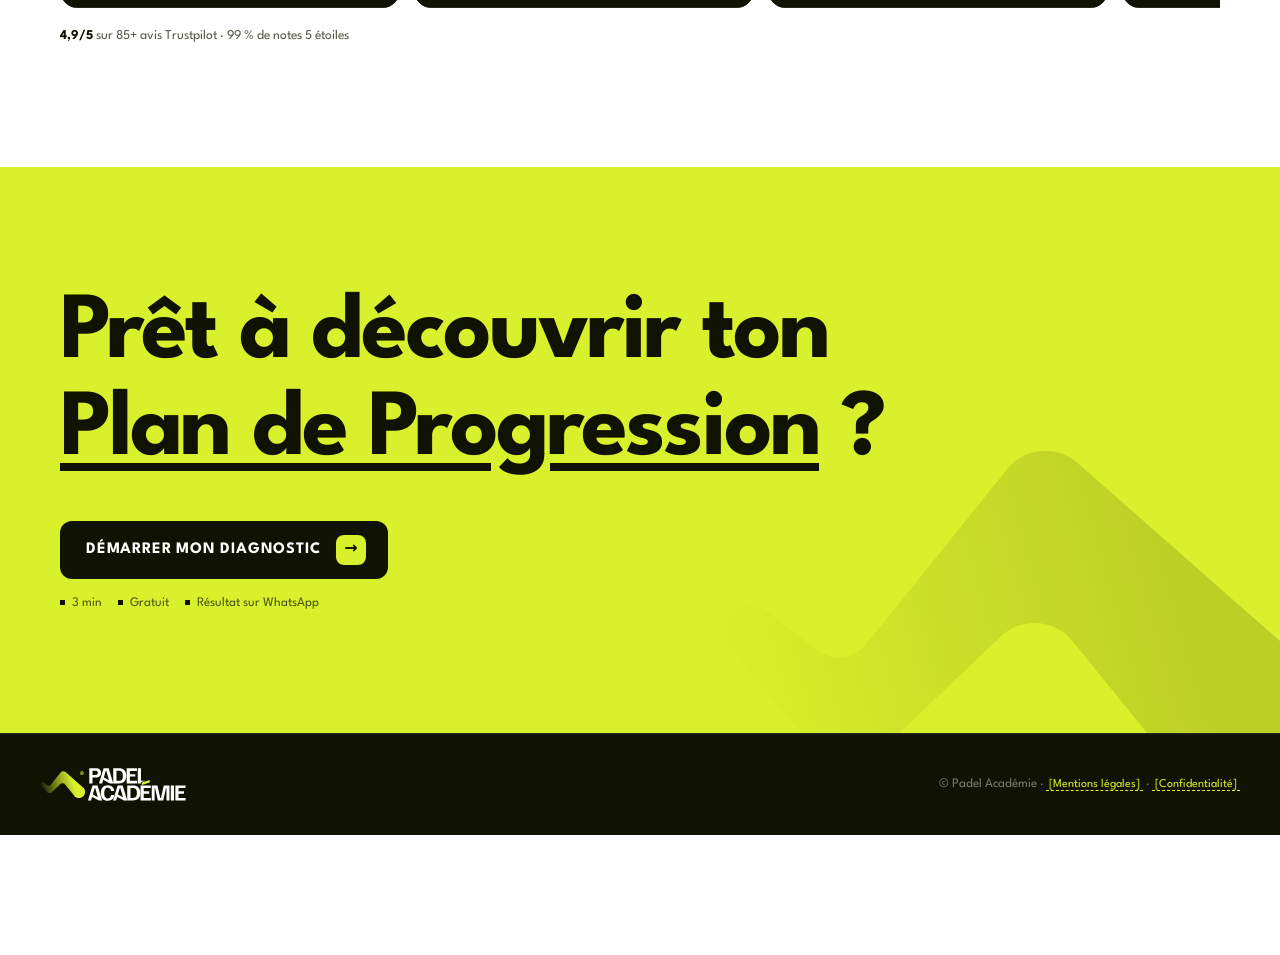
==== commit da12718e: "feat(funnel): vraies photos de joueurs à côté du compteur de la landing Co-Authored-By: Claude Opus " ====
--- a/index.html
+++ b/index.html
@@ -68,7 +68,7 @@
           <button class="btn" id="cta-hero" onclick="go()">Démarrer mon diagnostic <span class="arr">→</span></button>
           <div class="micro"><span>14 questions</span><span>Gratuit</span><span>Résultat sur WhatsApp</span></div>
           <div class="avatars">
-            <div class="stack"><i><svg viewBox="0 0 24 24" fill="currentColor"><circle cx="12" cy="8" r="4"/><path d="M4 21c0-4.4 3.6-7 8-7s8 2.6 8 7z"/></svg></i><i><svg viewBox="0 0 24 24" fill="currentColor"><circle cx="12" cy="8" r="4"/><path d="M4 21c0-4.4 3.6-7 8-7s8 2.6 8 7z"/></svg></i><i><svg viewBox="0 0 24 24" fill="currentColor"><circle cx="12" cy="8" r="4"/><path d="M4 21c0-4.4 3.6-7 8-7s8 2.6 8 7z"/></svg></i><i><svg viewBox="0 0 24 24" fill="currentColor"><circle cx="12" cy="8" r="4"/><path d="M4 21c0-4.4 3.6-7 8-7s8 2.6 8 7z"/></svg></i></div>
+            <div class="stack"><img src="/assets/joueur-1.jpg" width="96" height="96" alt=""><img src="/assets/joueur-2.jpg" width="96" height="96" alt=""><img src="/assets/joueur-3.jpg" width="96" height="96" alt=""><img src="/assets/joueur-4.jpg" width="96" height="96" alt=""></div>
           <p>Déjà réalisé par <b>927 joueurs</b></p>
           </div>
         </div>
--- a/assets/funnel.css
+++ b/assets/funnel.css
@@ -95,9 +95,8 @@
 /* ---------- preuve ---------- */
 .avatars{display:flex;align-items:center;gap:12px;margin-top:26px}
 .avatars .stack{display:flex}
-.avatars .stack i{width:32px;height:32px;border-radius:50%;border:2px solid var(--ink);margin-left:-8px;background:var(--ink3);display:flex;align-items:center;justify-content:center;color:var(--fd);font-style:normal}
-.avatars .stack i svg{width:15px;height:15px}
-.avatars .stack i:first-child{margin-left:0}
+.avatars .stack img{width:32px;height:32px;border-radius:50%;border:2px solid var(--ink);margin-left:-8px;object-fit:cover;background:var(--ink3)}
+.avatars .stack img:first-child{margin-left:0}
 .avatars p{font-size:13.5px;color:var(--md)}
 .avatars p b{color:var(--td);font-weight:600}
 .chips{display:flex;flex-wrap:wrap;gap:8px 18px}
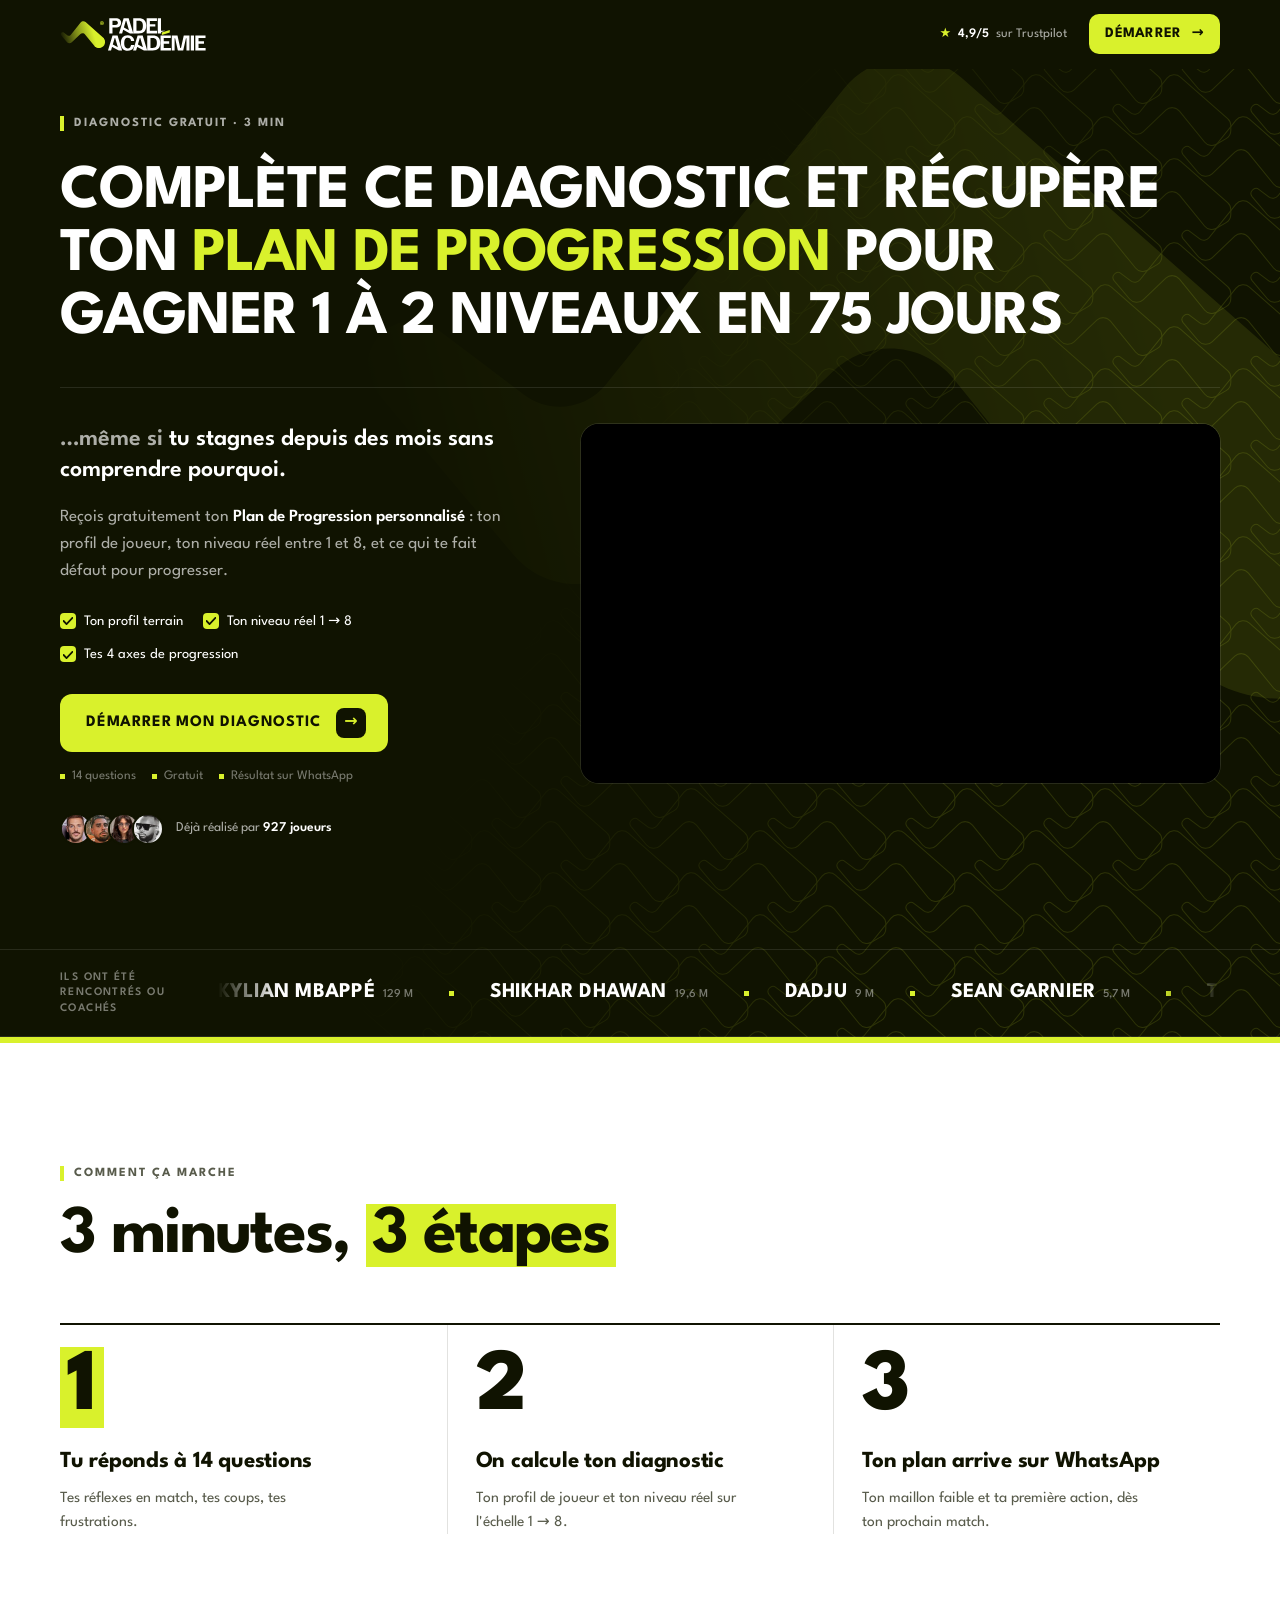
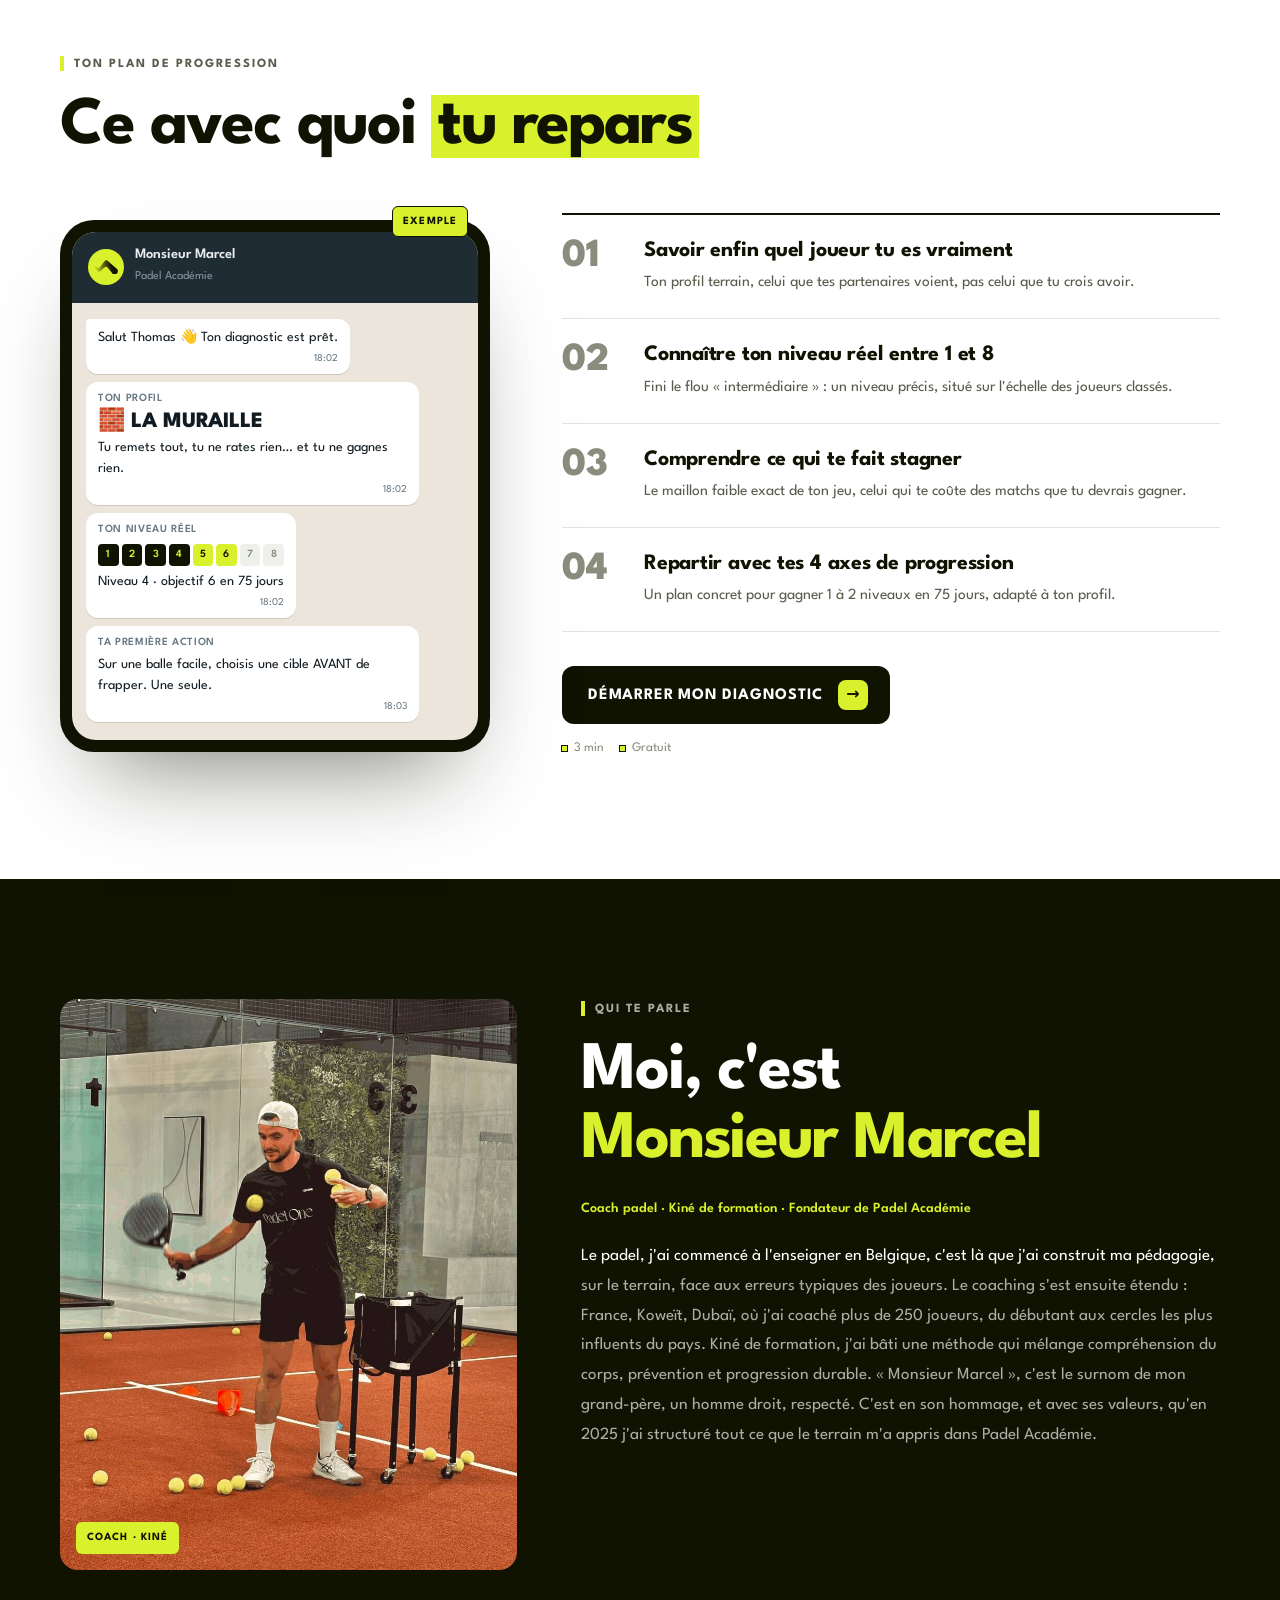
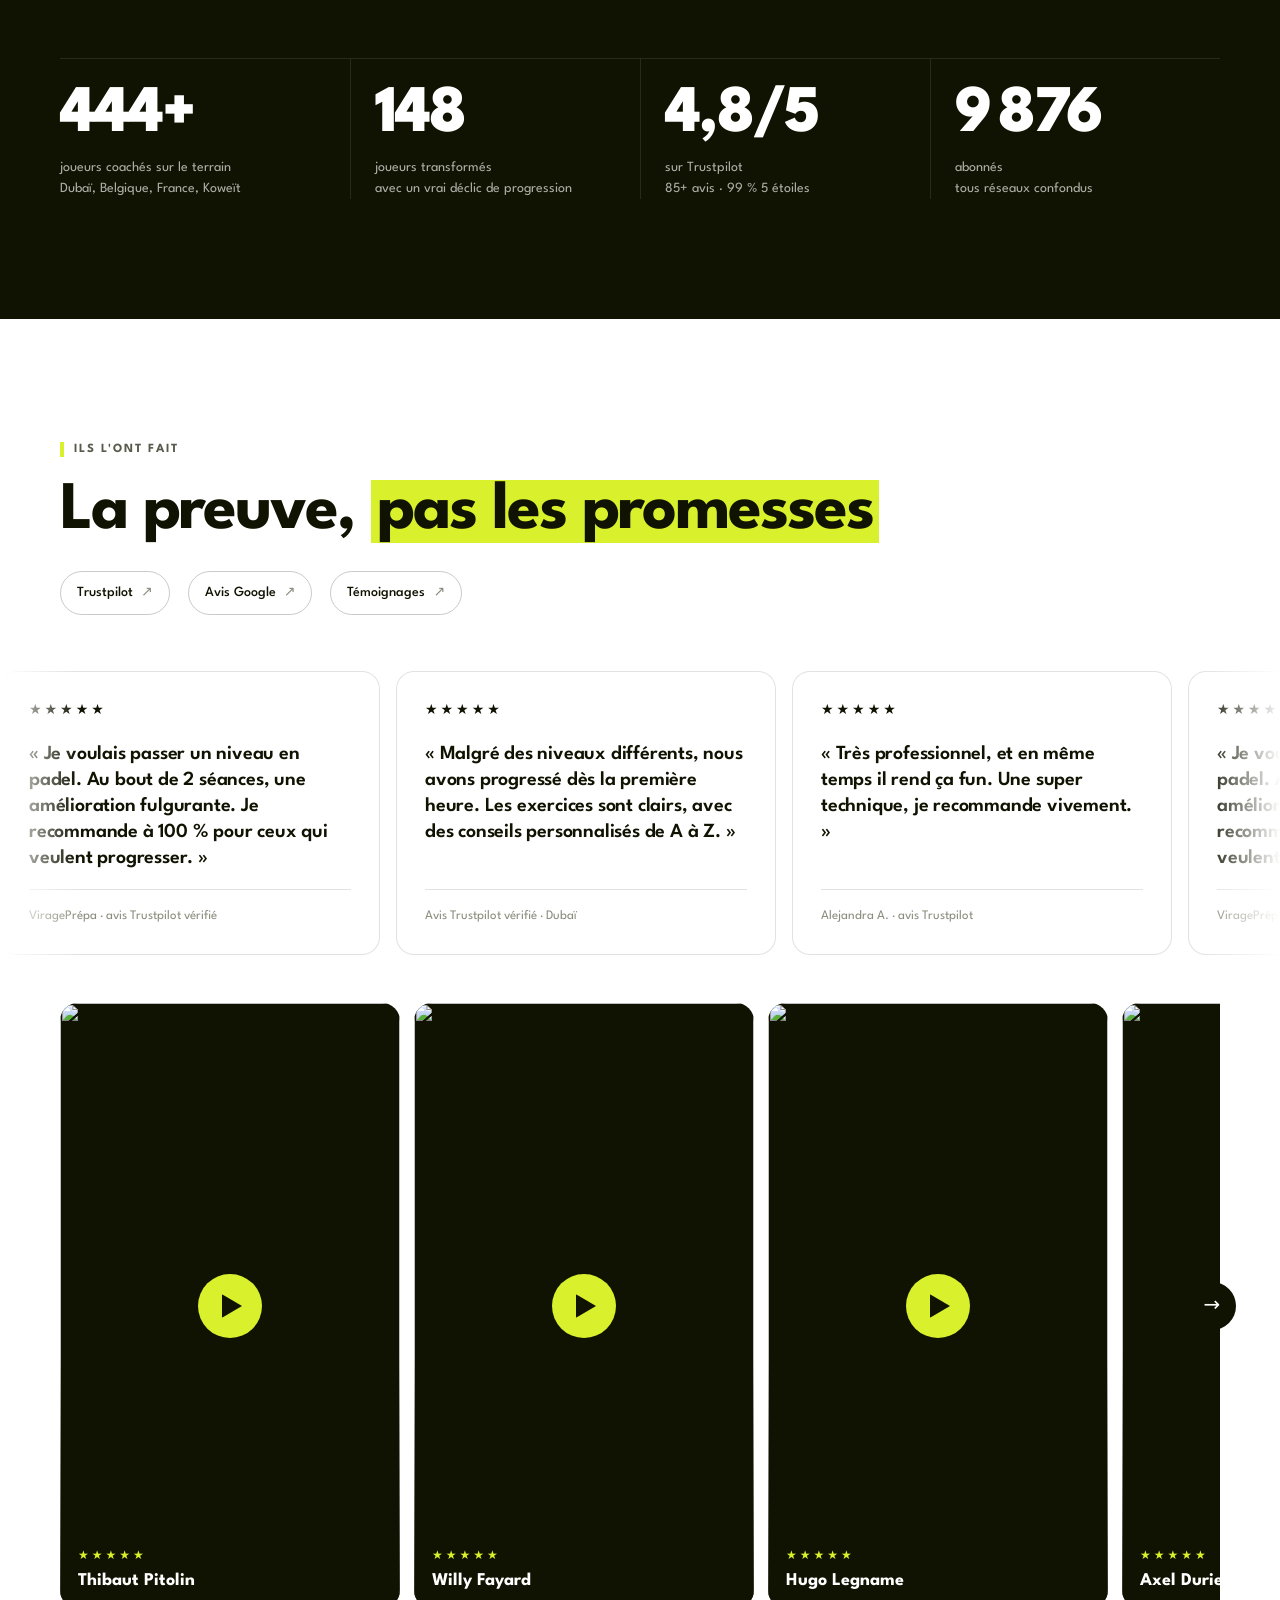
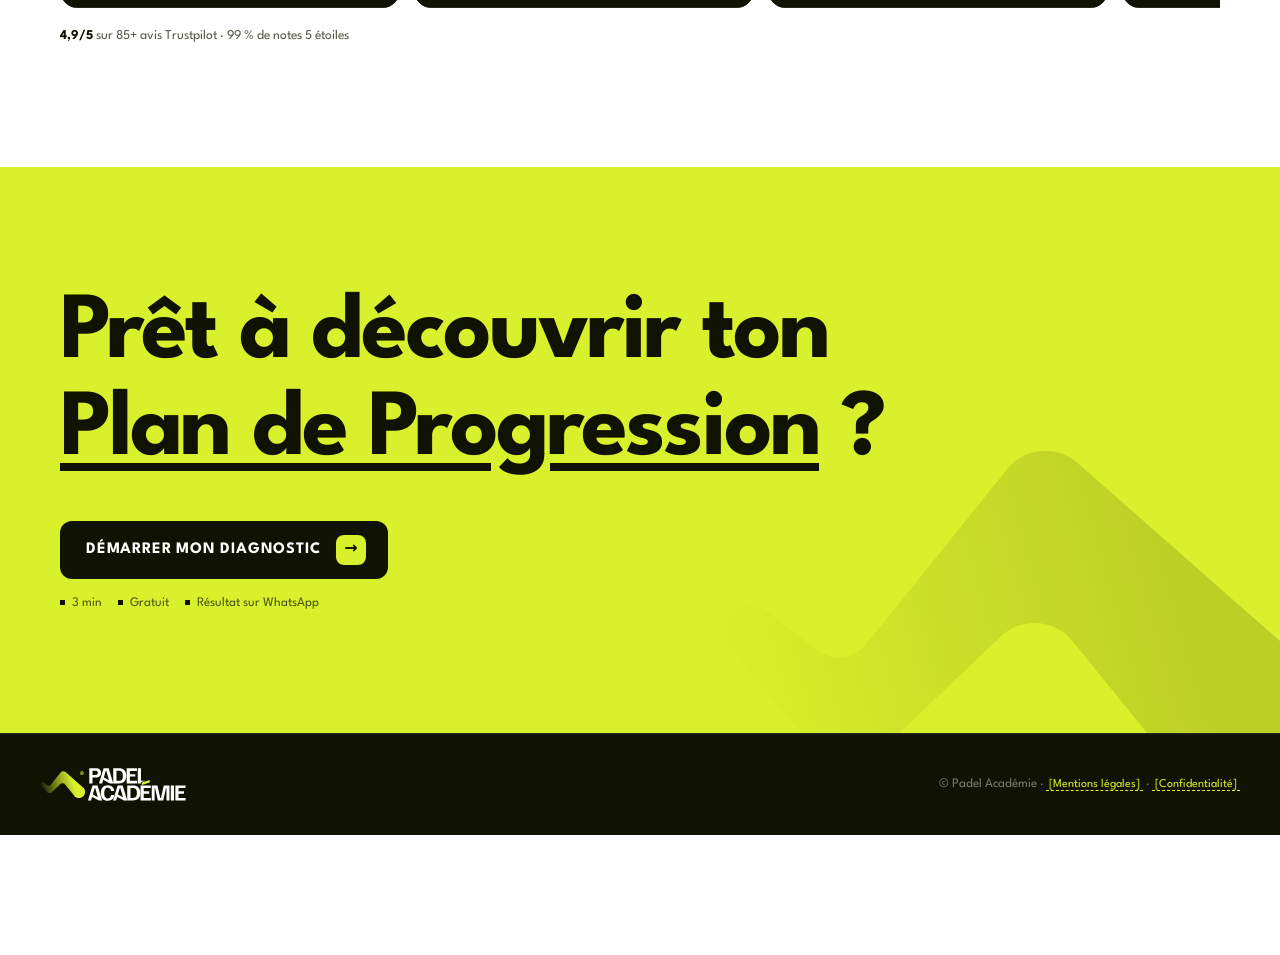
==== commit cbc6918a: "fix(funnel): la VSL VTurb va dans le haut de la landing du quiz, plus sur la page merci Co-Authored-" ====
--- a/index.html
+++ b/index.html
@@ -21,6 +21,15 @@
 <link rel="preconnect" href="https://fonts.gstatic.com" crossorigin>
 <link href="https://fonts.googleapis.com/css2?family=League+Spartan:wght@400;500;600;700;800&display=swap" rel="stylesheet">
 <link rel="stylesheet" href="/assets/funnel.css">
+<!-- VTurb : code de vitesse du lecteur de la VSL, à garder dans le head -->
+<script>!function(i,n){i._plt=i._plt||(n&&n.timeOrigin?n.timeOrigin+n.now():Date.now())}(window,performance);</script>
+<link rel="preload" href="https://scripts.converteai.net/9ac87a8c-d64c-4485-bd6c-b2a77a8c43be/players/6ae3904ff2699dc279ce323d/v4/player.js" as="script">
+<link rel="preload" href="https://scripts.converteai.net/lib/js/smartplayer-wc/v4/smartplayer.js" as="script">
+<link rel="preload" href="https://cdn.converteai.net/9ac87a8c-d64c-4485-bd6c-b2a77a8c43be/6ae3903de18a71ff7748c2f0/main.m3u8" as="fetch">
+<link rel="dns-prefetch" href="https://cdn.converteai.net">
+<link rel="dns-prefetch" href="https://scripts.converteai.net">
+<link rel="dns-prefetch" href="https://images.converteai.net">
+<link rel="dns-prefetch" href="https://license.vturb.com">
 <script>document.documentElement.classList.add('js')</script>
 </head>
 <body>
@@ -73,11 +82,11 @@
           </div>
         </div>
         <div class="media up" style="--d:.18s">
-          <!-- [VIDÉO 1 MIN DE LOUIS : remplacer ce bloc par l'embed] -->
-          <div class="video" role="button" aria-label="Vidéo de Monsieur Marcel">
-            <div class="play"><svg width="22" height="26"><use href="#play"/></svg></div>
-            <div class="cap"><b>Monsieur Marcel</b> · <span class="ph">pourquoi ce diagnostic</span><span class="dur">1 MIN</span></div>
+          <!-- VSL VTurb (11 min 54) -->
+          <div class="vsl">
+            <vturb-smartplayer id="vid-6ae3904ff2699dc279ce323d" style="display:block;margin:0 auto;width:100%"><div class="vturb-player-placeholder" style="position:relative;width:100%;padding:56.25% 0 0;z-index:0;background-color:black"></div></vturb-smartplayer>
           </div>
+          <script>var s=document.createElement("script");s.src="https://scripts.converteai.net/9ac87a8c-d64c-4485-bd6c-b2a77a8c43be/players/6ae3904ff2699dc279ce323d/v4/player.js",s.async=!0,document.head.appendChild(s);</script>
         </div>
       </div>
     </div>
--- a/assets/funnel.css
+++ b/assets/funnel.css
@@ -85,6 +85,7 @@
 .video .cap{position:absolute;left:18px;right:18px;bottom:16px;display:flex;align-items:center;gap:8px;font-size:13px;color:var(--md);z-index:1}
 .video .cap b{color:var(--td);font-weight:600}
 .video .dur{margin-left:auto;padding:4px 9px;border-radius:6px;background:rgba(0,0,0,.6);font-family:var(--display);font-weight:600;font-size:11px;letter-spacing:.08em;color:var(--td)}
+.vsl{border-radius:var(--r);overflow:hidden;background:#000}
 
 /* ---------- placeholders (contenus à fournir) ---------- */
 .ph{background:rgba(217,241,44,.55);color:var(--ink);border-bottom:1px dashed var(--ink);font-size:.92em;padding:0 3px}
@@ -269,7 +270,7 @@
 .hero .memesi em{font-style:normal;color:var(--td)}
 .hero .lead{max-width:520px;margin-bottom:24px}
 .hero .chips{gap:10px 20px;margin-bottom:28px;color:var(--td)}
-.hero .video{box-shadow:0 0 0 1px var(--lined)}
+.hero .video,.hero .vsl{box-shadow:0 0 0 1px var(--lined)}
 
 /* bandeau des noms */
 .strip{border-top:1px solid var(--lined);border-bottom:1px solid var(--lined);padding:20px 0}
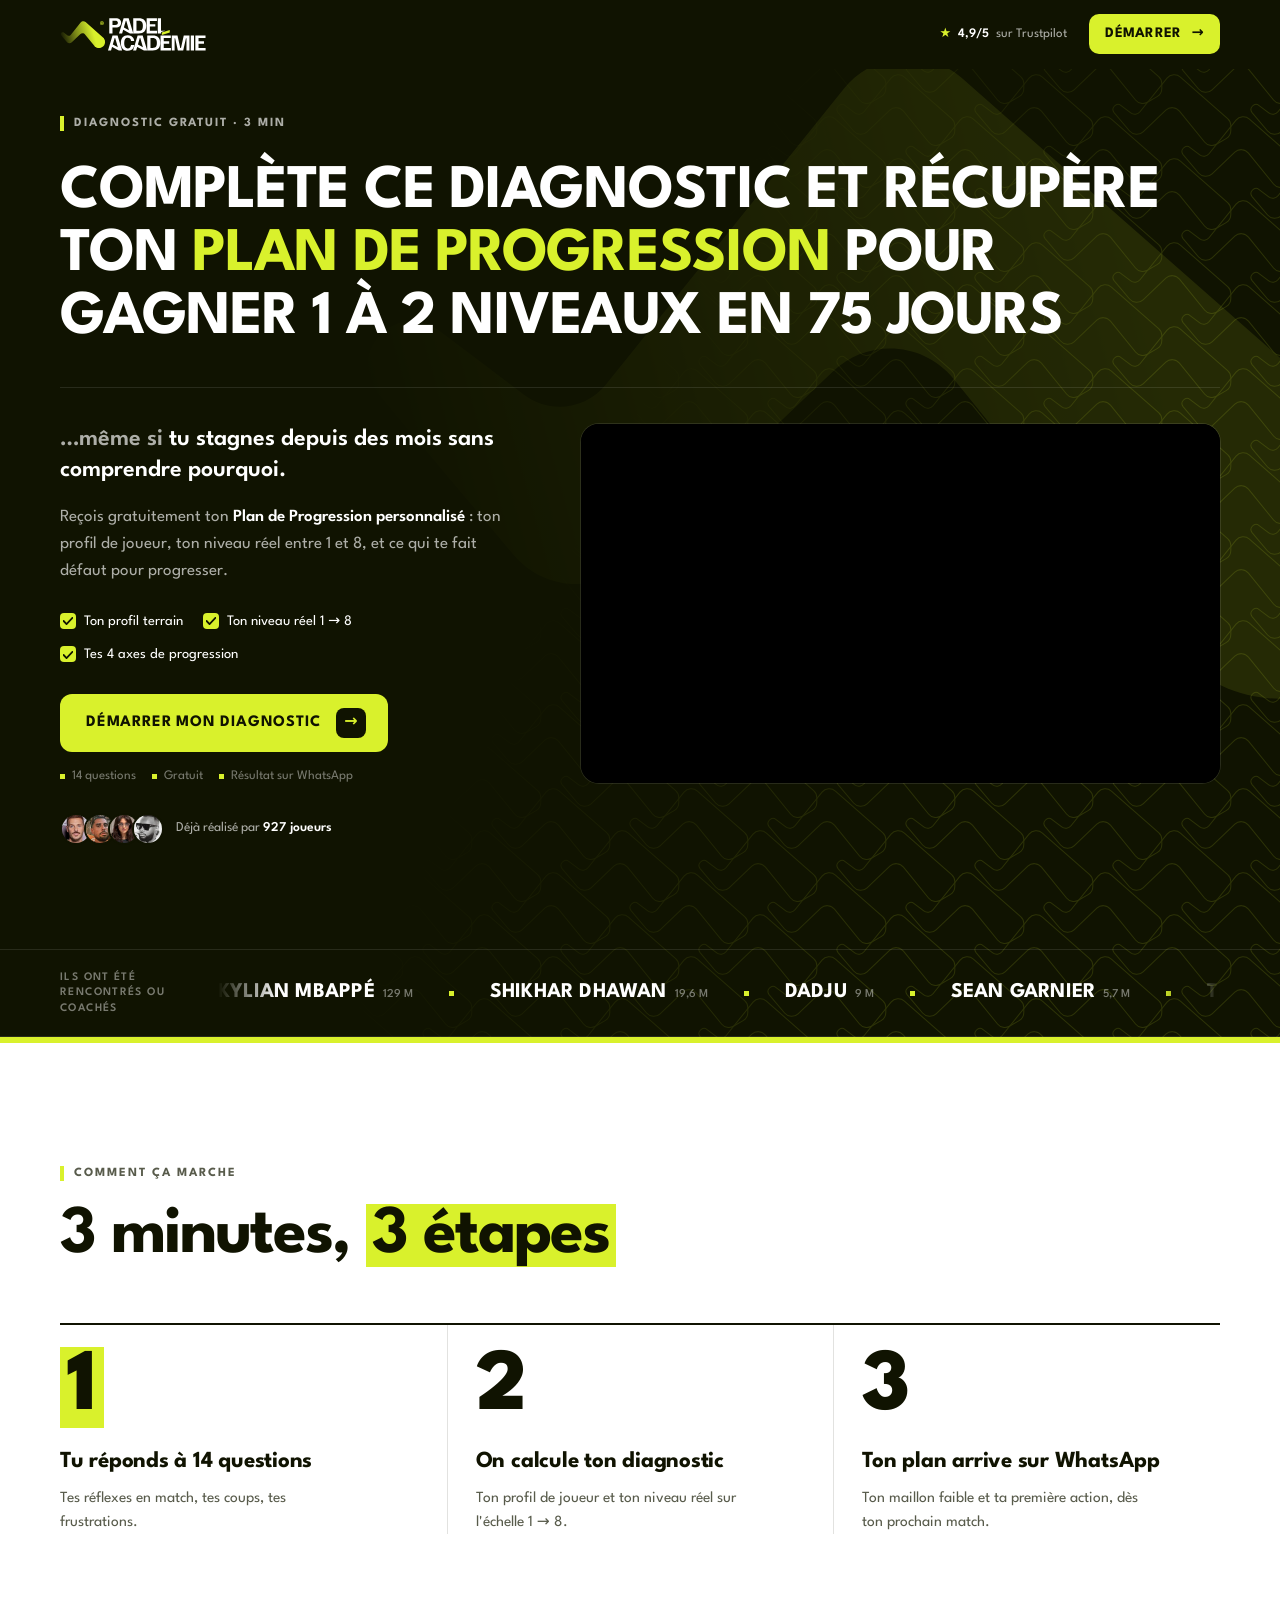
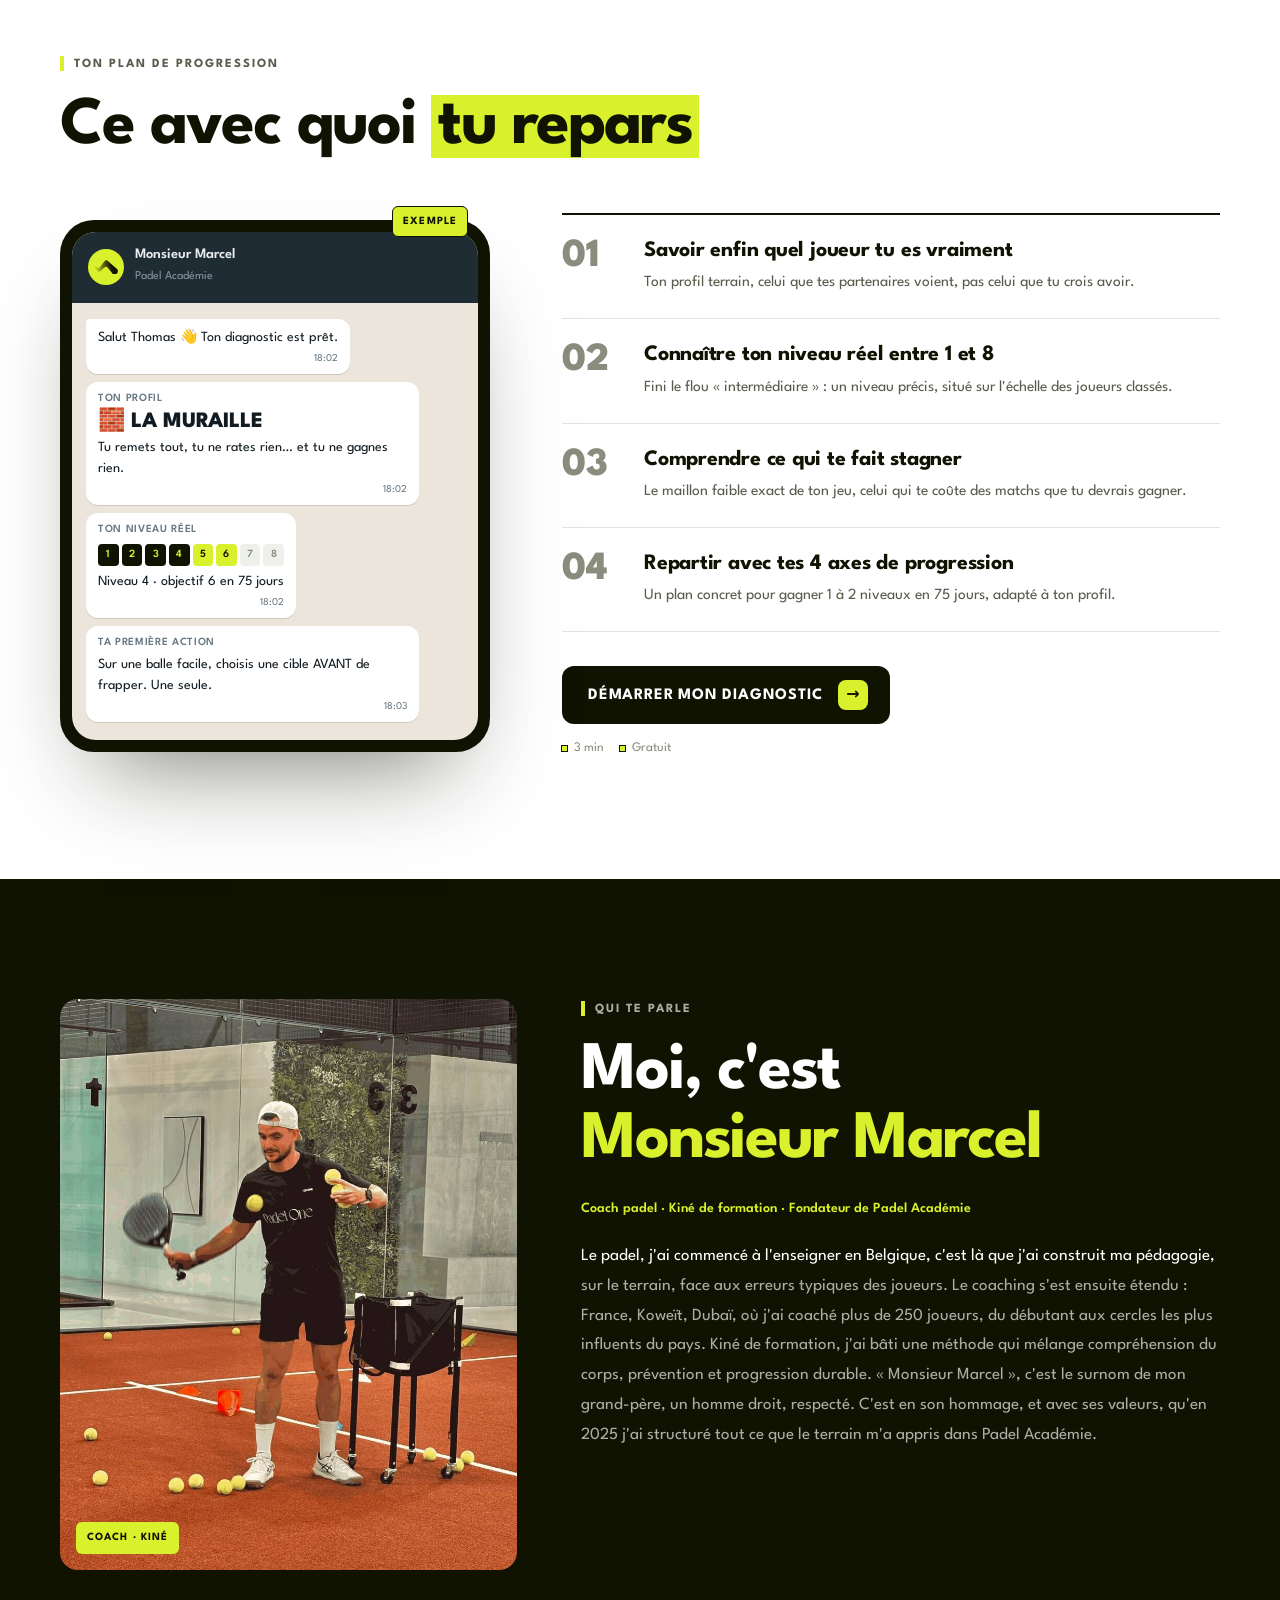
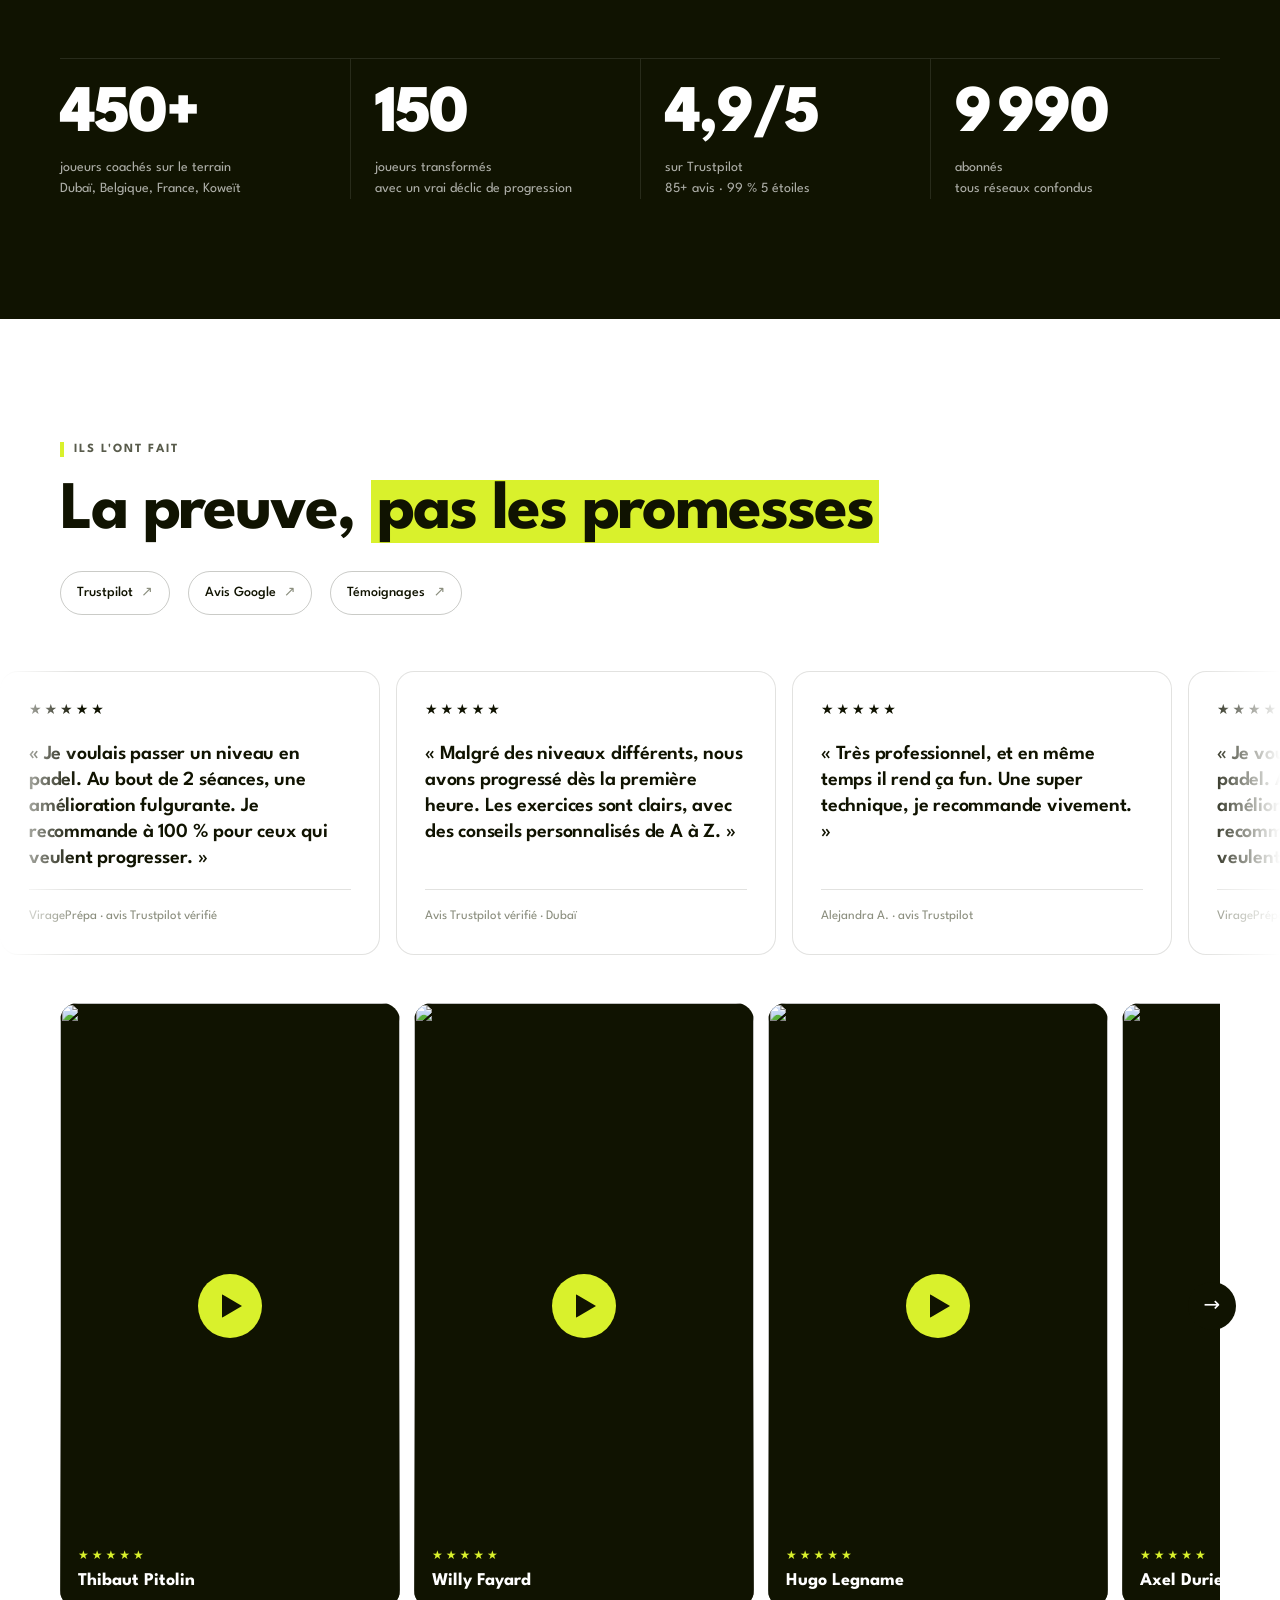
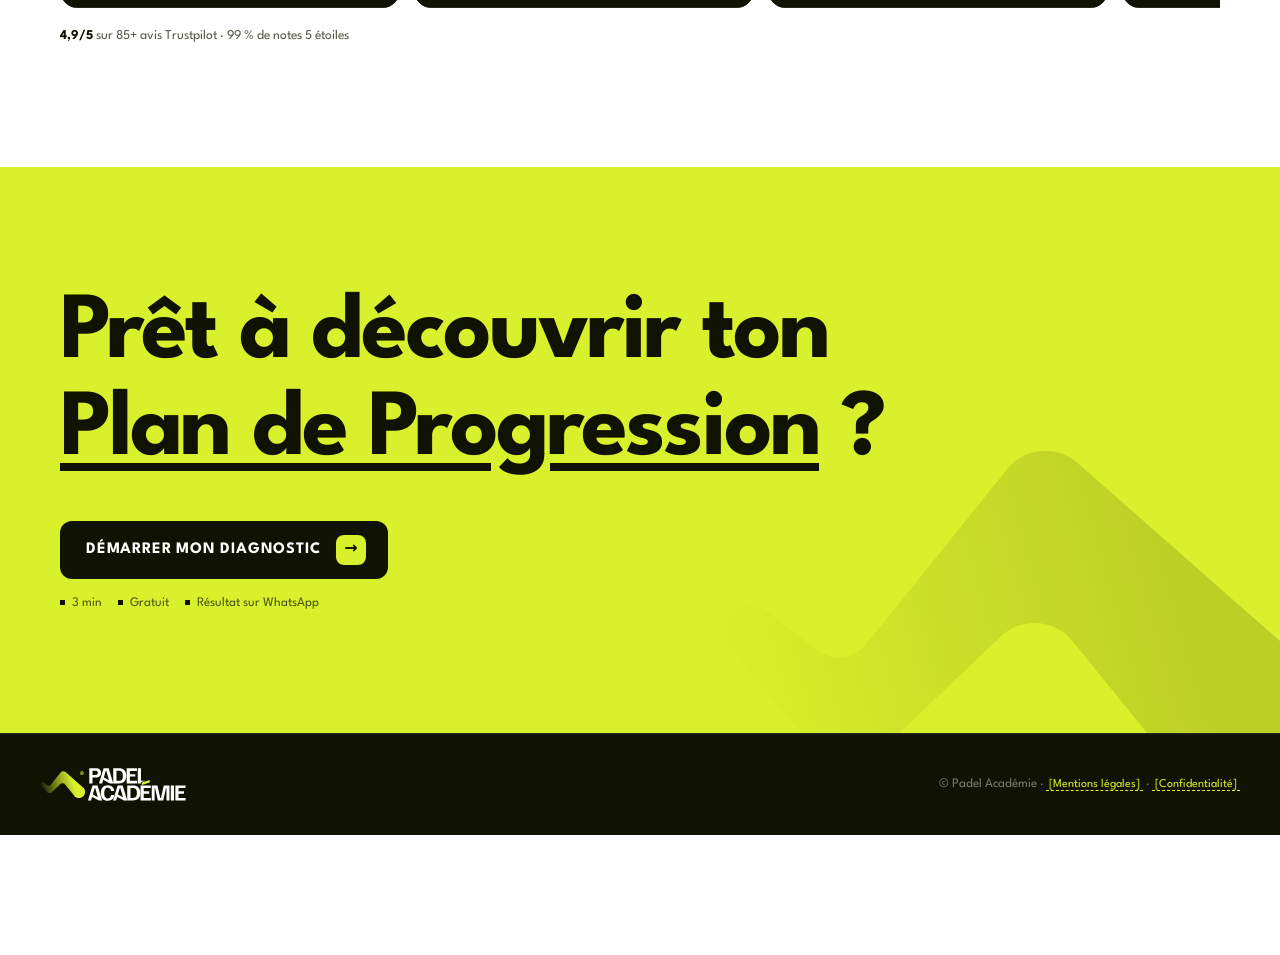
==== commit 1fbaea85: "fix(funnel): la VSL ne relance le son qu'au clic sur la vidéo et se met en pause au démarrage du qui" ====
--- a/index.html
+++ b/index.html
@@ -86,7 +86,13 @@
           <div class="vsl">
             <vturb-smartplayer id="vid-6ae3904ff2699dc279ce323d" style="display:block;margin:0 auto;width:100%"><div class="vturb-player-placeholder" style="position:relative;width:100%;padding:56.25% 0 0;z-index:0;background-color:black"></div></vturb-smartplayer>
           </div>
-          <script>var s=document.createElement("script");s.src="https://scripts.converteai.net/9ac87a8c-d64c-4485-bd6c-b2a77a8c43be/players/6ae3904ff2699dc279ce323d/v4/player.js",s.async=!0,document.head.appendChild(s);</script>
+          <script>
+          /* L'option autoUnmute du Smart Autoplay VTurb relance la VSL depuis le début avec le son au premier clic ou toucher
+             n'importe où sur la page (même pour défiler ou lancer le quiz). On la coupe dans la config que player.js passe
+             au lecteur via el.start(config) : seul un clic sur la vidéo lance le son. */
+          (function(el){Object.defineProperty(el,'start',{configurable:true,set:function(f){Object.defineProperty(el,'start',{configurable:true,writable:true,value:function(c){((c.smartAutoPlay||{}).items||[]).forEach(function(i){i.autoUnmute=false;});return f.call(this,c);}});}});})(document.getElementById('vid-6ae3904ff2699dc279ce323d'));
+          var s=document.createElement("script");s.src="https://scripts.converteai.net/9ac87a8c-d64c-4485-bd6c-b2a77a8c43be/players/6ae3904ff2699dc279ce323d/v4/player.js",s.async=!0,document.head.appendChild(s);
+          </script>
         </div>
       </div>
     </div>
@@ -488,6 +494,7 @@
 function clearSave(){try{localStorage.removeItem(KEY);}catch(e){}}
 
 function go(){
+  var vsl=document.querySelector('vturb-smartplayer');if(vsl&&vsl.pause)vsl.pause();
   $('landing').classList.add('hidden');$('quiz').classList.remove('hidden');document.body.classList.add('inquiz');$('sticky').classList.remove('on');window.scrollTo(0,0);
   var s=restore();
   if(s){ps=s.ps;ls=s.ls;rep=s.rep;douleurs=s.douleurs;hist=s.hist;Qs.forEach(function(q){q._vu=s.vus.indexOf(q.id)>=0;});px('QuizResume');afficher(s.cur);}
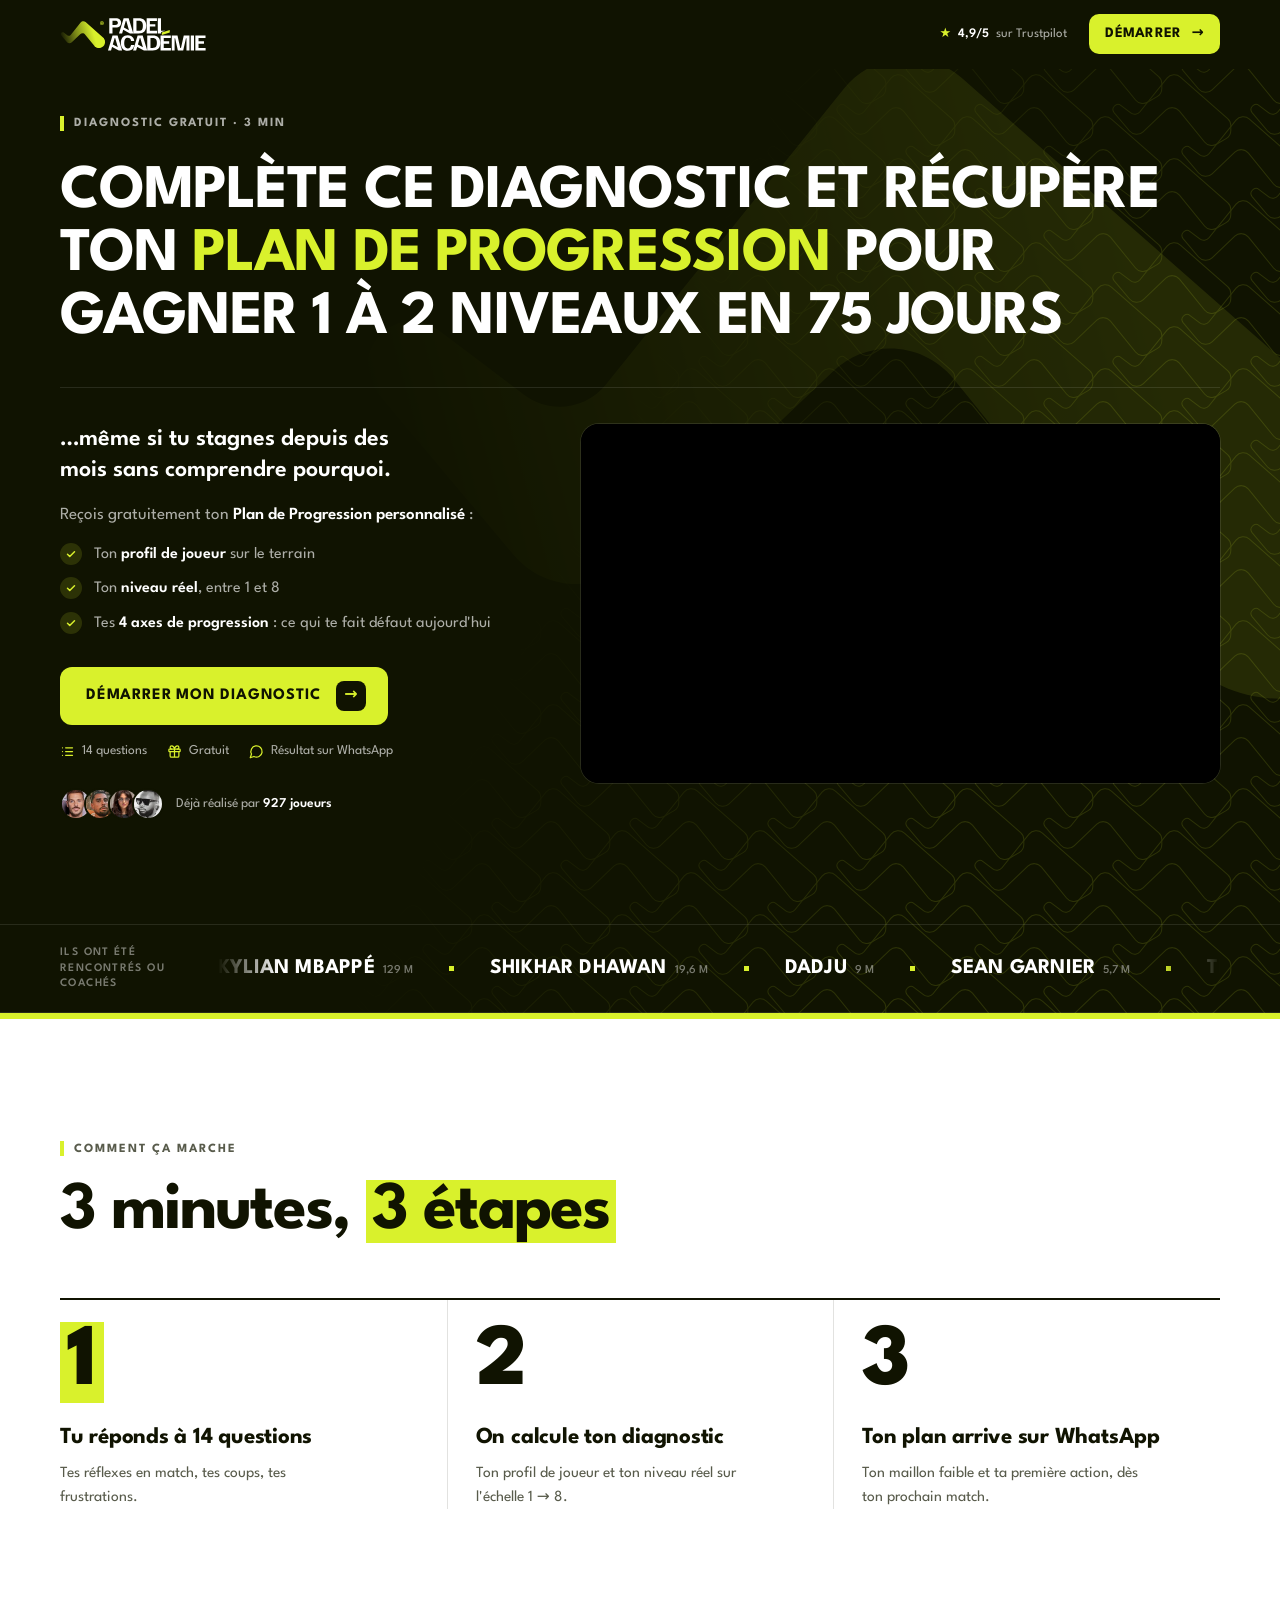
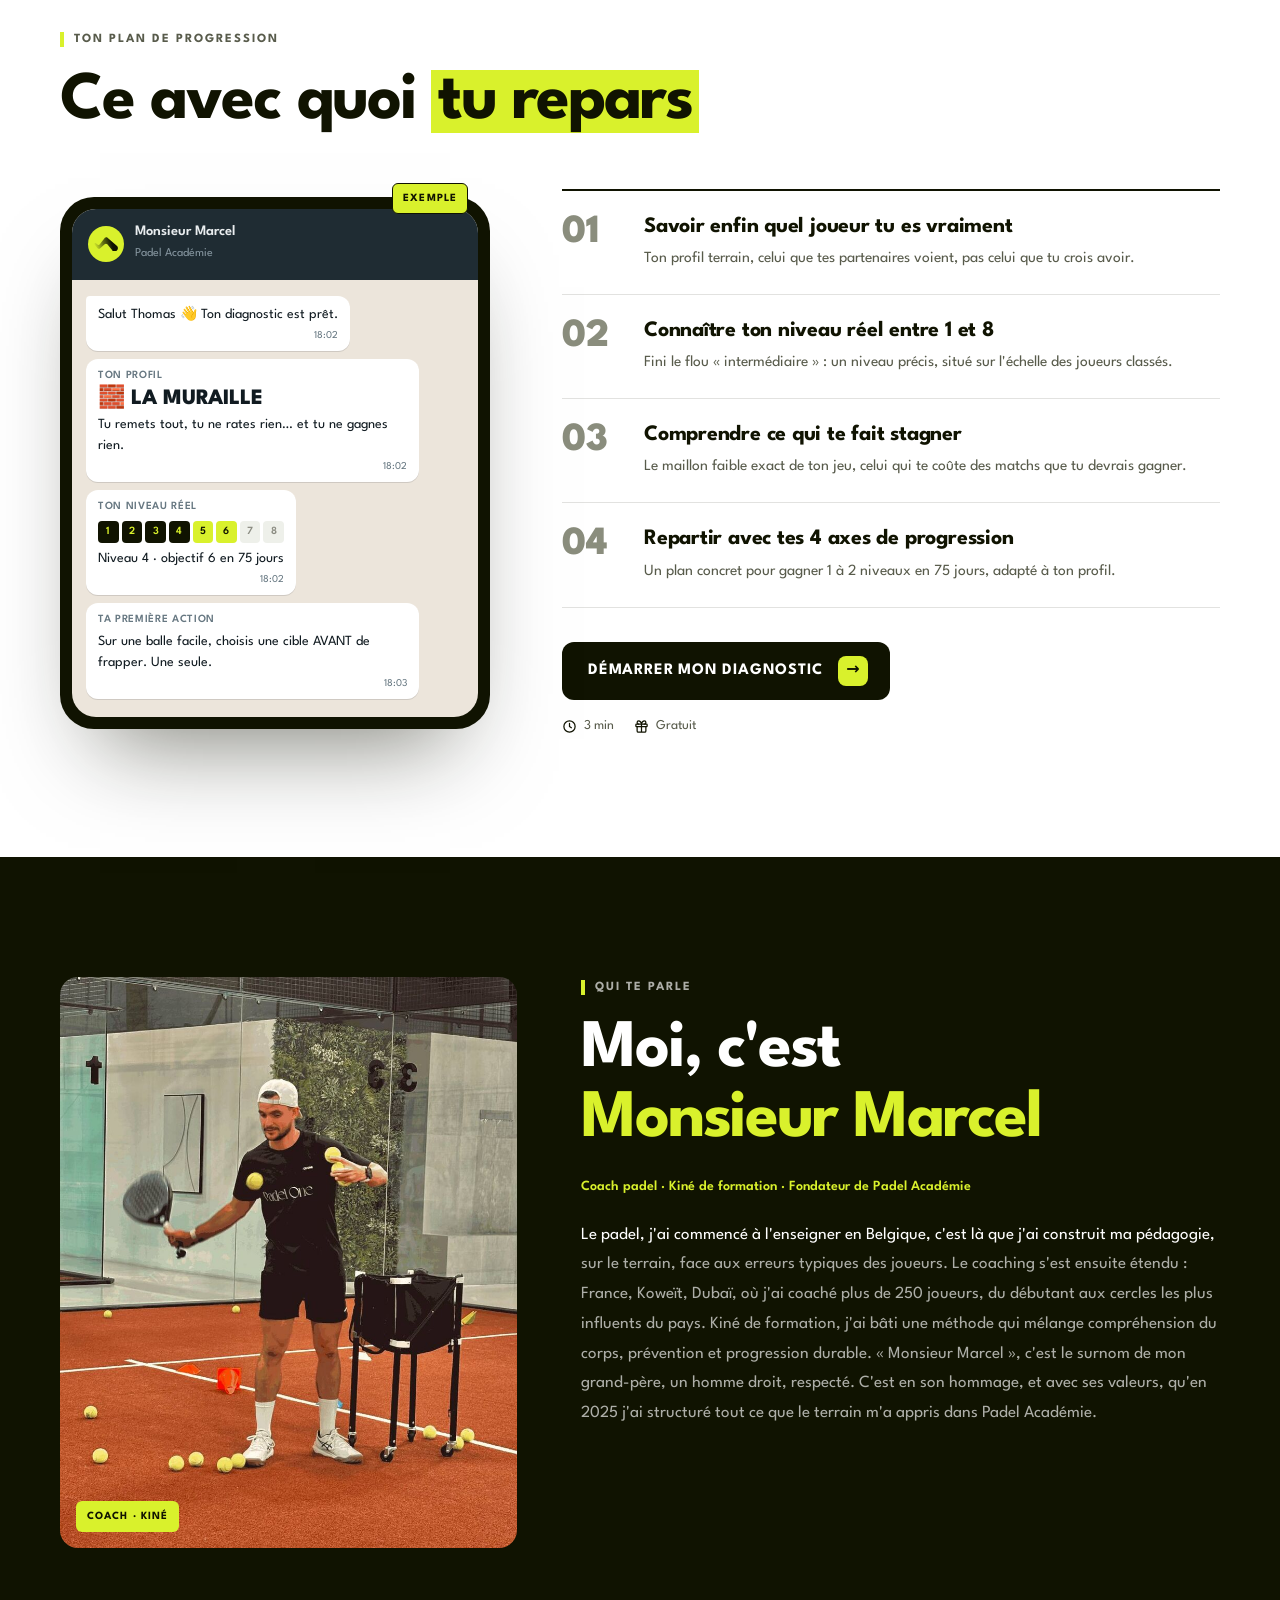
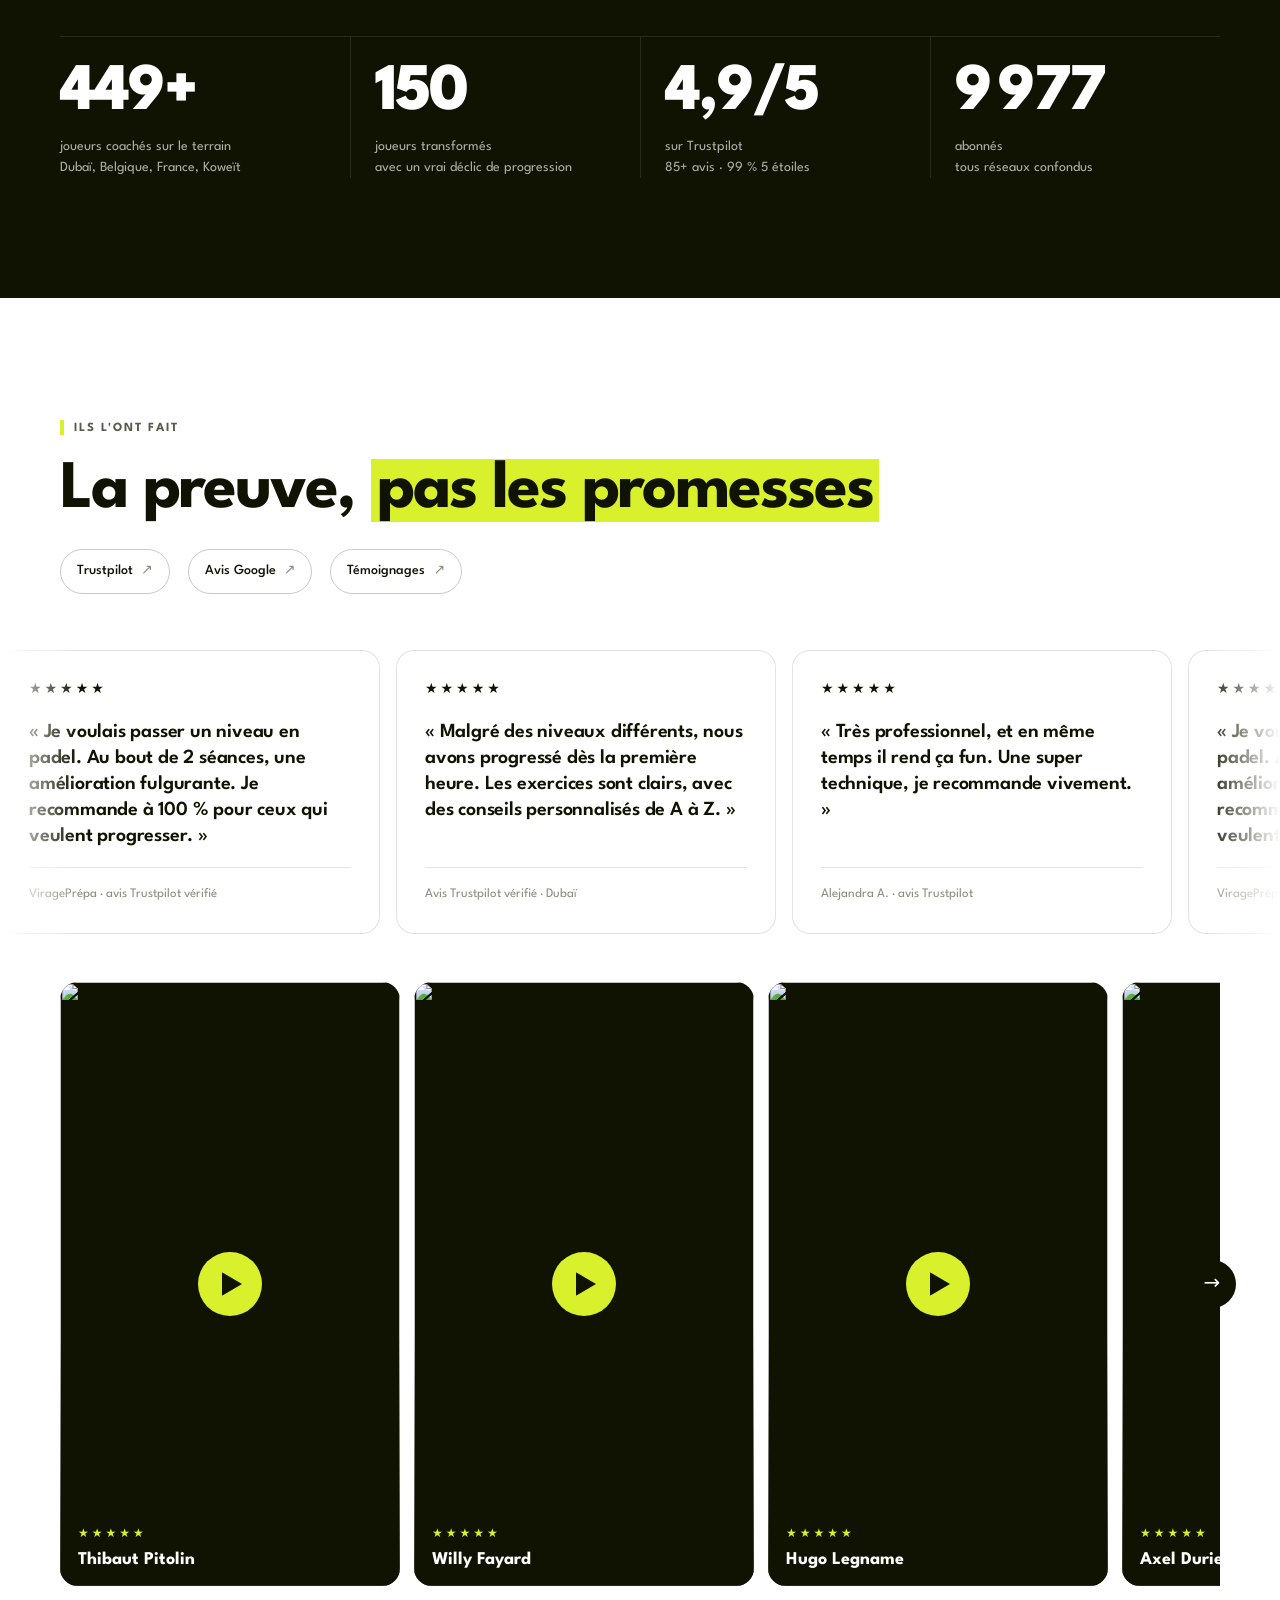
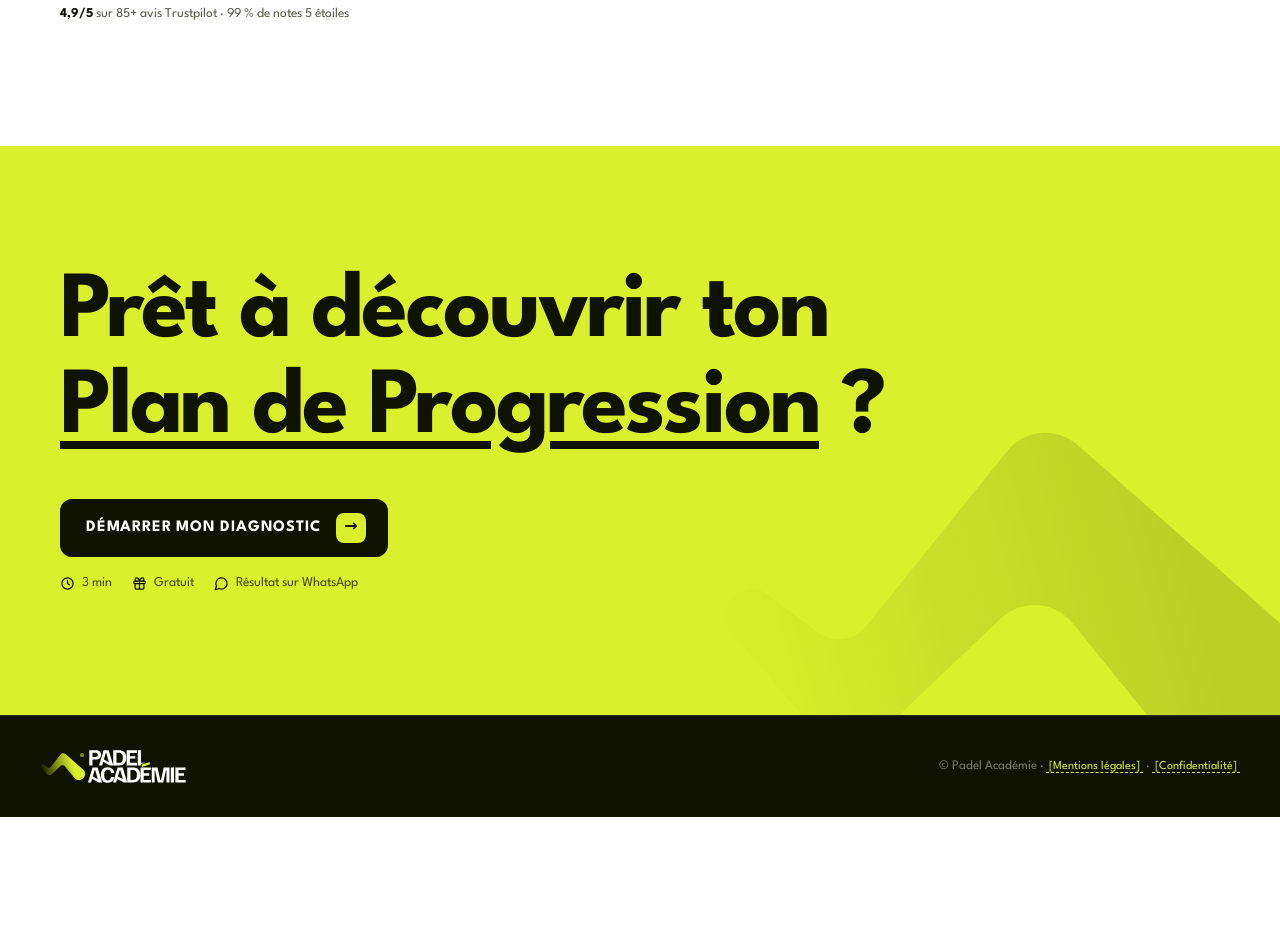
==== commit a0f0fc75: "feat(funnel): haut de la landing plus propre, liste des livrables cochée et icônes sous les boutons " ====
--- a/index.html
+++ b/index.html
@@ -45,6 +45,10 @@
   <symbol id="pa-logo" viewBox="300 390 1316 298"><use href="#pa-body" fill="url(#pa-g)"/><use href="#pa-cap" fill="#D9F12C"/><path fill="#D9F12C" d="M 677.25 453.56 C 673.92 453.56 670.96 452.81 668.37 451.30 C 665.82 449.80 663.79 447.77 662.28 445.22 C 660.78 442.62 660.03 439.66 660.03 436.34 C 660.03 433.01 660.78 430.05 662.28 427.46 C 663.79 424.86 665.82 422.83 668.37 421.37 C 670.96 419.87 673.92 419.12 677.25 419.12 C 680.58 419.12 683.54 419.87 686.13 421.37 C 688.73 422.87 690.76 424.92 692.21 427.52 C 693.72 430.07 694.47 433.01 694.47 436.34 C 694.47 439.66 693.72 442.62 692.21 445.22 C 690.71 447.77 688.66 449.80 686.07 451.30 C 683.51 452.81 680.58 453.56 677.25 453.56 Z M 677.25 449.25 C 681.21 449.25 684.31 448.09 686.54 445.77 C 688.82 443.44 689.96 440.30 689.96 436.34 C 689.96 432.37 688.82 429.23 686.54 426.91 C 684.31 424.58 681.21 423.42 677.25 423.42 C 673.29 423.42 670.17 424.58 667.89 426.91 C 665.66 429.23 664.54 432.37 664.54 436.34 C 664.54 440.30 665.66 443.44 667.89 445.77 C 670.17 448.09 673.29 449.25 677.25 449.25 Z M 670.07 444.54 L 670.07 428.14 L 679.10 428.14 C 681.19 428.14 682.74 428.57 683.74 429.44 C 684.75 430.30 685.25 431.49 685.25 432.99 C 685.25 433.99 684.97 434.88 684.42 435.66 C 683.92 436.43 683.15 437.00 682.10 437.36 L 685.72 444.19 L 685.72 444.54 L 680.46 444.54 L 677.18 438.18 L 675.07 438.18 L 675.07 444.54 Z M 675.07 434.76 L 677.73 434.76 C 678.32 434.76 678.84 434.67 679.30 434.49 C 679.76 434.26 679.98 433.81 679.98 433.12 C 679.98 432.40 679.76 431.92 679.30 431.69 C 678.84 431.46 678.32 431.35 677.73 431.35 L 675.07 431.35 Z"/><path fill="currentColor" d="M 743.84 528.85 L 743.84 393 L 800.62 393 C 818.03 393 830.75 396.71 838.76 404.14 C 846.77 411.46 850.78 421.33 850.78 433.75 C 850.78 446.17 846.77 456.10 838.76 463.53 C 830.86 470.96 818.15 474.68 800.62 474.68 L 772.75 474.68 L 772.75 528.85 Z M 772.75 452.73 L 796.26 452.73 C 804.16 452.73 810.31 451.40 814.73 448.73 C 819.25 445.94 821.52 441.01 821.52 433.92 C 821.52 426.96 819.25 422.08 814.73 419.30 C 810.31 416.39 804.16 414.94 796.26 414.94 L 772.75 414.94 Z M 832.27 528.85 L 832.27 527.80 L 873.20 393 L 919.01 393 L 960.11 527.80 L 960.11 528.85 L 930.16 528.85 L 897.24 415.64 L 893.06 415.64 L 859.79 528.85 Z M 866.24 494.88 L 872.33 472.94 L 921.91 500.5 L 930.16 528.85 Z M 960.11 528.85 L 960.11 393 L 1008.53 393 C 1032.68 393 1050.21 398.98 1061.13 410.93 C 1072.04 422.78 1077.50 439.44 1077.50 460.92 C 1077.50 482.40 1072.04 499.12 1061.13 511.08 C 1050.21 522.92 1032.68 528.85 1008.53 528.85 Z M 989.37 506.20 L 1006.79 506.20 C 1015.73 506.20 1023.16 504.87 1029.08 502.20 C 1035.12 499.41 1039.65 494.76 1042.67 488.26 C 1045.69 481.65 1047.19 472.53 1047.19 460.92 C 1047.19 449.31 1045.69 440.25 1042.67 433.75 C 1039.65 427.13 1035.12 422.49 1029.08 419.82 C 1023.16 417.03 1015.73 415.64 1006.79 415.64 L 989.37 415.64 Z M 1081.41 528.85 L 1081.41 393 L 1174.07 393 L 1174.07 415.98 L 1110.33 415.98 L 1110.33 445.94 L 1159.44 445.94 L 1159.44 467.19 L 1110.33 467.19 L 1110.33 505.85 L 1175.12 505.85 L 1175.12 528.85 Z M 1181.69 528.85 L 1181.69 393 L 1210.95 393 L 1210.95 505.85 L 1250.5 505.85 L 1212 516.5 L 1212 528.85 Z M 732 683.85 L 732 682.80 L 772.92 548 L 818.73 548 L 859.83 682.80 L 859.83 683.85 L 829.88 683.85 L 796.96 570.64 L 792.78 570.64 L 759.51 683.85 Z M 765.96 649.88 L 772.05 627.94 L 821.34 654.5 L 829.88 683.85 Z M 910.53 686.46 C 890.79 686.46 875.46 680.25 864.55 667.82 C 853.75 655.40 848.35 638.10 848.35 615.92 C 848.35 593.98 853.69 576.73 864.37 564.19 C 875.06 551.65 890.39 545.38 910.35 545.38 C 922.32 545.38 932.53 547.65 941.01 552.17 C 949.48 556.59 956.10 562.74 960.86 570.64 C 965.62 578.53 968.41 587.59 969.23 597.81 L 940.14 597.81 C 939.21 588.28 936.13 580.85 930.91 575.51 C 925.68 570.06 918.89 567.33 910.53 567.33 C 899.96 567.33 892.01 571.57 886.67 580.04 C 881.33 588.52 878.66 600.53 878.66 616.09 C 878.66 632.23 881.39 644.37 886.84 652.5 C 892.42 660.51 900.25 664.51 910.35 664.51 C 919.07 664.51 925.97 661.73 931.08 656.15 C 936.31 650.58 939.32 643.21 940.14 634.03 L 969.23 634.03 C 968.41 644.25 965.62 653.31 960.86 661.20 C 956.10 669.10 949.48 675.31 941.01 679.84 C 932.65 684.25 922.49 686.46 910.53 686.46 Z M 958.68 683.85 L 958.68 682.80 L 999.61 548 L 1045.41 548 L 1086.52 682.80 L 1086.52 683.85 L 1056.56 683.85 L 1023.64 570.64 L 1019.46 570.64 L 986.20 683.85 Z M 992.64 649.88 L 998.74 627.94 L 1048.03 654.5 L 1056.56 683.85 Z M 1086.52 683.85 L 1086.52 548 L 1134.94 548 C 1159.08 548 1176.62 553.98 1187.53 565.93 C 1198.45 577.78 1203.91 594.44 1203.91 615.92 C 1203.91 637.40 1198.45 654.12 1187.53 666.08 C 1176.62 677.92 1159.08 683.85 1134.94 683.85 Z M 1115.78 661.20 L 1133.19 661.20 C 1142.14 661.20 1149.57 659.87 1155.49 657.20 C 1161.53 654.41 1166.05 649.76 1169.07 643.26 C 1172.09 636.65 1173.60 627.53 1173.60 615.92 C 1173.60 604.31 1172.09 595.25 1169.07 588.75 C 1166.05 582.13 1161.53 577.49 1155.49 574.82 C 1149.57 572.03 1142.14 570.64 1133.19 570.64 L 1115.78 570.64 Z M 1206.77 683.85 L 1206.77 548 L 1299.43 548 L 1299.43 570.98 L 1235.69 570.98 L 1235.69 600.94 L 1284.80 600.94 L 1284.80 622.19 L 1235.69 622.19 L 1235.69 660.85 L 1300.48 660.85 L 1300.48 683.85 Z M 1308.10 683.85 L 1308.10 548 L 1359.65 548 L 1384.91 660.85 L 1391.17 660.85 L 1416.43 548 L 1467.98 548 L 1467.98 683.85 L 1440.81 683.85 L 1440.81 572.03 L 1436.28 572.03 L 1411.55 683.85 L 1363.14 683.85 L 1338.40 572.03 L 1333.87 572.03 L 1333.87 683.85 Z M 1479.81 683.85 L 1479.81 548 L 1509.07 548 L 1509.07 683.85 Z M 1520.90 683.85 L 1520.90 548 L 1613.56 548 L 1613.56 570.98 L 1549.82 570.98 L 1549.82 600.94 L 1598.93 600.94 L 1598.93 622.19 L 1549.82 622.19 L 1549.82 660.85 L 1614.60 660.85 L 1614.60 683.85 Z"/><path fill="#D9F12C" d="M 1218.5 520.41 L 1290 499 L 1290 522 L 1218.5 543.41 Z"/></symbol>
   <symbol id="play" viewBox="0 0 22 26"><path d="M0 0 L22 13 L0 26 Z" fill="#101301"/></symbol>
   <symbol id="check" viewBox="0 0 34 26"><path d="M2 13 L12 23 L32 3" stroke="#101301" stroke-width="5" stroke-linecap="round" stroke-linejoin="round" fill="none"/></symbol>
+  <symbol id="i-liste" viewBox="0 0 24 24" fill="none" stroke="currentColor" stroke-width="2" stroke-linecap="round" stroke-linejoin="round"><path d="M9 6h11M9 12h11M9 18h11M4 6h.01M4 12h.01M4 18h.01"/></symbol>
+  <symbol id="i-temps" viewBox="0 0 24 24" fill="none" stroke="currentColor" stroke-width="2" stroke-linecap="round" stroke-linejoin="round"><circle cx="12" cy="12" r="9"/><path d="M12 7v5l3 2"/></symbol>
+  <symbol id="i-cadeau" viewBox="0 0 24 24" fill="none" stroke="currentColor" stroke-width="2" stroke-linecap="round" stroke-linejoin="round"><rect x="3" y="8" width="18" height="4" rx="1"/><path d="M12 8v13M19 12v7a2 2 0 0 1-2 2H7a2 2 0 0 1-2-2v-7M7.5 8a2.5 2.5 0 0 1 0-5C11 3 12 8 12 8s1-5 4.5-5a2.5 2.5 0 0 1 0 5"/></symbol>
+  <symbol id="i-message" viewBox="0 0 24 24" fill="none" stroke="currentColor" stroke-width="2" stroke-linecap="round" stroke-linejoin="round"><path d="M7.9 20A9 9 0 1 0 4 16.1L2 22Z"/></symbol>
 </svg>
 
 <!-- ================================================================ LANDING -->
@@ -67,15 +71,15 @@
 
       <div class="row">
         <div class="copy2 up" style="--d:.12s">
-          <p class="memesi">…même si <em>tu stagnes depuis des mois sans comprendre pourquoi.</em></p>
-          <p class="lead">Reçois gratuitement ton <b>Plan de Progression personnalisé</b> : ton profil de joueur, ton niveau réel entre 1 et 8, et ce qui te fait défaut pour progresser.</p>
-          <div class="chips">
-            <span class="chip">Ton profil terrain</span>
-            <span class="chip">Ton niveau réel 1 → 8</span>
-            <span class="chip">Tes 4 axes de progression</span>
-          </div>
+          <p class="memesi">…même si tu stagnes depuis des mois sans comprendre pourquoi.</p>
+          <p class="lead">Reçois gratuitement ton <b>Plan de Progression personnalisé</b> :</p>
+          <ul class="inclus">
+            <li>Ton <b>profil de joueur</b> sur le terrain</li>
+            <li>Ton <b>niveau réel</b>, entre 1 et 8</li>
+            <li>Tes <b>4 axes de progression</b> : ce qui te fait défaut aujourd'hui</li>
+          </ul>
           <button class="btn" id="cta-hero" onclick="go()">Démarrer mon diagnostic <span class="arr">→</span></button>
-          <div class="micro"><span>14 questions</span><span>Gratuit</span><span>Résultat sur WhatsApp</span></div>
+          <div class="micro"><span><svg aria-hidden="true"><use href="#i-liste"/></svg>14 questions</span><span><svg aria-hidden="true"><use href="#i-cadeau"/></svg>Gratuit</span><span><svg aria-hidden="true"><use href="#i-message"/></svg>Résultat sur WhatsApp</span></div>
           <div class="avatars">
             <div class="stack"><img src="/assets/joueur-1.jpg" width="96" height="96" alt=""><img src="/assets/joueur-2.jpg" width="96" height="96" alt=""><img src="/assets/joueur-3.jpg" width="96" height="96" alt=""><img src="/assets/joueur-4.jpg" width="96" height="96" alt=""></div>
           <p>Déjà réalisé par <b>927 joueurs</b></p>
@@ -146,7 +150,7 @@
           </ol>
           <div class="plan-cta" data-r>
             <button class="btn" onclick="go()">Démarrer mon diagnostic <span class="arr">→</span></button>
-            <div class="micro"><span>3 min</span><span>Gratuit</span></div>
+            <div class="micro"><span><svg aria-hidden="true"><use href="#i-temps"/></svg>3 min</span><span><svg aria-hidden="true"><use href="#i-cadeau"/></svg>Gratuit</span></div>
           </div>
         </div>
       </div>
@@ -208,7 +212,7 @@
       <h2 class="display" data-r>Prêt à découvrir ton <em>Plan de Progression</em> ?</h2>
       <div data-r style="--d:.08s">
         <button class="btn" onclick="go()">Démarrer mon diagnostic <span class="arr">→</span></button>
-        <div class="micro"><span>3 min</span><span>Gratuit</span><span>Résultat sur WhatsApp</span></div>
+        <div class="micro"><span><svg aria-hidden="true"><use href="#i-temps"/></svg>3 min</span><span><svg aria-hidden="true"><use href="#i-cadeau"/></svg>Gratuit</span><span><svg aria-hidden="true"><use href="#i-message"/></svg>Résultat sur WhatsApp</span></div>
       </div>
     </div>
   </section>
--- a/assets/funnel.css
+++ b/assets/funnel.css
@@ -61,10 +61,10 @@
 .dark .btn,.sticky .btn{background:var(--lime);color:var(--ink)}
 .dark .btn .arr,.sticky .btn .arr{background:var(--ink);color:var(--lime)}
 .dark .btn:hover,.sticky .btn:hover{background:var(--lime2)}
-.micro{margin-top:14px;font-size:13px;color:var(--f);display:flex;gap:16px;flex-wrap:wrap}
+.micro{margin-top:16px;font-size:13.5px;color:var(--m);display:flex;gap:8px 20px;flex-wrap:wrap}
 .micro span{display:inline-flex;align-items:center;gap:7px}
-.micro span::before{content:'';width:5px;height:5px;background:var(--lime);box-shadow:0 0 0 1px var(--ink)}
-.dark .micro{color:var(--fd)}.dark .micro span::before{box-shadow:none}
+.micro svg{width:15px;height:15px;flex-shrink:0;color:var(--ink)}
+.dark .micro{color:var(--md)}.dark .micro svg{color:var(--lime)}
 .center .micro,.micro.c{justify-content:center}
 
 /* ---------- cartes & sections ---------- */
@@ -102,9 +102,7 @@
 .avatars p b{color:var(--td);font-weight:600}
 .chips{display:flex;flex-wrap:wrap;gap:8px 18px}
 .chip{display:inline-flex;align-items:center;gap:8px;font-size:14.5px;color:inherit}
-.chip::before{content:'';width:16px;height:16px;flex-shrink:0;border-radius:4px;background:var(--lime) center/10px no-repeat url("data:image/svg+xml,%3Csvg xmlns='http://www.w3.org/2000/svg' viewBox='0 0 34 26'%3E%3Cpath d='M2 13 L12 23 L32 3' stroke='%23101301' stroke-width='6' stroke-linecap='round' stroke-linejoin='round' fill='none'/%3E%3C/svg%3E")}
 .chip.link{padding:10px 16px;border:1px solid var(--line2);border-radius:999px;text-decoration:none;font-weight:500;font-size:14px;transition:background .2s,border-color .2s}
-.chip.link::before{display:none}
 .chip.link::after{content:'↗';color:var(--f);transition:transform .2s var(--ease)}
 .chip.link:hover{background:var(--card);border-color:var(--ink)}
 .chip.link:hover::after{transform:translate(2px,-2px);color:var(--ink)}
@@ -266,10 +264,12 @@
 .hero h1.display{font-size:clamp(29px,5.3vw,62px);line-height:1.02;letter-spacing:-.02em;text-transform:uppercase;text-wrap:pretty}
 .hero h1 .l2{color:var(--lime)}
 .hero .row{display:grid;gap:40px;margin-top:36px;border-top:1px solid var(--lined);padding-top:36px}
-.hero .memesi{font-family:var(--display);font-weight:600;font-size:clamp(20px,2.4vw,24px);line-height:1.3;color:var(--md);margin-bottom:18px}
-.hero .memesi em{font-style:normal;color:var(--td)}
-.hero .lead{max-width:520px;margin-bottom:24px}
-.hero .chips{gap:10px 20px;margin-bottom:28px;color:var(--td)}
+.hero .memesi{font-family:var(--display);font-weight:600;font-size:clamp(20px,2.4vw,24px);line-height:1.3;color:var(--td);margin-bottom:16px;text-wrap:balance}
+.hero .lead{max-width:520px;margin-bottom:14px}
+.inclus{list-style:none;display:grid;gap:11px;margin-bottom:32px}
+.inclus li{position:relative;padding-left:34px;font-size:16px;line-height:1.45;color:var(--md)}
+.inclus li b{color:var(--td);font-weight:600}
+.inclus li::before{content:'';position:absolute;left:0;top:0;width:22px;height:22px;border-radius:50%;background:rgba(217,241,44,.14) center/12px no-repeat url("data:image/svg+xml,%3Csvg xmlns='http://www.w3.org/2000/svg' viewBox='0 0 24 24'%3E%3Cpath d='M5 12.5l4.5 4.5L19 7.5' stroke='%23D9F12C' stroke-width='3' stroke-linecap='round' stroke-linejoin='round' fill='none'/%3E%3C/svg%3E")}
 .hero .video,.hero .vsl{box-shadow:0 0 0 1px var(--lined)}
 
 /* bandeau des noms */
@@ -374,8 +374,7 @@
 .final h2.display{position:relative;font-size:clamp(40px,7.4vw,104px);max-width:980px;margin-bottom:40px}
 .final h2 em{background:none;padding:0;text-decoration:underline;text-decoration-thickness:.08em;text-underline-offset:.1em}
 .final .btn{position:relative}
-.final .micro{position:relative;color:rgba(16,19,1,.7)}
-.final .micro span::before{background:var(--ink);box-shadow:none}
+.final .micro{position:relative;color:rgba(16,19,1,.75)}
 
 .lp footer{margin:0;padding:34px var(--gutter) 110px;border-top:1px solid var(--lined);flex-direction:row;justify-content:space-between;max-width:none;color:var(--fd)}
 .lp footer .logo{color:var(--td)}
